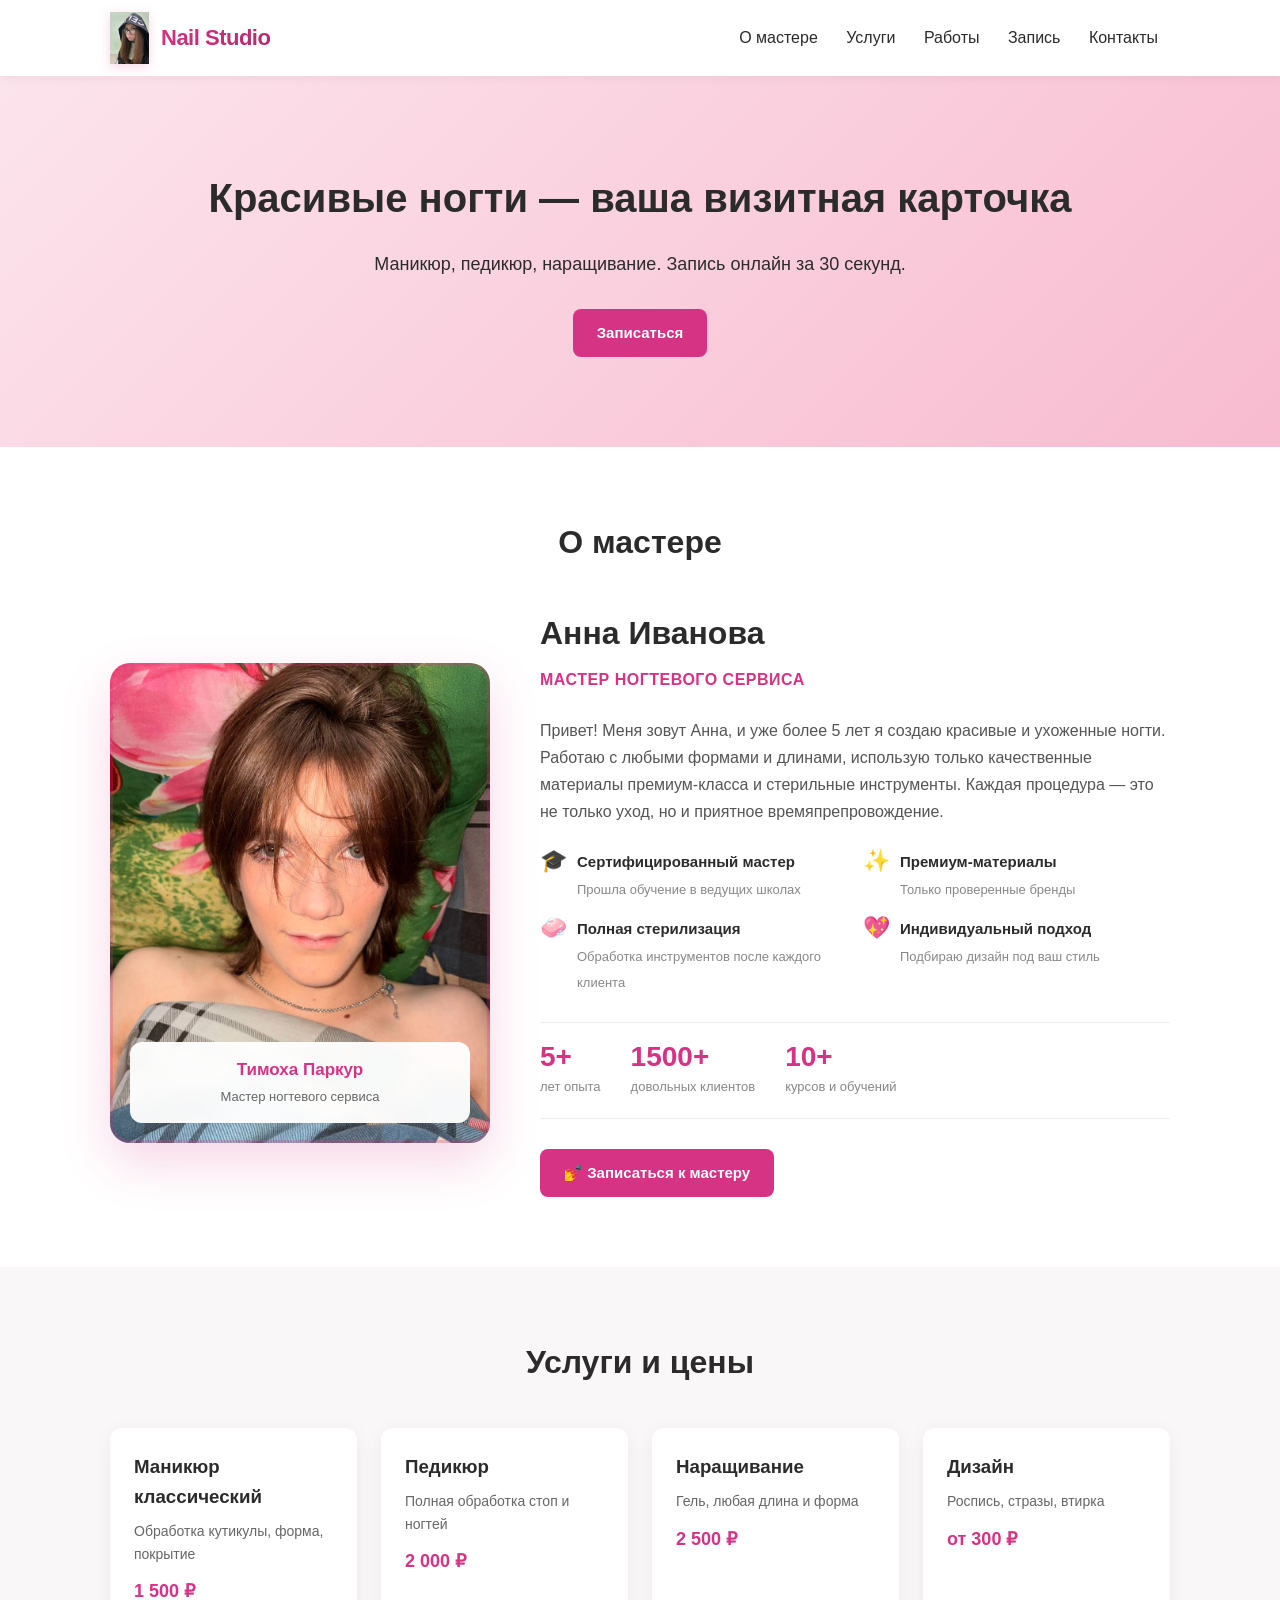
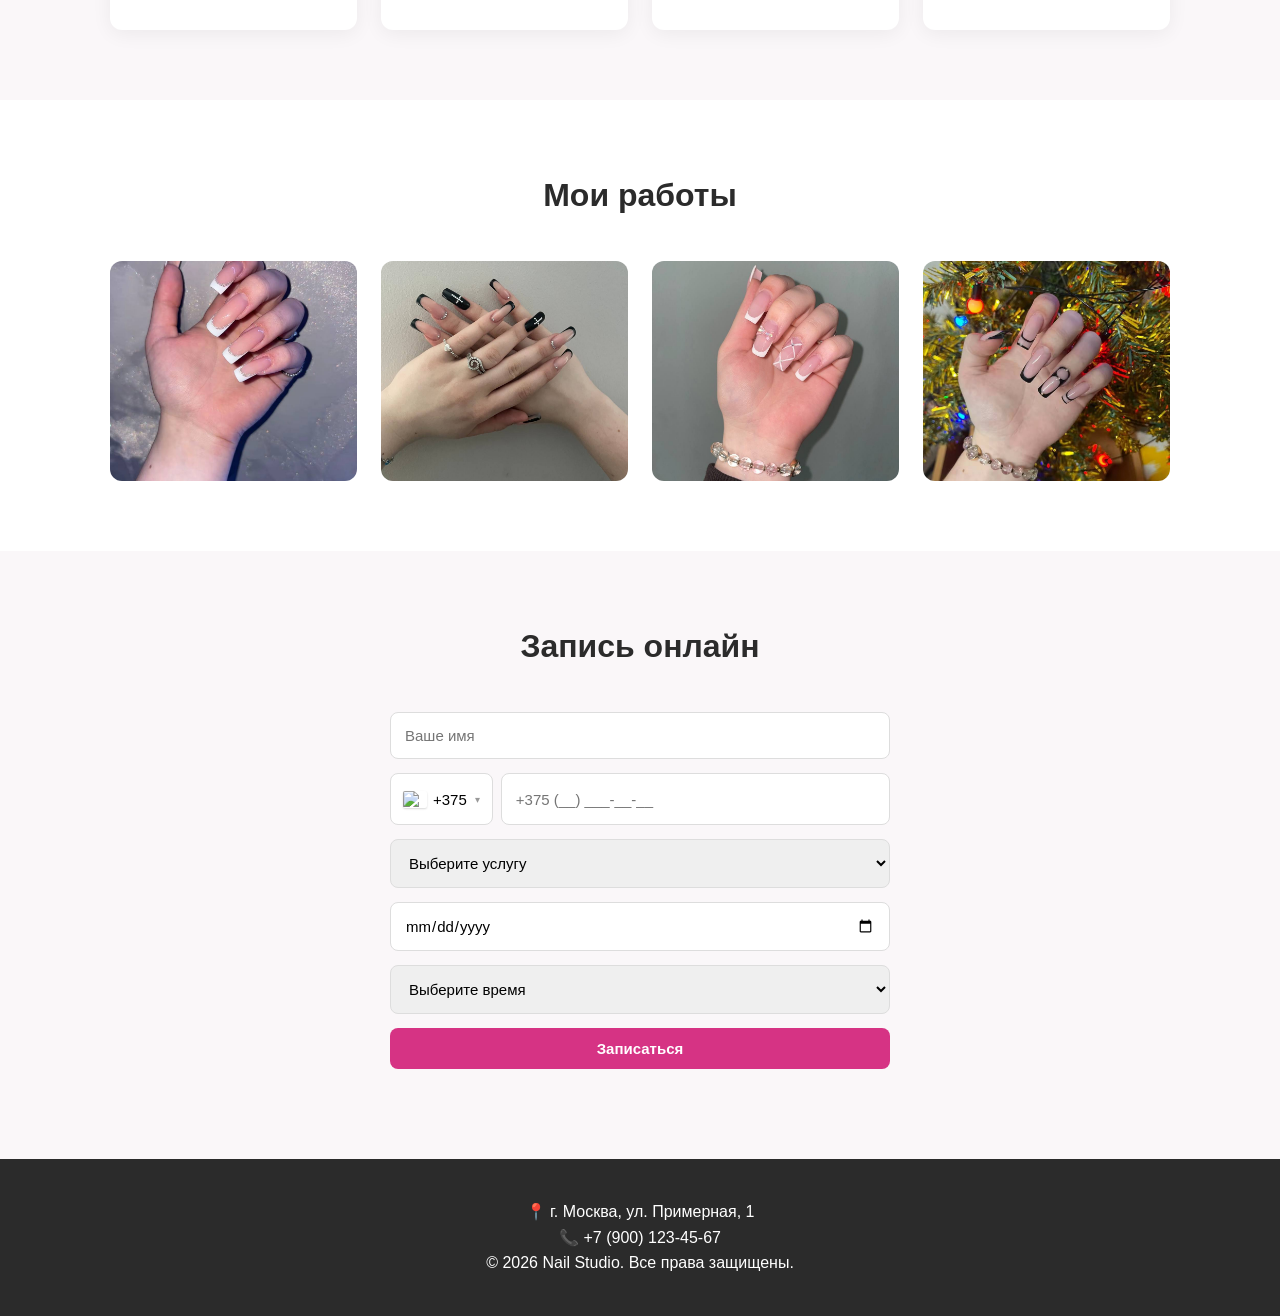
==== index.html @ ce127d6b "Add files via upload" ====
<!DOCTYPE html>
<html lang="ru">
<head>
<meta charset="UTF-8">
<meta name="viewport" content="width=device-width, initial-scale=1.0">
<title>Nail Studio — маникюр и педикюр</title>
<style>
* { box-sizing: border-box; margin: 0; padding: 0; }

body {
    font-family: 'Segoe UI', Roboto, sans-serif;
    color: #2b2b2b;
    line-height: 1.6;
    background: #fff;
}

.container { max-width: 1100px; margin: 0 auto; padding: 0 20px; }

/* === ШАПКА === */
.header {
    position: sticky; top: 0; background: #fff;
    box-shadow: 0 2px 10px rgba(0,0,0,0.05); z-index: 100;
}
.header__inner {
    display: flex; align-items: center; justify-content: space-between;
    padding: 12px 20px;
}

/* === ЛОГОТИП === */
.logo {
    display: flex;
    align-items: center;
    gap: 12px;
    text-decoration: none;
    color: #2b2b2b;
    transition: transform 0.2s;
}
.logo:hover { transform: scale(1.02); }
.logo__img {
    height: 52px;
    width: auto;
    max-width: 160px;
    object-fit: contain;
    display: block;
    filter: drop-shadow(0 3px 6px rgba(214, 51, 132, 0.2));
}
.logo__text {
    font-size: 22px;
    font-weight: 700;
    background: linear-gradient(135deg, #d63384, #b02a6b);
    -webkit-background-clip: text;
    -webkit-text-fill-color: transparent;
    background-clip: text;
    letter-spacing: -0.5px;
}

.nav a { margin: 0 12px; color: #2b2b2b; text-decoration: none; font-weight: 500; }
.nav a:hover { color: #d63384; }

.btn {
    display: inline-block; padding: 12px 24px; border-radius: 8px;
    text-decoration: none; font-weight: 600; border: none;
    cursor: pointer; transition: 0.2s; font-size: 15px;
}
.btn--primary { background: #d63384; color: #fff; }
.btn--primary:hover { background: #b02a6b; }

.hero {
    padding: 90px 0; text-align: center;
    background: linear-gradient(135deg, #fce4ec, #f8bbd0);
}
.hero h1 { font-size: 40px; margin-bottom: 20px; }
.hero p { font-size: 18px; margin-bottom: 30px; }

.section { padding: 70px 0; }
.section--dark { background: #faf7f9; }
.section h2 { text-align: center; font-size: 32px; margin-bottom: 40px; }

.grid { display: grid; gap: 24px; }
.services { grid-template-columns: repeat(auto-fit, minmax(220px, 1fr)); }
.gallery { grid-template-columns: repeat(auto-fit, minmax(200px, 1fr)); }
.gallery img {
    width: 100%; height: 220px; object-fit: cover;
    border-radius: 12px; transition: 0.3s;
}
.gallery img:hover { transform: scale(1.03); }

.card {
    background: #fff; padding: 24px; border-radius: 12px;
    box-shadow: 0 4px 20px rgba(0,0,0,0.06);
}
.card h3 { margin-bottom: 8px; }
.card p { color: #666; font-size: 14px; margin-bottom: 12px; }
.price { color: #d63384; font-weight: 700; font-size: 18px; }

/* === О МАСТЕРЕ === */
.master {
    display: grid;
    grid-template-columns: 380px 1fr;
    gap: 50px;
    align-items: center;
}

.master__photo {
    position: relative;
    border-radius: 20px;
    overflow: hidden;
    box-shadow: 0 20px 50px rgba(214, 51, 132, 0.2);
}

.master__photo img {
    width: 100%;
    height: 480px;
    object-fit: cover;
    display: block;
    transition: transform 0.4s;
}

.master__photo:hover img {
    transform: scale(1.03);
}

.master__photo::before {
    content: '';
    position: absolute;
    inset: 0;
    border-radius: 20px;
    border: 3px solid rgba(214, 51, 132, 0.25);
    pointer-events: none;
    z-index: 1;
}

.master__badge {
    position: absolute;
    bottom: 20px;
    left: 20px;
    right: 20px;
    background: rgba(255, 255, 255, 0.95);
    backdrop-filter: blur(10px);
    padding: 14px 20px;
    border-radius: 12px;
    text-align: center;
    z-index: 2;
}

.master__badge strong {
    display: block;
    font-size: 17px;
    color: #d63384;
}

.master__badge span {
    font-size: 13px;
    color: #666;
}

.master__info h3 {
    font-size: 32px;
    margin-bottom: 8px;
    color: #2b2b2b;
}

.master__role {
    font-size: 16px;
    color: #d63384;
    font-weight: 600;
    margin-bottom: 24px;
    letter-spacing: 0.5px;
    text-transform: uppercase;
}

.master__text {
    color: #555;
    font-size: 16px;
    margin-bottom: 24px;
    line-height: 1.7;
}

.master__features {
    display: grid;
    grid-template-columns: 1fr 1fr;
    gap: 16px;
    margin-bottom: 28px;
}

.master__feature {
    display: flex;
    align-items: flex-start;
    gap: 10px;
}

.master__feature-icon {
    font-size: 22px;
    flex-shrink: 0;
    line-height: 1;
}

.master__feature strong {
    display: block;
    font-size: 15px;
    color: #2b2b2b;
    margin-bottom: 2px;
}

.master__feature span {
    font-size: 13px;
    color: #888;
}

.master__stats {
    display: flex;
    gap: 30px;
    margin-bottom: 30px;
    padding: 20px 0;
    border-top: 1px solid #eee;
    border-bottom: 1px solid #eee;
}

.master__stat {
    text-align: left;
}

.master__stat-num {
    font-size: 28px;
    font-weight: 700;
    color: #d63384;
    line-height: 1;
}

.master__stat-label {
    font-size: 13px;
    color: #888;
    margin-top: 6px;
}

.master__btn {
    display: inline-flex;
    align-items: center;
    gap: 8px;
}

@media (max-width: 900px) {
    .master {
        grid-template-columns: 1fr;
        gap: 30px;
    }
    .master__photo img { height: 380px; }
    .master__info h3 { font-size: 26px; }
    .master__features { grid-template-columns: 1fr; }
    .master__stats { flex-wrap: wrap; gap: 20px; }
}

/* === ФОРМА === */
.form {
    max-width: 500px; margin: 0 auto;
    display: flex; flex-direction: column; gap: 14px;
}
.form input, .form select {
    padding: 14px; border: 1px solid #ddd;
    border-radius: 8px; font-size: 15px; font-family: inherit;
}
.form input:focus, .form select:focus {
    outline: none; border-color: #d63384;
}
.form-message { text-align: center; margin-top: 20px; font-weight: 600; }
.form-message.success { color: #2e7d32; }
.form-message.error { color: #c62828; }

/* === ВЫБОР СТРАНЫ === */
.phone-row {
    display: flex;
    gap: 8px;
}
.country-picker {
    position: relative;
    flex-shrink: 0;
}
.country-picker__btn {
    display: flex;
    align-items: center;
    gap: 6px;
    padding: 14px 12px;
    border: 1px solid #ddd;
    border-radius: 8px;
    background: #fff;
    font-size: 15px;
    font-family: inherit;
    cursor: pointer;
    height: 100%;
    min-height: 52px;
    transition: border-color 0.2s;
}
.country-picker__btn:hover,
.country-picker__btn:focus {
    outline: none;
    border-color: #d63384;
}
.country-picker__btn .flag {
    width: 24px;
    height: 17px;
    object-fit: cover;
    border-radius: 2px;
    box-shadow: 0 1px 2px rgba(0,0,0,0.15);
}
.country-picker__btn .arrow {
    font-size: 10px;
    color: #999;
    margin-left: 2px;
}
.country-picker__list {
    position: absolute;
    top: calc(100% + 6px);
    left: 0;
    min-width: 240px;
    background: #fff;
    border-radius: 10px;
    box-shadow: 0 10px 30px rgba(0,0,0,0.15);
    padding: 6px;
    display: none;
    z-index: 50;
    max-height: 320px;
    overflow-y: auto;
}
.country-picker--open .country-picker__list {
    display: block;
    animation: dropdownIn 0.15s ease;
}
@keyframes dropdownIn {
    from { opacity: 0; transform: translateY(-5px); }
    to   { opacity: 1; transform: translateY(0); }
}
.country-picker__item {
    display: flex;
    align-items: center;
    gap: 10px;
    padding: 10px 12px;
    border-radius: 6px;
    cursor: pointer;
    font-size: 15px;
    transition: background 0.15s;
}
.country-picker__item:hover {
    background: #fce4ec;
}
.country-picker__item .flag {
    width: 24px;
    height: 17px;
    object-fit: cover;
    border-radius: 2px;
    box-shadow: 0 1px 2px rgba(0,0,0,0.15);
}
.country-picker__item .code {
    margin-left: auto;
    color: #999;
    font-size: 14px;
}
.phone-row input[type="tel"] {
    flex: 1;
    min-width: 0;
    padding: 14px;
    border: 1px solid #ddd;
    border-radius: 8px;
    font-size: 15px;
    font-family: inherit;
}
.phone-row input[type="tel"]:focus {
    outline: none;
    border-color: #d63384;
}

.footer {
    padding: 40px 0; background: #2b2b2b;
    color: #fff; text-align: center;
}

/* === МОДАЛЬНОЕ ОКНО === */
.modal {
    position: fixed; inset: 0;
    display: none; align-items: center; justify-content: center;
    z-index: 1000;
}
.modal--visible { display: flex; }
.modal__overlay {
    position: absolute; inset: 0;
    background: rgba(0,0,0,0.5);
}
.modal__content {
    position: relative; background: #fff;
    padding: 40px 30px; border-radius: 16px;
    max-width: 420px; width: 90%;
    text-align: center;
    box-shadow: 0 20px 60px rgba(0,0,0,0.2);
    animation: modalIn 0.3s ease;
}
@keyframes modalIn {
    from { opacity: 0; transform: translateY(20px); }
    to   { opacity: 1; transform: translateY(0); }
}
.modal__icon {
    width: 60px; height: 60px; border-radius: 50%;
    background: #d63384; color: #fff;
    font-size: 32px; font-weight: bold;
    line-height: 60px; margin: 0 auto 20px;
}
.modal__content h3 { font-size: 24px; margin-bottom: 10px; color: #2b2b2b; }
.modal__content p { color: #666; margin-bottom: 24px; font-size: 15px; }

@media (max-width: 700px) {
    .nav { display: none; }
    .hero h1 { font-size: 28px; }
    .section h2 { font-size: 24px; }
    .logo__img { height: 40px; }
    .logo__text { font-size: 18px; }
}
@media (max-width: 500px) {
    .phone-row { flex-direction: column; }
    .country-picker,
    .country-picker__btn { width: 100%; }
    .country-picker__list { width: 100%; }
}
</style>
</head>
<body>

<header class="header">
    <div class="container header__inner">
        <a href="#" class="logo">
            <img src="images/logo.png" alt="Nail Studio" class="logo__img">
            <span class="logo__text">Nail Studio</span>
        </a>
        <nav class="nav">
            <a href="#master">О мастере</a>
            <a href="#services">Услуги</a>
            <a href="#gallery">Работы</a>
            <a href="#booking">Запись</a>
            <a href="#contacts">Контакты</a>
        </nav>
    </div>
</header>

<section class="hero">
    <div class="container">
        <h1>Красивые ногти — ваша визитная карточка</h1>
        <p>Маникюр, педикюр, наращивание. Запись онлайн за 30 секунд.</p>
        <a href="#booking" class="btn btn--primary">Записаться</a>
    </div>
</section>

<!-- === О МАСТЕРЕ === -->
<section id="master" class="section">
    <div class="container">
        <h2>О мастере</h2>

        <div class="master">
            <div class="master__photo">
                <img src="images/master.jpg" alt="Мастер маникюра">
                <div class="master__badge">
                    <strong>Тимоха Паркур</strong>
                    <span>Мастер ногтевого сервиса</span>
                </div>
            </div>

            <div class="master__info">
                <h3>Анна Иванова</h3>
                <div class="master__role">Мастер ногтевого сервиса</div>

                <p class="master__text">
                    Привет! Меня зовут Анна, и уже более 5 лет я создаю красивые и ухоженные ногти.
                    Работаю с любыми формами и длинами, использую только качественные материалы
                    премиум-класса и стерильные инструменты. Каждая процедура — это не только
                    уход, но и приятное времяпрепровождение.
                </p>

                <div class="master__features">
                    <div class="master__feature">
                        <div class="master__feature-icon">🎓</div>
                        <div>
                            <strong>Сертифицированный мастер</strong>
                            <span>Прошла обучение в ведущих школах</span>
                        </div>
                    </div>
                    <div class="master__feature">
                        <div class="master__feature-icon">✨</div>
                        <div>
                            <strong>Премиум-материалы</strong>
                            <span>Только проверенные бренды</span>
                        </div>
                    </div>
                    <div class="master__feature">
                        <div class="master__feature-icon">🧼</div>
                        <div>
                            <strong>Полная стерилизация</strong>
                            <span>Обработка инструментов после каждого клиента</span>
                        </div>
                    </div>
                    <div class="master__feature">
                        <div class="master__feature-icon">💖</div>
                        <div>
                            <strong>Индивидуальный подход</strong>
                            <span>Подбираю дизайн под ваш стиль</span>
                        </div>
                    </div>
                </div>

                <div class="master__stats">
                    <div class="master__stat">
                        <div class="master__stat-num">5+</div>
                        <div class="master__stat-label">лет опыта</div>
                    </div>
                    <div class="master__stat">
                        <div class="master__stat-num">1500+</div>
                        <div class="master__stat-label">довольных клиентов</div>
                    </div>
                    <div class="master__stat">
                        <div class="master__stat-num">10+</div>
                        <div class="master__stat-label">курсов и обучений</div>
                    </div>
                </div>

                <a href="#booking" class="btn btn--primary master__btn">
                    💅 Записаться к мастеру
                </a>
            </div>
        </div>
    </div>
</section>

<section id="services" class="section section--dark">
    <div class="container">
        <h2>Услуги и цены</h2>
        <div class="grid services">
            <div class="card">
                <h3>Маникюр классический</h3>
                <p>Обработка кутикулы, форма, покрытие</p>
                <span class="price">1 500 ₽</span>
            </div>
            <div class="card">
                <h3>Педикюр</h3>
                <p>Полная обработка стоп и ногтей</p>
                <span class="price">2 000 ₽</span>
            </div>
            <div class="card">
                <h3>Наращивание</h3>
                <p>Гель, любая длина и форма</p>
                <span class="price">2 500 ₽</span>
            </div>
            <div class="card">
                <h3>Дизайн</h3>
                <p>Роспись, стразы, втирка</p>
                <span class="price">от 300 ₽</span>
            </div>
        </div>
    </div>
</section>

<section id="gallery" class="section">
    <div class="container">
        <h2>Мои работы</h2>
        <div class="grid gallery">
            <img src="images/work1.jpg" alt="Работа 1">
            <img src="images/work2.jpg" alt="Работа 2">
            <img src="images/work3.jpg" alt="Работа 3">
            <img src="images/work4.jpg" alt="Работа 4">
        </div>
    </div>
</section>

<section id="booking" class="section section--dark">
    <div class="container">
        <h2>Запись онлайн</h2>

        <form id="bookingForm" class="form">
            <input type="text" name="name" placeholder="Ваше имя" required>

            <div class="phone-row">
                <div class="country-picker" id="countryPicker">
                    <button type="button" class="country-picker__btn" id="countryBtn">
                        <img src="https://flagcdn.com/w40/by.png" class="flag" alt="BY" id="currentFlag">
                        <span id="currentCode">+375</span>
                        <span class="arrow">▾</span>
                    </button>
                    <div class="country-picker__list" id="countryList">
                        <div class="country-picker__item" data-value="+375" data-mask="+375 (__) ___-__-__" data-pattern="^\+375\d{9}$" data-flag="by">
                            <img src="https://flagcdn.com/w40/by.png" class="flag" alt="BY"> Беларусь <span class="code">+375</span>
                        </div>
                        <div class="country-picker__item" data-value="+7" data-mask="+7 (___) ___-__-__" data-pattern="^\+7\d{10}$" data-flag="ru">
                            <img src="https://flagcdn.com/w40/ru.png" class="flag" alt="RU"> Россия <span class="code">+7</span>
                        </div>
                        <div class="country-picker__item" data-value="+380" data-mask="+380 (__) ___-__-__" data-pattern="^\+380\d{9}$" data-flag="ua">
                            <img src="https://flagcdn.com/w40/ua.png" class="flag" alt="UA"> Украина <span class="code">+380</span>
                        </div>
                        <div class="country-picker__item" data-value="+7" data-mask="+7 (___) ___-__-__" data-pattern="^\+7\d{10}$" data-flag="kz">
                            <img src="https://flagcdn.com/w40/kz.png" class="flag" alt="KZ"> Казахстан <span class="code">+7</span>
                        </div>
                        <div class="country-picker__item" data-value="+995" data-mask="+995 (___) ___-___" data-pattern="^\+995\d{9}$" data-flag="ge">
                            <img src="https://flagcdn.com/w40/ge.png" class="flag" alt="GE"> Грузия <span class="code">+995</span>
                        </div>
                        <div class="country-picker__item" data-value="+373" data-mask="+373 (__) ___-___" data-pattern="^\+373\d{8}$" data-flag="md">
                            <img src="https://flagcdn.com/w40/md.png" class="flag" alt="MD"> Молдова <span class="code">+373</span>
                        </div>
                        <div class="country-picker__item" data-value="+371" data-mask="+371 (___) ___-__" data-pattern="^\+371\d{8}$" data-flag="lv">
                            <img src="https://flagcdn.com/w40/lv.png" class="flag" alt="LV"> Латвия <span class="code">+371</span>
                        </div>
                        <div class="country-picker__item" data-value="+370" data-mask="+370 (___) ___-__" data-pattern="^\+370\d{8}$" data-flag="lt">
                            <img src="https://flagcdn.com/w40/lt.png" class="flag" alt="LT"> Литва <span class="code">+370</span>
                        </div>
                        <div class="country-picker__item" data-value="+372" data-mask="+372 (___) ___-__" data-pattern="^\+372\d{7,8}$" data-flag="ee">
                            <img src="https://flagcdn.com/w40/ee.png" class="flag" alt="EE"> Эстония <span class="code">+372</span>
                        </div>
                    </div>
                </div>
                <input type="tel" id="phoneInput" name="phone" placeholder="+375 (__) ___-__-__" required>
            </div>

            <select name="service" required>
                <option value="">Выберите услугу</option>
                <option>Маникюр</option>
                <option>Педикюр</option>
                <option>Наращивание</option>
                <option>Дизайн</option>
            </select>
            <input type="date" name="date" required>
            <select name="time" required>
                <option value="">Выберите время</option>
                <option>10:00</option>
                <option>12:00</option>
                <option>14:00</option>
                <option>16:00</option>
                <option>18:00</option>
            </select>
            <button type="submit" class="btn btn--primary">Записаться</button>
        </form>
        <div id="formMessage" class="form-message"></div>
    </div>
</section>

<footer id="contacts" class="footer">
    <div class="container">
        <p>📍 г. Москва, ул. Примерная, 1</p>
        <p>📞 +7 (900) 123-45-67</p>
        <p>© 2026 Nail Studio. Все права защищены.</p>
    </div>
</footer>

<div class="modal" id="successModal">
    <div class="modal__overlay" data-close-modal></div>
    <div class="modal__content">
        <div class="modal__icon">✓</div>
        <h3>Вы записаны!</h3>
        <p>Мы свяжемся с вами в ближайшее время для подтверждения.</p>
        <button class="btn btn--primary" data-close-modal>Отлично</button>
    </div>
</div>

<script>
document.addEventListener('DOMContentLoaded', () => {
    const FORMSPREE_URL = 'https://formspree.io/f/xwlpakbj';

    const dateInput = document.querySelector('input[name="date"]');
    const today = new Date().toISOString().split('T')[0];
    dateInput.setAttribute('min', today);

    const form = document.getElementById('bookingForm');
    const msg = document.getElementById('formMessage');
    const modal = document.getElementById('successModal');

    const picker = document.getElementById('countryPicker');
    const countryBtn = document.getElementById('countryBtn');
    const currentFlag = document.getElementById('currentFlag');
    const currentCode = document.getElementById('currentCode');
    const phoneInput = document.getElementById('phoneInput');

    let currentCountry = {
        value: '+375',
        mask: '+375 (__) ___-__-__',
        pattern: '^\\+375\\d{9}$',
        flag: 'by'
    };

    countryBtn.addEventListener('click', (e) => {
        e.stopPropagation();
        picker.classList.toggle('country-picker--open');
    });

    document.addEventListener('click', (e) => {
        if (!picker.contains(e.target)) {
            picker.classList.remove('country-picker--open');
        }
    });

    document.querySelectorAll('.country-picker__item').forEach(item => {
        item.addEventListener('click', () => {
            currentCountry = {
                value: item.dataset.value,
                mask: item.dataset.mask,
                pattern: item.dataset.pattern,
                flag: item.dataset.flag
            };
            currentFlag.src = 'https://flagcdn.com/w40/' + currentCountry.flag + '.png';
            currentFlag.alt = currentCountry.flag.toUpperCase();
            currentCode.textContent = currentCountry.value;
            phoneInput.placeholder = currentCountry.mask;
            phoneInput.value = '';
            phoneInput.focus();
            picker.classList.remove('country-picker--open');
        });
    });

    phoneInput.addEventListener('input', () => {
        const code = currentCountry.value;
        let digits = phoneInput.value.replace(/\D/g, '');
        const codeDigits = code.replace('+', '');
        if (digits.startsWith(codeDigits)) {
            digits = digits.slice(codeDigits.length);
        }
        phoneInput.value = digits ? code + ' ' + digits : '';
    });

    fetch('https://ipapi.co/json/')
        .then(r => r.json())
        .then(data => {
            const map = {
                'BY': '+375', 'RU': '+7', 'UA': '+380', 'KZ': '+7',
                'GE': '+995', 'MD': '+373', 'LV': '+371', 'LT': '+370', 'EE': '+372'
            };
            const code = map[data.country_code];
            if (!code) return;
            const target = [...document.querySelectorAll('.country-picker__item')]
                .find(el => el.dataset.value === code);
            if (target) target.click();
        })
        .catch(() => {});

    form.addEventListener('submit', async (e) => {
        e.preventDefault();

        const pattern = new RegExp(currentCountry.pattern);
        const phone = phoneInput.value.replace(/\s/g, '');

        if (!pattern.test(phone)) {
            msg.textContent = 'Проверьте номер телефона для выбранной страны';
            msg.className = 'form-message error';
            return;
        }
        msg.textContent = '';

        const formData = new FormData(form);

        try {
            const response = await fetch(FORMSPREE_URL, {
                method: 'POST',
                body: formData,
                headers: { 'Accept': 'application/json' }
            });

            if (response.ok) {
                modal.classList.add('modal--visible');
                form.reset();
                phoneInput.placeholder = currentCountry.mask;
            } else {
                msg.textContent = 'Ошибка отправки. Позвоните нам.';
                msg.className = 'form-message error';
            }
        } catch (err) {
            msg.textContent = 'Ошибка соединения. Попробуйте ещё раз.';
            msg.className = 'form-message error';
            console.error(err);
        }
    });

    document.querySelectorAll('[data-close-modal]').forEach(el => {
        el.addEventListener('click', () => {
            modal.classList.remove('modal--visible');
        });
    });
});
</script>
</body>
</html>
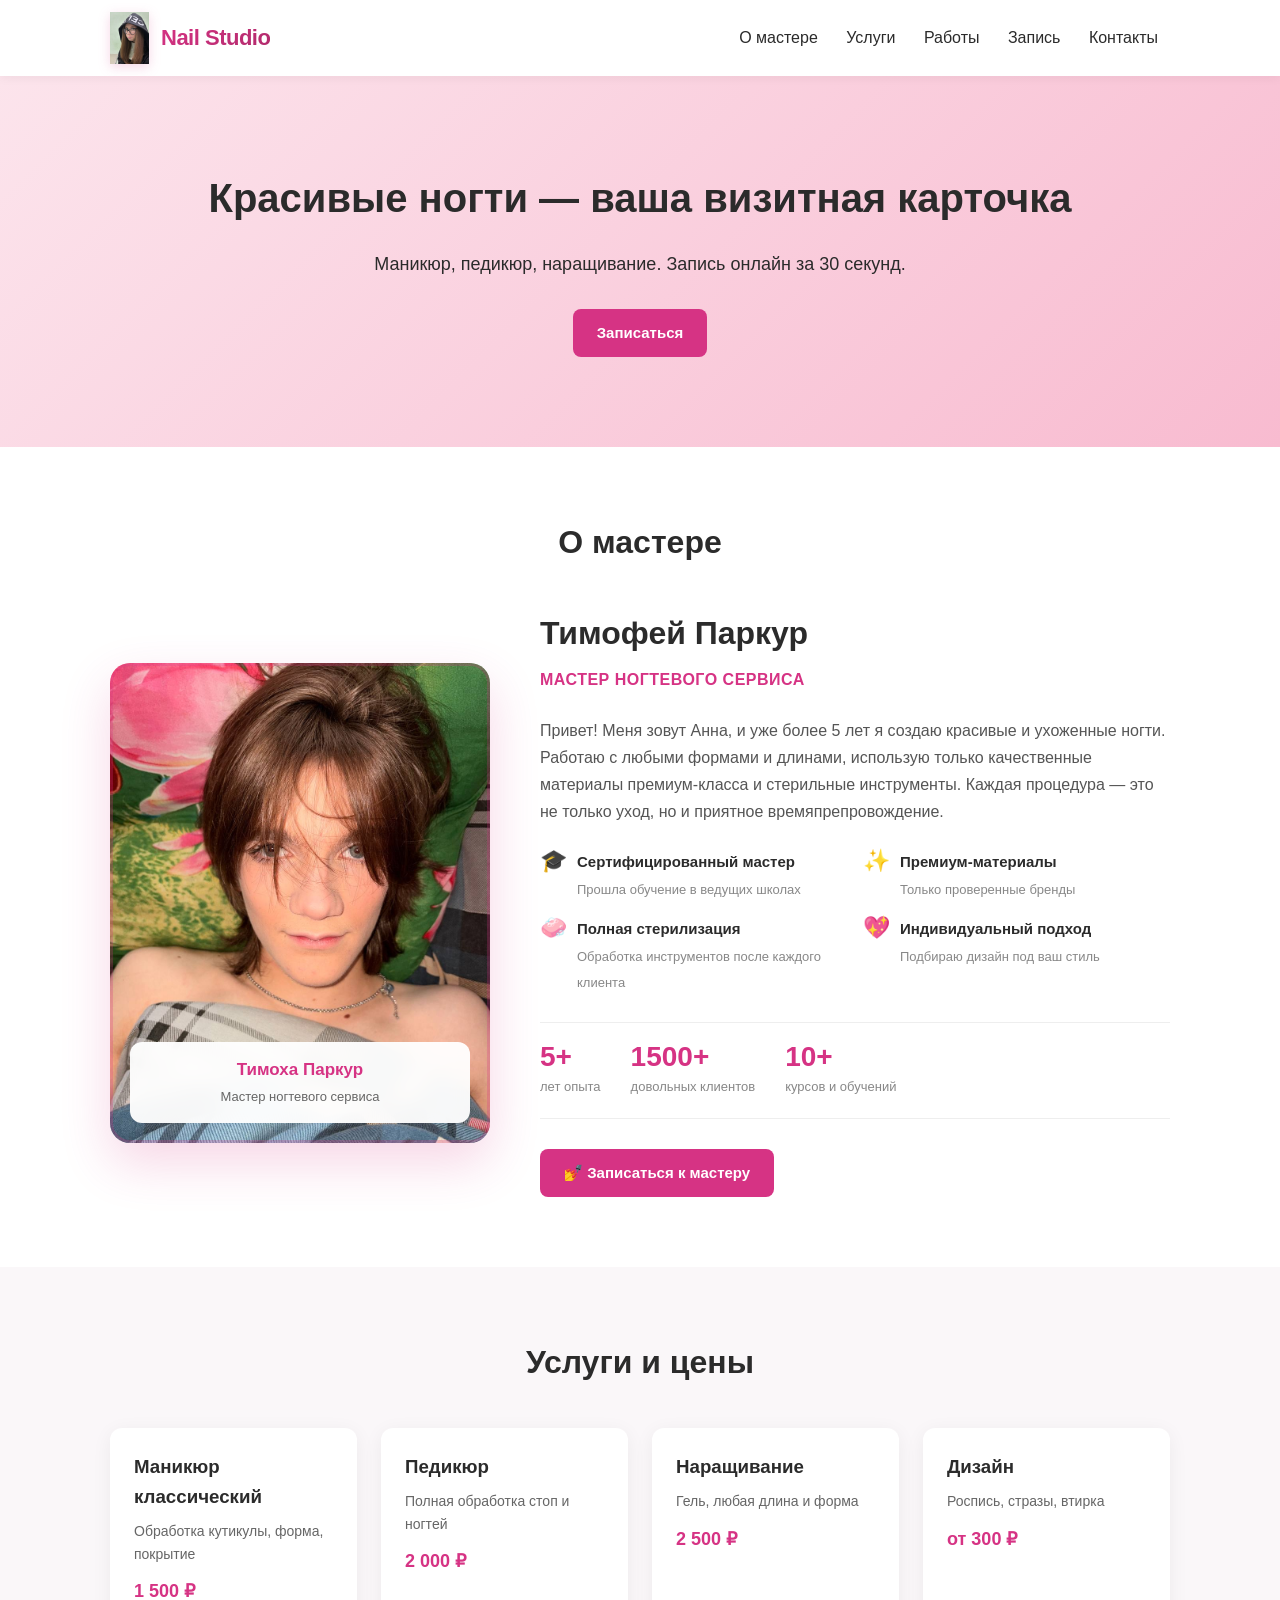
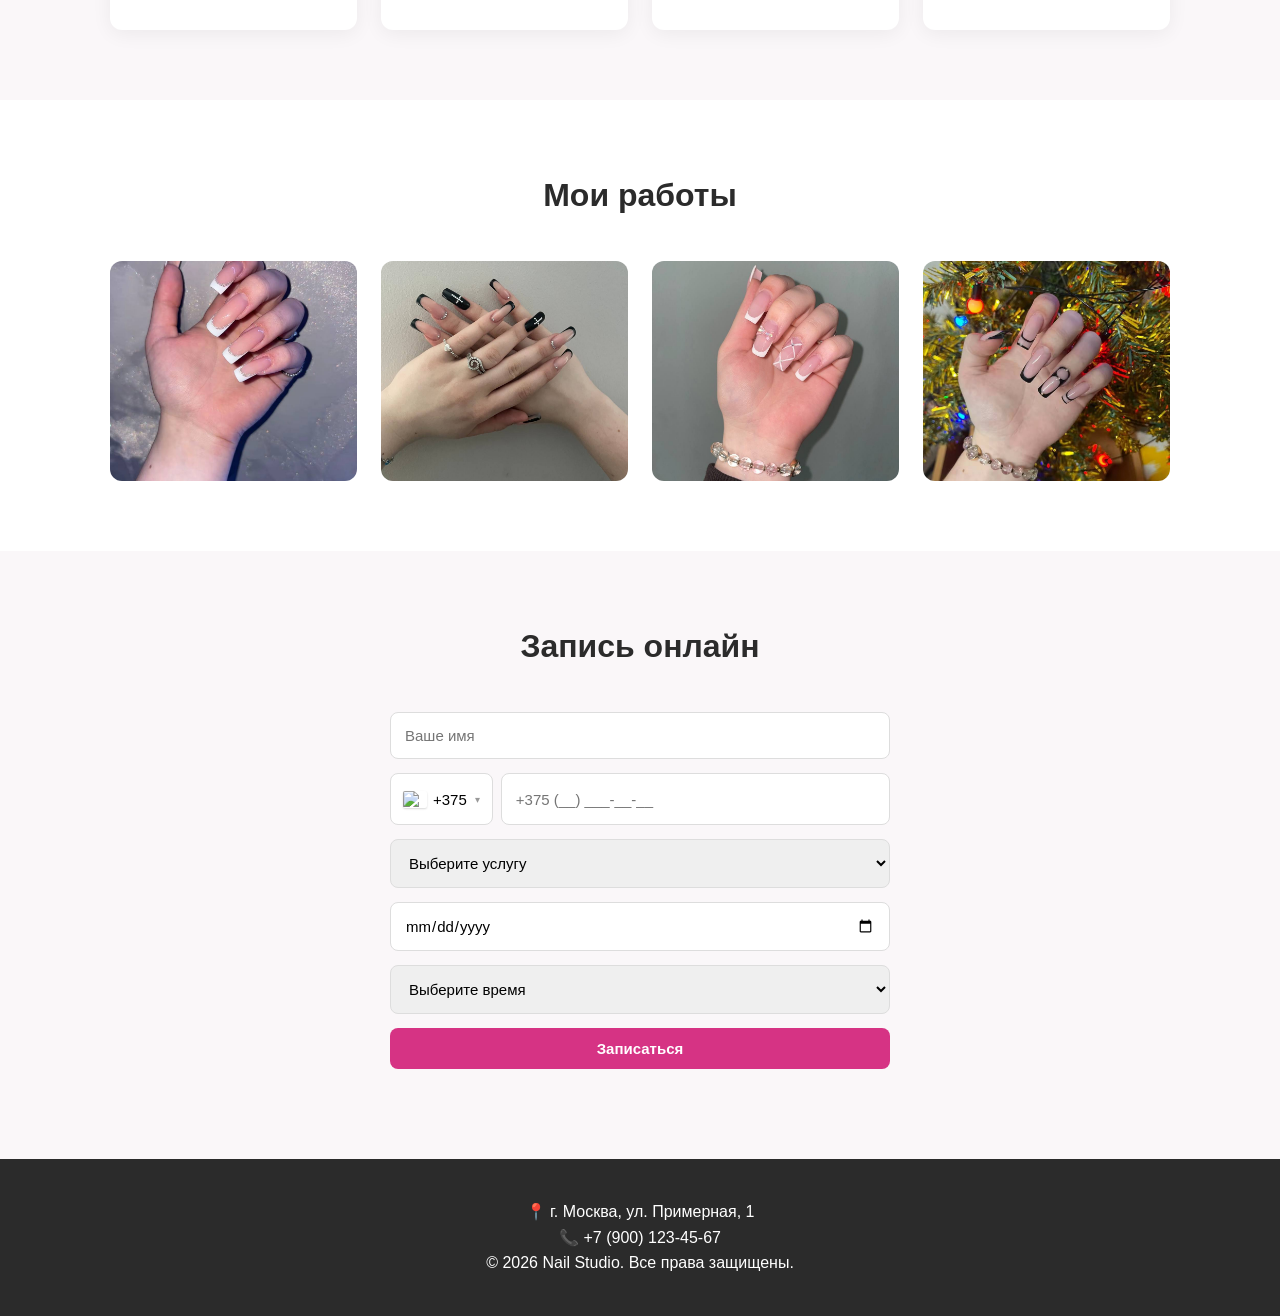
==== commit d385fbb4: "Add files via upload" ====
--- a/index.html
+++ b/index.html
@@ -461,7 +461,7 @@
             </div>
 
             <div class="master__info">
-                <h3>Анна Иванова</h3>
+                <h3>Тимофей Паркур</h3>
                 <div class="master__role">Мастер ногтевого сервиса</div>
 
                 <p class="master__text">
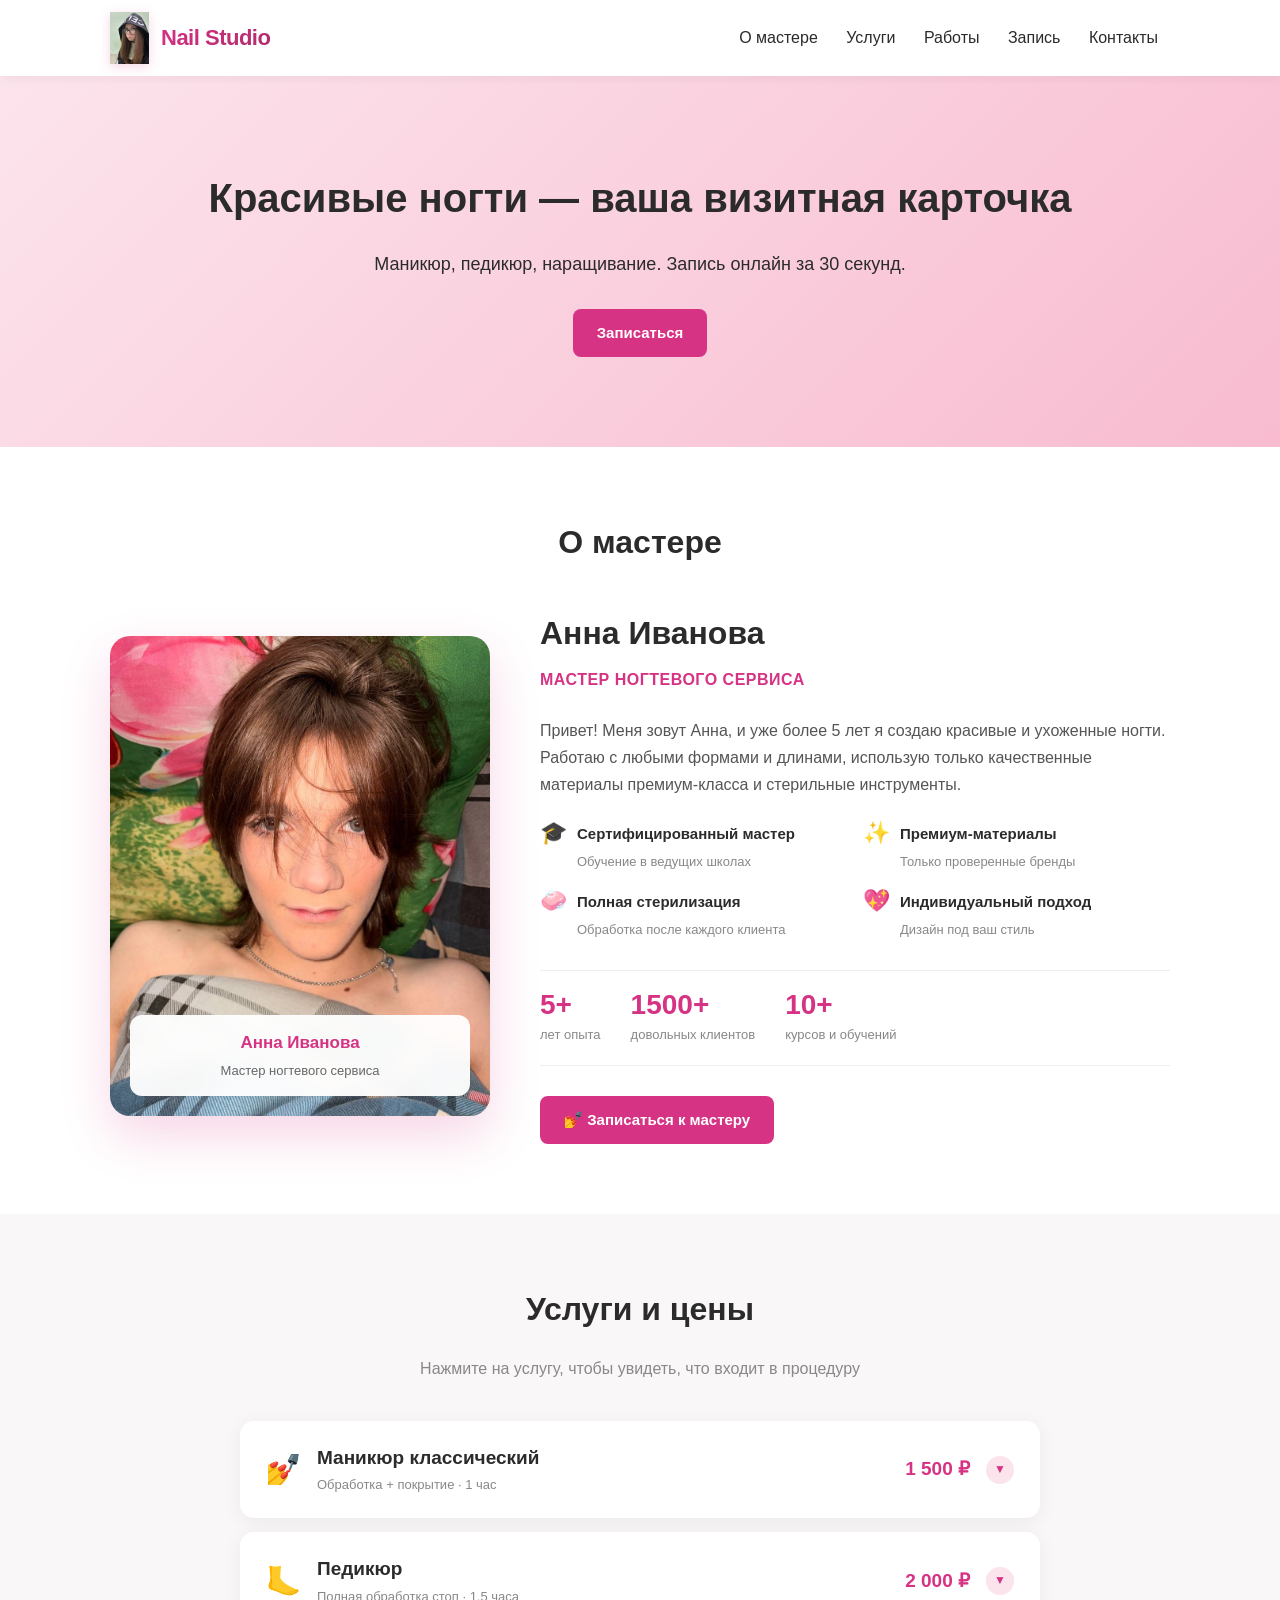
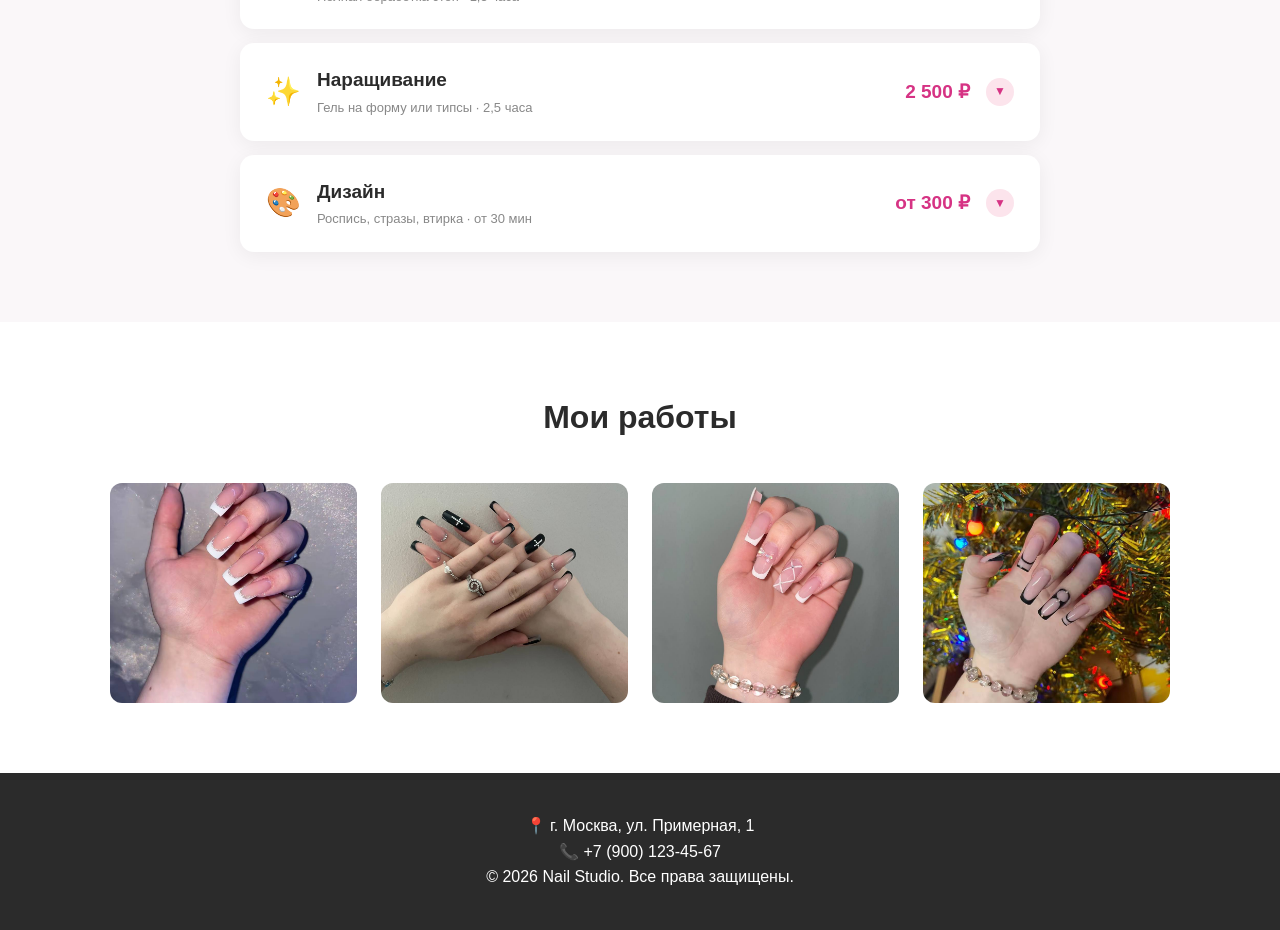
==== commit f9f2bd5d: "Add files via upload" ====
--- a/index.html
+++ b/index.html
@@ -6,69 +6,23 @@
 <title>Nail Studio — маникюр и педикюр</title>
 <style>
 * { box-sizing: border-box; margin: 0; padding: 0; }
-
-body {
-    font-family: 'Segoe UI', Roboto, sans-serif;
-    color: #2b2b2b;
-    line-height: 1.6;
-    background: #fff;
-}
-
+body { font-family: 'Segoe UI', Roboto, sans-serif; color: #2b2b2b; line-height: 1.6; background: #fff; }
 .container { max-width: 1100px; margin: 0 auto; padding: 0 20px; }
 
-/* === ШАПКА === */
-.header {
-    position: sticky; top: 0; background: #fff;
-    box-shadow: 0 2px 10px rgba(0,0,0,0.05); z-index: 100;
-}
-.header__inner {
-    display: flex; align-items: center; justify-content: space-between;
-    padding: 12px 20px;
-}
-
-/* === ЛОГОТИП === */
-.logo {
-    display: flex;
-    align-items: center;
-    gap: 12px;
-    text-decoration: none;
-    color: #2b2b2b;
-    transition: transform 0.2s;
-}
+.header { position: sticky; top: 0; background: #fff; box-shadow: 0 2px 10px rgba(0,0,0,0.05); z-index: 100; }
+.header__inner { display: flex; align-items: center; justify-content: space-between; padding: 12px 20px; }
+.logo { display: flex; align-items: center; gap: 12px; text-decoration: none; color: #2b2b2b; transition: transform 0.2s; }
 .logo:hover { transform: scale(1.02); }
-.logo__img {
-    height: 52px;
-    width: auto;
-    max-width: 160px;
-    object-fit: contain;
-    display: block;
-    filter: drop-shadow(0 3px 6px rgba(214, 51, 132, 0.2));
-}
-.logo__text {
-    font-size: 22px;
-    font-weight: 700;
-    background: linear-gradient(135deg, #d63384, #b02a6b);
-    -webkit-background-clip: text;
-    -webkit-text-fill-color: transparent;
-    background-clip: text;
-    letter-spacing: -0.5px;
-}
-
+.logo__img { height: 52px; width: auto; max-width: 160px; object-fit: contain; display: block; filter: drop-shadow(0 3px 6px rgba(214, 51, 132, 0.2)); }
+.logo__text { font-size: 22px; font-weight: 700; background: linear-gradient(135deg, #d63384, #b02a6b); -webkit-background-clip: text; -webkit-text-fill-color: transparent; background-clip: text; letter-spacing: -0.5px; }
 .nav a { margin: 0 12px; color: #2b2b2b; text-decoration: none; font-weight: 500; }
 .nav a:hover { color: #d63384; }
 
-.btn {
-    display: inline-block; padding: 12px 24px; border-radius: 8px;
-    text-decoration: none; font-weight: 600; border: none;
-    cursor: pointer; transition: 0.2s; font-size: 15px;
-}
+.btn { display: inline-block; padding: 12px 24px; border-radius: 8px; text-decoration: none; font-weight: 600; border: none; cursor: pointer; transition: 0.2s; font-size: 15px; }
 .btn--primary { background: #d63384; color: #fff; }
 .btn--primary:hover { background: #b02a6b; }
 
-.hero {
-    padding: 90px 0; text-align: center;
-    background: linear-gradient(135deg, #fce4ec, #f8bbd0);
-}
+.hero { padding: 90px 0; text-align: center; background: linear-gradient(135deg, #fce4ec, #f8bbd0); }
 .hero h1 { font-size: 40px; margin-bottom: 20px; }
 .hero p { font-size: 18px; margin-bottom: 30px; }
 
@@ -77,346 +31,73 @@
 .section h2 { text-align: center; font-size: 32px; margin-bottom: 40px; }
 
 .grid { display: grid; gap: 24px; }
-.services { grid-template-columns: repeat(auto-fit, minmax(220px, 1fr)); }
 .gallery { grid-template-columns: repeat(auto-fit, minmax(200px, 1fr)); }
-.gallery img {
-    width: 100%; height: 220px; object-fit: cover;
-    border-radius: 12px; transition: 0.3s;
-}
+.gallery img { width: 100%; height: 220px; object-fit: cover; border-radius: 12px; transition: 0.3s; }
 .gallery img:hover { transform: scale(1.03); }
 
-.card {
-    background: #fff; padding: 24px; border-radius: 12px;
-    box-shadow: 0 4px 20px rgba(0,0,0,0.06);
-}
-.card h3 { margin-bottom: 8px; }
-.card p { color: #666; font-size: 14px; margin-bottom: 12px; }
-.price { color: #d63384; font-weight: 700; font-size: 18px; }
-
-/* === О МАСТЕРЕ === */
-.master {
-    display: grid;
-    grid-template-columns: 380px 1fr;
-    gap: 50px;
-    align-items: center;
-}
-
-.master__photo {
-    position: relative;
-    border-radius: 20px;
-    overflow: hidden;
-    box-shadow: 0 20px 50px rgba(214, 51, 132, 0.2);
-}
-
-.master__photo img {
-    width: 100%;
-    height: 480px;
-    object-fit: cover;
-    display: block;
-    transition: transform 0.4s;
-}
-
-.master__photo:hover img {
-    transform: scale(1.03);
-}
-
-.master__photo::before {
-    content: '';
-    position: absolute;
-    inset: 0;
-    border-radius: 20px;
-    border: 3px solid rgba(214, 51, 132, 0.25);
-    pointer-events: none;
-    z-index: 1;
-}
-
-.master__badge {
-    position: absolute;
-    bottom: 20px;
-    left: 20px;
-    right: 20px;
-    background: rgba(255, 255, 255, 0.95);
-    backdrop-filter: blur(10px);
-    padding: 14px 20px;
-    border-radius: 12px;
-    text-align: center;
-    z-index: 2;
-}
-
-.master__badge strong {
-    display: block;
-    font-size: 17px;
-    color: #d63384;
-}
-
-.master__badge span {
-    font-size: 13px;
-    color: #666;
-}
-
-.master__info h3 {
-    font-size: 32px;
-    margin-bottom: 8px;
-    color: #2b2b2b;
-}
-
-.master__role {
-    font-size: 16px;
-    color: #d63384;
-    font-weight: 600;
-    margin-bottom: 24px;
-    letter-spacing: 0.5px;
-    text-transform: uppercase;
-}
-
-.master__text {
-    color: #555;
-    font-size: 16px;
-    margin-bottom: 24px;
-    line-height: 1.7;
-}
-
-.master__features {
-    display: grid;
-    grid-template-columns: 1fr 1fr;
-    gap: 16px;
-    margin-bottom: 28px;
-}
-
-.master__feature {
-    display: flex;
-    align-items: flex-start;
-    gap: 10px;
-}
-
-.master__feature-icon {
-    font-size: 22px;
-    flex-shrink: 0;
-    line-height: 1;
-}
-
-.master__feature strong {
-    display: block;
-    font-size: 15px;
-    color: #2b2b2b;
-    margin-bottom: 2px;
-}
-
-.master__feature span {
-    font-size: 13px;
-    color: #888;
-}
-
-.master__stats {
-    display: flex;
-    gap: 30px;
-    margin-bottom: 30px;
-    padding: 20px 0;
-    border-top: 1px solid #eee;
-    border-bottom: 1px solid #eee;
-}
-
-.master__stat {
-    text-align: left;
-}
-
-.master__stat-num {
-    font-size: 28px;
-    font-weight: 700;
-    color: #d63384;
-    line-height: 1;
-}
-
-.master__stat-label {
-    font-size: 13px;
-    color: #888;
-    margin-top: 6px;
-}
-
-.master__btn {
-    display: inline-flex;
-    align-items: center;
-    gap: 8px;
-}
+.services-list { max-width: 800px; margin: 0 auto; display: flex; flex-direction: column; gap: 14px; }
+.service-item { background: #fff; border-radius: 14px; box-shadow: 0 4px 20px rgba(0,0,0,0.06); overflow: hidden; transition: box-shadow 0.2s; }
+.service-item:hover { box-shadow: 0 8px 30px rgba(214, 51, 132, 0.12); }
+.service-item--open { box-shadow: 0 8px 30px rgba(214, 51, 132, 0.18); }
+.service-header { display: flex; align-items: center; justify-content: space-between; padding: 22px 26px; cursor: pointer; user-select: none; gap: 16px; }
+.service-header__left { display: flex; align-items: center; gap: 16px; flex: 1; min-width: 0; }
+.service-emoji { font-size: 28px; flex-shrink: 0; line-height: 1; }
+.service-title { font-size: 19px; font-weight: 600; color: #2b2b2b; }
+.service-subtitle { font-size: 13px; color: #888; margin-top: 2px; }
+.service-header__right { display: flex; align-items: center; gap: 16px; flex-shrink: 0; }
+.service-price { color: #d63384; font-weight: 700; font-size: 19px; white-space: nowrap; }
+.service-arrow { width: 28px; height: 28px; border-radius: 50%; background: #fce4ec; color: #d63384; display: flex; align-items: center; justify-content: center; font-size: 12px; transition: transform 0.3s ease, background 0.2s; flex-shrink: 0; }
+.service-item--open .service-arrow { transform: rotate(180deg); background: #d63384; color: #fff; }
+.service-body { max-height: 0; overflow: hidden; transition: max-height 0.35s ease; }
+.service-item--open .service-body { max-height: 600px; }
+.service-body__inner { padding: 0 26px 26px; border-top: 1px solid #f0f0f0; padding-top: 20px; }
+.service-body h4 { font-size: 14px; color: #d63384; text-transform: uppercase; letter-spacing: 0.5px; margin-bottom: 12px; font-weight: 700; }
+.service-body ul { list-style: none; padding: 0; }
+.service-body li { padding: 7px 0 7px 28px; position: relative; color: #555; font-size: 15px; line-height: 1.5; }
+.service-body li::before { content: '✓'; position: absolute; left: 0; top: 7px; color: #d63384; font-weight: bold; font-size: 16px; }
+.service-body__meta { margin-top: 18px; padding-top: 16px; border-top: 1px dashed #eee; display: flex; flex-wrap: wrap; gap: 20px; font-size: 14px; }
+.service-body__meta span { color: #666; }
+.service-body__meta strong { color: #2b2b2b; }
+.service-body__btn { margin-top: 20px; display: inline-block; }
+
+.master { display: grid; grid-template-columns: 380px 1fr; gap: 50px; align-items: center; }
+.master__photo { position: relative; border-radius: 20px; overflow: hidden; box-shadow: 0 20px 50px rgba(214, 51, 132, 0.2); }
+.master__photo img { width: 100%; height: 480px; object-fit: cover; display: block; transition: transform 0.4s; }
+.master__photo:hover img { transform: scale(1.03); }
+.master__badge { position: absolute; bottom: 20px; left: 20px; right: 20px; background: rgba(255, 255, 255, 0.95); backdrop-filter: blur(10px); padding: 14px 20px; border-radius: 12px; text-align: center; }
+.master__badge strong { display: block; font-size: 17px; color: #d63384; }
+.master__badge span { font-size: 13px; color: #666; }
+.master__info h3 { font-size: 32px; margin-bottom: 8px; color: #2b2b2b; }
+.master__role { font-size: 16px; color: #d63384; font-weight: 600; margin-bottom: 24px; letter-spacing: 0.5px; text-transform: uppercase; }
+.master__text { color: #555; font-size: 16px; margin-bottom: 24px; line-height: 1.7; }
+.master__features { display: grid; grid-template-columns: 1fr 1fr; gap: 16px; margin-bottom: 28px; }
+.master__feature { display: flex; align-items: flex-start; gap: 10px; }
+.master__feature-icon { font-size: 22px; flex-shrink: 0; line-height: 1; }
+.master__feature strong { display: block; font-size: 15px; color: #2b2b2b; margin-bottom: 2px; }
+.master__feature span { font-size: 13px; color: #888; }
+.master__stats { display: flex; gap: 30px; margin-bottom: 30px; padding: 20px 0; border-top: 1px solid #eee; border-bottom: 1px solid #eee; }
+.master__stat-num { font-size: 28px; font-weight: 700; color: #d63384; line-height: 1; }
+.master__stat-label { font-size: 13px; color: #888; margin-top: 6px; }
+
+.footer { padding: 40px 0; background: #2b2b2b; color: #fff; text-align: center; }
 
 @media (max-width: 900px) {
-    .master {
-        grid-template-columns: 1fr;
-        gap: 30px;
-    }
+    .master { grid-template-columns: 1fr; gap: 30px; }
     .master__photo img { height: 380px; }
     .master__info h3 { font-size: 26px; }
     .master__features { grid-template-columns: 1fr; }
     .master__stats { flex-wrap: wrap; gap: 20px; }
 }
-
-/* === ФОРМА === */
-.form {
-    max-width: 500px; margin: 0 auto;
-    display: flex; flex-direction: column; gap: 14px;
-}
-.form input, .form select {
-    padding: 14px; border: 1px solid #ddd;
-    border-radius: 8px; font-size: 15px; font-family: inherit;
-}
-.form input:focus, .form select:focus {
-    outline: none; border-color: #d63384;
-}
-.form-message { text-align: center; margin-top: 20px; font-weight: 600; }
-.form-message.success { color: #2e7d32; }
-.form-message.error { color: #c62828; }
-
-/* === ВЫБОР СТРАНЫ === */
-.phone-row {
-    display: flex;
-    gap: 8px;
-}
-.country-picker {
-    position: relative;
-    flex-shrink: 0;
-}
-.country-picker__btn {
-    display: flex;
-    align-items: center;
-    gap: 6px;
-    padding: 14px 12px;
-    border: 1px solid #ddd;
-    border-radius: 8px;
-    background: #fff;
-    font-size: 15px;
-    font-family: inherit;
-    cursor: pointer;
-    height: 100%;
-    min-height: 52px;
-    transition: border-color 0.2s;
-}
-.country-picker__btn:hover,
-.country-picker__btn:focus {
-    outline: none;
-    border-color: #d63384;
-}
-.country-picker__btn .flag {
-    width: 24px;
-    height: 17px;
-    object-fit: cover;
-    border-radius: 2px;
-    box-shadow: 0 1px 2px rgba(0,0,0,0.15);
-}
-.country-picker__btn .arrow {
-    font-size: 10px;
-    color: #999;
-    margin-left: 2px;
-}
-.country-picker__list {
-    position: absolute;
-    top: calc(100% + 6px);
-    left: 0;
-    min-width: 240px;
-    background: #fff;
-    border-radius: 10px;
-    box-shadow: 0 10px 30px rgba(0,0,0,0.15);
-    padding: 6px;
-    display: none;
-    z-index: 50;
-    max-height: 320px;
-    overflow-y: auto;
-}
-.country-picker--open .country-picker__list {
-    display: block;
-    animation: dropdownIn 0.15s ease;
-}
-@keyframes dropdownIn {
-    from { opacity: 0; transform: translateY(-5px); }
-    to   { opacity: 1; transform: translateY(0); }
-}
-.country-picker__item {
-    display: flex;
-    align-items: center;
-    gap: 10px;
-    padding: 10px 12px;
-    border-radius: 6px;
-    cursor: pointer;
-    font-size: 15px;
-    transition: background 0.15s;
-}
-.country-picker__item:hover {
-    background: #fce4ec;
-}
-.country-picker__item .flag {
-    width: 24px;
-    height: 17px;
-    object-fit: cover;
-    border-radius: 2px;
-    box-shadow: 0 1px 2px rgba(0,0,0,0.15);
-}
-.country-picker__item .code {
-    margin-left: auto;
-    color: #999;
-    font-size: 14px;
-}
-.phone-row input[type="tel"] {
-    flex: 1;
-    min-width: 0;
-    padding: 14px;
-    border: 1px solid #ddd;
-    border-radius: 8px;
-    font-size: 15px;
-    font-family: inherit;
-}
-.phone-row input[type="tel"]:focus {
-    outline: none;
-    border-color: #d63384;
-}
-
-.footer {
-    padding: 40px 0; background: #2b2b2b;
-    color: #fff; text-align: center;
-}
-
-/* === МОДАЛЬНОЕ ОКНО === */
-.modal {
-    position: fixed; inset: 0;
-    display: none; align-items: center; justify-content: center;
-    z-index: 1000;
-}
-.modal--visible { display: flex; }
-.modal__overlay {
-    position: absolute; inset: 0;
-    background: rgba(0,0,0,0.5);
-}
-.modal__content {
-    position: relative; background: #fff;
-    padding: 40px 30px; border-radius: 16px;
-    max-width: 420px; width: 90%;
-    text-align: center;
-    box-shadow: 0 20px 60px rgba(0,0,0,0.2);
-    animation: modalIn 0.3s ease;
-}
-@keyframes modalIn {
-    from { opacity: 0; transform: translateY(20px); }
-    to   { opacity: 1; transform: translateY(0); }
-}
-.modal__icon {
-    width: 60px; height: 60px; border-radius: 50%;
-    background: #d63384; color: #fff;
-    font-size: 32px; font-weight: bold;
-    line-height: 60px; margin: 0 auto 20px;
-}
-.modal__content h3 { font-size: 24px; margin-bottom: 10px; color: #2b2b2b; }
-.modal__content p { color: #666; margin-bottom: 24px; font-size: 15px; }
-
 @media (max-width: 700px) {
     .nav { display: none; }
     .hero h1 { font-size: 28px; }
     .section h2 { font-size: 24px; }
     .logo__img { height: 40px; }
     .logo__text { font-size: 18px; }
-}
-@media (max-width: 500px) {
-    .phone-row { flex-direction: column; }
-    .country-picker,
-    .country-picker__btn { width: 100%; }
-    .country-picker__list { width: 100%; }
+    .service-header { padding: 18px 20px; }
+    .service-title { font-size: 16px; }
+    .service-price { font-size: 16px; }
+    .service-emoji { font-size: 24px; }
 }
 </style>
 </head>
@@ -424,7 +105,7 @@
 
 <header class="header">
     <div class="container header__inner">
-        <a href="#" class="logo">
+        <a href="index.html" class="logo">
             <img src="images/logo.png" alt="Nail Studio" class="logo__img">
             <span class="logo__text">Nail Studio</span>
         </a>
@@ -432,7 +113,7 @@
             <a href="#master">О мастере</a>
             <a href="#services">Услуги</a>
             <a href="#gallery">Работы</a>
-            <a href="#booking">Запись</a>
+            <a href="booking.html">Запись</a>
             <a href="#contacts">Контакты</a>
         </nav>
     </div>
@@ -442,84 +123,41 @@
     <div class="container">
         <h1>Красивые ногти — ваша визитная карточка</h1>
         <p>Маникюр, педикюр, наращивание. Запись онлайн за 30 секунд.</p>
-        <a href="#booking" class="btn btn--primary">Записаться</a>
+        <a href="booking.html" class="btn btn--primary">Записаться</a>
     </div>
 </section>
 
-<!-- === О МАСТЕРЕ === -->
 <section id="master" class="section">
     <div class="container">
         <h2>О мастере</h2>
-
         <div class="master">
             <div class="master__photo">
                 <img src="images/master.jpg" alt="Мастер маникюра">
                 <div class="master__badge">
-                    <strong>Тимоха Паркур</strong>
+                    <strong>Анна Иванова</strong>
                     <span>Мастер ногтевого сервиса</span>
                 </div>
             </div>
-
             <div class="master__info">
-                <h3>Тимофей Паркур</h3>
+                <h3>Анна Иванова</h3>
                 <div class="master__role">Мастер ногтевого сервиса</div>
-
                 <p class="master__text">
                     Привет! Меня зовут Анна, и уже более 5 лет я создаю красивые и ухоженные ногти.
                     Работаю с любыми формами и длинами, использую только качественные материалы
-                    премиум-класса и стерильные инструменты. Каждая процедура — это не только
-                    уход, но и приятное времяпрепровождение.
+                    премиум-класса и стерильные инструменты.
                 </p>
-
                 <div class="master__features">
-                    <div class="master__feature">
-                        <div class="master__feature-icon">🎓</div>
-                        <div>
-                            <strong>Сертифицированный мастер</strong>
-                            <span>Прошла обучение в ведущих школах</span>
-                        </div>
-                    </div>
-                    <div class="master__feature">
-                        <div class="master__feature-icon">✨</div>
-                        <div>
-                            <strong>Премиум-материалы</strong>
-                            <span>Только проверенные бренды</span>
-                        </div>
-                    </div>
-                    <div class="master__feature">
-                        <div class="master__feature-icon">🧼</div>
-                        <div>
-                            <strong>Полная стерилизация</strong>
-                            <span>Обработка инструментов после каждого клиента</span>
-                        </div>
-                    </div>
-                    <div class="master__feature">
-                        <div class="master__feature-icon">💖</div>
-                        <div>
-                            <strong>Индивидуальный подход</strong>
-                            <span>Подбираю дизайн под ваш стиль</span>
-                        </div>
-                    </div>
-                </div>
-
+                    <div class="master__feature"><div class="master__feature-icon">🎓</div><div><strong>Сертифицированный мастер</strong><span>Обучение в ведущих школах</span></div></div>
+                    <div class="master__feature"><div class="master__feature-icon">✨</div><div><strong>Премиум-материалы</strong><span>Только проверенные бренды</span></div></div>
+                    <div class="master__feature"><div class="master__feature-icon">🧼</div><div><strong>Полная стерилизация</strong><span>Обработка после каждого клиента</span></div></div>
+                    <div class="master__feature"><div class="master__feature-icon">💖</div><div><strong>Индивидуальный подход</strong><span>Дизайн под ваш стиль</span></div></div>
+                </div>
                 <div class="master__stats">
-                    <div class="master__stat">
-                        <div class="master__stat-num">5+</div>
-                        <div class="master__stat-label">лет опыта</div>
-                    </div>
-                    <div class="master__stat">
-                        <div class="master__stat-num">1500+</div>
-                        <div class="master__stat-label">довольных клиентов</div>
-                    </div>
-                    <div class="master__stat">
-                        <div class="master__stat-num">10+</div>
-                        <div class="master__stat-label">курсов и обучений</div>
-                    </div>
-                </div>
-
-                <a href="#booking" class="btn btn--primary master__btn">
-                    💅 Записаться к мастеру
-                </a>
+                    <div class="master__stat"><div class="master__stat-num">5+</div><div class="master__stat-label">лет опыта</div></div>
+                    <div class="master__stat"><div class="master__stat-num">1500+</div><div class="master__stat-label">довольных клиентов</div></div>
+                    <div class="master__stat"><div class="master__stat-num">10+</div><div class="master__stat-label">курсов и обучений</div></div>
+                </div>
+                <a href="booking.html" class="btn btn--primary">💅 Записаться к мастеру</a>
             </div>
         </div>
     </div>
@@ -528,26 +166,111 @@
 <section id="services" class="section section--dark">
     <div class="container">
         <h2>Услуги и цены</h2>
-        <div class="grid services">
-            <div class="card">
-                <h3>Маникюр классический</h3>
-                <p>Обработка кутикулы, форма, покрытие</p>
-                <span class="price">1 500 ₽</span>
-            </div>
-            <div class="card">
-                <h3>Педикюр</h3>
-                <p>Полная обработка стоп и ногтей</p>
-                <span class="price">2 000 ₽</span>
-            </div>
-            <div class="card">
-                <h3>Наращивание</h3>
-                <p>Гель, любая длина и форма</p>
-                <span class="price">2 500 ₽</span>
-            </div>
-            <div class="card">
-                <h3>Дизайн</h3>
-                <p>Роспись, стразы, втирка</p>
-                <span class="price">от 300 ₽</span>
+        <p style="text-align:center; color:#888; margin-top:-20px; margin-bottom:40px;">Нажмите на услугу, чтобы увидеть, что входит в процедуру</p>
+
+        <div class="services-list">
+            <div class="service-item">
+                <div class="service-header">
+                    <div class="service-header__left">
+                        <div class="service-emoji">💅</div>
+                        <div><div class="service-title">Маникюр классический</div><div class="service-subtitle">Обработка + покрытие · 1 час</div></div>
+                    </div>
+                    <div class="service-header__right"><div class="service-price">1 500 ₽</div><div class="service-arrow">▼</div></div>
+                </div>
+                <div class="service-body">
+                    <div class="service-body__inner">
+                        <h4>Что входит в процедуру</h4>
+                        <ul>
+                            <li>Снятие старого покрытия (если есть)</li>
+                            <li>Обработка кутикулы аппаратом или щипчиками</li>
+                            <li>Придание формы ногтям (миндаль, овал, квадрат)</li>
+                            <li>Шлифовка и полировка ногтевой пластины</li>
+                            <li>Увлажнение кутикулы маслом</li>
+                            <li>Покрытие базой, цветом и топом</li>
+                            <li>Массаж рук с кремом</li>
+                        </ul>
+                        <div class="service-body__meta"><span>⏱ <strong>Длительность:</strong> ~1 час</span><span>💎 <strong>Стойкость:</strong> до 3 недель</span></div>
+                        <a href="booking.html" class="btn btn--primary service-body__btn">Записаться</a>
+                    </div>
+                </div>
+            </div>
+
+            <div class="service-item">
+                <div class="service-header">
+                    <div class="service-header__left">
+                        <div class="service-emoji">🦶</div>
+                        <div><div class="service-title">Педикюр</div><div class="service-subtitle">Полная обработка стоп · 1,5 часа</div></div>
+                    </div>
+                    <div class="service-header__right"><div class="service-price">2 000 ₽</div><div class="service-arrow">▼</div></div>
+                </div>
+                <div class="service-body">
+                    <div class="service-body__inner">
+                        <h4>Что входит в процедуру</h4>
+                        <ul>
+                            <li>Снятие старого покрытия</li>
+                            <li>Обработка стоп: удаление мозолей и натоптышей</li>
+                            <li>Коррекция вросших ногтей</li>
+                            <li>Обработка кутикулы и придание формы</li>
+                            <li>Шлифовка ногтевой пластины</li>
+                            <li>Покрытие базой, цветом и топом</li>
+                            <li>Питательный крем для стоп</li>
+                        </ul>
+                        <div class="service-body__meta"><span>⏱ <strong>Длительность:</strong> ~1,5 часа</span><span>💎 <strong>Стойкость:</strong> до 4 недель</span></div>
+                        <a href="booking.html" class="btn btn--primary service-body__btn">Записаться</a>
+                    </div>
+                </div>
+            </div>
+
+            <div class="service-item">
+                <div class="service-header">
+                    <div class="service-header__left">
+                        <div class="service-emoji">✨</div>
+                        <div><div class="service-title">Наращивание</div><div class="service-subtitle">Гель на форму или типсы · 2,5 часа</div></div>
+                    </div>
+                    <div class="service-header__right"><div class="service-price">2 500 ₽</div><div class="service-arrow">▼</div></div>
+                </div>
+                <div class="service-body">
+                    <div class="service-body__inner">
+                        <h4>Что входит в процедуру</h4>
+                        <ul>
+                            <li>Подготовка натуральных ногтей</li>
+                            <li>Подбор формы и длины</li>
+                            <li>Наращивание гелем верхних форм или типсов</li>
+                            <li>Моделирование архитектуры ногтя</li>
+                            <li>Опиливание и придание финальной формы</li>
+                            <li>Покрытие цветом и топом</li>
+                            <li>По желанию — простой дизайн</li>
+                        </ul>
+                        <div class="service-body__meta"><span>⏱ <strong>Длительность:</strong> ~2,5 часа</span><span>💎 <strong>Коррекция:</strong> через 3-4 недели</span></div>
+                        <a href="booking.html" class="btn btn--primary service-body__btn">Записаться</a>
+                    </div>
+                </div>
+            </div>
+
+            <div class="service-item">
+                <div class="service-header">
+                    <div class="service-header__left">
+                        <div class="service-emoji">🎨</div>
+                        <div><div class="service-title">Дизайн</div><div class="service-subtitle">Роспись, стразы, втирка · от 30 мин</div></div>
+                    </div>
+                    <div class="service-header__right"><div class="service-price">от 300 ₽</div><div class="service-arrow">▼</div></div>
+                </div>
+                <div class="service-body">
+                    <div class="service-body__inner">
+                        <h4>Виды дизайна</h4>
+                        <ul>
+                            <li>Художественная роспись</li>
+                            <li>Стразы Swarovski и декор</li>
+                            <li>Втирка: жемчужная, зеркальная, голографическая</li>
+                            <li>Слайдер-дизайн и наклейки</li>
+                            <li>Объёмный дизайн</li>
+                            <li>Кошачий глаз, градиент, омбре</li>
+                            <li>Френч, лунный маникюр</li>
+                        </ul>
+                        <div class="service-body__meta"><span>💰 <strong>Цена:</strong> зависит от сложности</span><span>⏱ <strong>Длительность:</strong> от 30 минут</span></div>
+                        <a href="booking.html" class="btn btn--primary service-body__btn">Записаться</a>
+                    </div>
+                </div>
             </div>
         </div>
     </div>
@@ -565,75 +288,6 @@
     </div>
 </section>
 
-<section id="booking" class="section section--dark">
-    <div class="container">
-        <h2>Запись онлайн</h2>
-
-        <form id="bookingForm" class="form">
-            <input type="text" name="name" placeholder="Ваше имя" required>
-
-            <div class="phone-row">
-                <div class="country-picker" id="countryPicker">
-                    <button type="button" class="country-picker__btn" id="countryBtn">
-                        <img src="https://flagcdn.com/w40/by.png" class="flag" alt="BY" id="currentFlag">
-                        <span id="currentCode">+375</span>
-                        <span class="arrow">▾</span>
-                    </button>
-                    <div class="country-picker__list" id="countryList">
-                        <div class="country-picker__item" data-value="+375" data-mask="+375 (__) ___-__-__" data-pattern="^\+375\d{9}$" data-flag="by">
-                            <img src="https://flagcdn.com/w40/by.png" class="flag" alt="BY"> Беларусь <span class="code">+375</span>
-                        </div>
-                        <div class="country-picker__item" data-value="+7" data-mask="+7 (___) ___-__-__" data-pattern="^\+7\d{10}$" data-flag="ru">
-                            <img src="https://flagcdn.com/w40/ru.png" class="flag" alt="RU"> Россия <span class="code">+7</span>
-                        </div>
-                        <div class="country-picker__item" data-value="+380" data-mask="+380 (__) ___-__-__" data-pattern="^\+380\d{9}$" data-flag="ua">
-                            <img src="https://flagcdn.com/w40/ua.png" class="flag" alt="UA"> Украина <span class="code">+380</span>
-                        </div>
-                        <div class="country-picker__item" data-value="+7" data-mask="+7 (___) ___-__-__" data-pattern="^\+7\d{10}$" data-flag="kz">
-                            <img src="https://flagcdn.com/w40/kz.png" class="flag" alt="KZ"> Казахстан <span class="code">+7</span>
-                        </div>
-                        <div class="country-picker__item" data-value="+995" data-mask="+995 (___) ___-___" data-pattern="^\+995\d{9}$" data-flag="ge">
-                            <img src="https://flagcdn.com/w40/ge.png" class="flag" alt="GE"> Грузия <span class="code">+995</span>
-                        </div>
-                        <div class="country-picker__item" data-value="+373" data-mask="+373 (__) ___-___" data-pattern="^\+373\d{8}$" data-flag="md">
-                            <img src="https://flagcdn.com/w40/md.png" class="flag" alt="MD"> Молдова <span class="code">+373</span>
-                        </div>
-                        <div class="country-picker__item" data-value="+371" data-mask="+371 (___) ___-__" data-pattern="^\+371\d{8}$" data-flag="lv">
-                            <img src="https://flagcdn.com/w40/lv.png" class="flag" alt="LV"> Латвия <span class="code">+371</span>
-                        </div>
-                        <div class="country-picker__item" data-value="+370" data-mask="+370 (___) ___-__" data-pattern="^\+370\d{8}$" data-flag="lt">
-                            <img src="https://flagcdn.com/w40/lt.png" class="flag" alt="LT"> Литва <span class="code">+370</span>
-                        </div>
-                        <div class="country-picker__item" data-value="+372" data-mask="+372 (___) ___-__" data-pattern="^\+372\d{7,8}$" data-flag="ee">
-                            <img src="https://flagcdn.com/w40/ee.png" class="flag" alt="EE"> Эстония <span class="code">+372</span>
-                        </div>
-                    </div>
-                </div>
-                <input type="tel" id="phoneInput" name="phone" placeholder="+375 (__) ___-__-__" required>
-            </div>
-
-            <select name="service" required>
-                <option value="">Выберите услугу</option>
-                <option>Маникюр</option>
-                <option>Педикюр</option>
-                <option>Наращивание</option>
-                <option>Дизайн</option>
-            </select>
-            <input type="date" name="date" required>
-            <select name="time" required>
-                <option value="">Выберите время</option>
-                <option>10:00</option>
-                <option>12:00</option>
-                <option>14:00</option>
-                <option>16:00</option>
-                <option>18:00</option>
-            </select>
-            <button type="submit" class="btn btn--primary">Записаться</button>
-        </form>
-        <div id="formMessage" class="form-message"></div>
-    </div>
-</section>
-
 <footer id="contacts" class="footer">
     <div class="container">
         <p>📍 г. Москва, ул. Примерная, 1</p>
@@ -642,135 +296,15 @@
     </div>
 </footer>
 
-<div class="modal" id="successModal">
-    <div class="modal__overlay" data-close-modal></div>
-    <div class="modal__content">
-        <div class="modal__icon">✓</div>
-        <h3>Вы записаны!</h3>
-        <p>Мы свяжемся с вами в ближайшее время для подтверждения.</p>
-        <button class="btn btn--primary" data-close-modal>Отлично</button>
-    </div>
-</div>
-
 <script>
 document.addEventListener('DOMContentLoaded', () => {
-    const FORMSPREE_URL = 'https://formspree.io/f/xwlpakbj';
-
-    const dateInput = document.querySelector('input[name="date"]');
-    const today = new Date().toISOString().split('T')[0];
-    dateInput.setAttribute('min', today);
-
-    const form = document.getElementById('bookingForm');
-    const msg = document.getElementById('formMessage');
-    const modal = document.getElementById('successModal');
-
-    const picker = document.getElementById('countryPicker');
-    const countryBtn = document.getElementById('countryBtn');
-    const currentFlag = document.getElementById('currentFlag');
-    const currentCode = document.getElementById('currentCode');
-    const phoneInput = document.getElementById('phoneInput');
-
-    let currentCountry = {
-        value: '+375',
-        mask: '+375 (__) ___-__-__',
-        pattern: '^\\+375\\d{9}$',
-        flag: 'by'
-    };
-
-    countryBtn.addEventListener('click', (e) => {
-        e.stopPropagation();
-        picker.classList.toggle('country-picker--open');
-    });
-
-    document.addEventListener('click', (e) => {
-        if (!picker.contains(e.target)) {
-            picker.classList.remove('country-picker--open');
-        }
-    });
-
-    document.querySelectorAll('.country-picker__item').forEach(item => {
-        item.addEventListener('click', () => {
-            currentCountry = {
-                value: item.dataset.value,
-                mask: item.dataset.mask,
-                pattern: item.dataset.pattern,
-                flag: item.dataset.flag
-            };
-            currentFlag.src = 'https://flagcdn.com/w40/' + currentCountry.flag + '.png';
-            currentFlag.alt = currentCountry.flag.toUpperCase();
-            currentCode.textContent = currentCountry.value;
-            phoneInput.placeholder = currentCountry.mask;
-            phoneInput.value = '';
-            phoneInput.focus();
-            picker.classList.remove('country-picker--open');
-        });
-    });
-
-    phoneInput.addEventListener('input', () => {
-        const code = currentCountry.value;
-        let digits = phoneInput.value.replace(/\D/g, '');
-        const codeDigits = code.replace('+', '');
-        if (digits.startsWith(codeDigits)) {
-            digits = digits.slice(codeDigits.length);
-        }
-        phoneInput.value = digits ? code + ' ' + digits : '';
-    });
-
-    fetch('https://ipapi.co/json/')
-        .then(r => r.json())
-        .then(data => {
-            const map = {
-                'BY': '+375', 'RU': '+7', 'UA': '+380', 'KZ': '+7',
-                'GE': '+995', 'MD': '+373', 'LV': '+371', 'LT': '+370', 'EE': '+372'
-            };
-            const code = map[data.country_code];
-            if (!code) return;
-            const target = [...document.querySelectorAll('.country-picker__item')]
-                .find(el => el.dataset.value === code);
-            if (target) target.click();
-        })
-        .catch(() => {});
-
-    form.addEventListener('submit', async (e) => {
-        e.preventDefault();
-
-        const pattern = new RegExp(currentCountry.pattern);
-        const phone = phoneInput.value.replace(/\s/g, '');
-
-        if (!pattern.test(phone)) {
-            msg.textContent = 'Проверьте номер телефона для выбранной страны';
-            msg.className = 'form-message error';
-            return;
-        }
-        msg.textContent = '';
-
-        const formData = new FormData(form);
-
-        try {
-            const response = await fetch(FORMSPREE_URL, {
-                method: 'POST',
-                body: formData,
-                headers: { 'Accept': 'application/json' }
+    document.querySelectorAll('.service-item').forEach(item => {
+        const header = item.querySelector('.service-header');
+        header.addEventListener('click', () => {
+            document.querySelectorAll('.service-item').forEach(other => {
+                if (other !== item) other.classList.remove('service-item--open');
             });
-
-            if (response.ok) {
-                modal.classList.add('modal--visible');
-                form.reset();
-                phoneInput.placeholder = currentCountry.mask;
-            } else {
-                msg.textContent = 'Ошибка отправки. Позвоните нам.';
-                msg.className = 'form-message error';
-            }
-        } catch (err) {
-            msg.textContent = 'Ошибка соединения. Попробуйте ещё раз.';
-            msg.className = 'form-message error';
-            console.error(err);
-        }
-    });
-
-    document.querySelectorAll('[data-close-modal]').forEach(el => {
-        el.addEventListener('click', () => {
-            modal.classList.remove('modal--visible');
+            item.classList.toggle('service-item--open');
         });
     });
 });
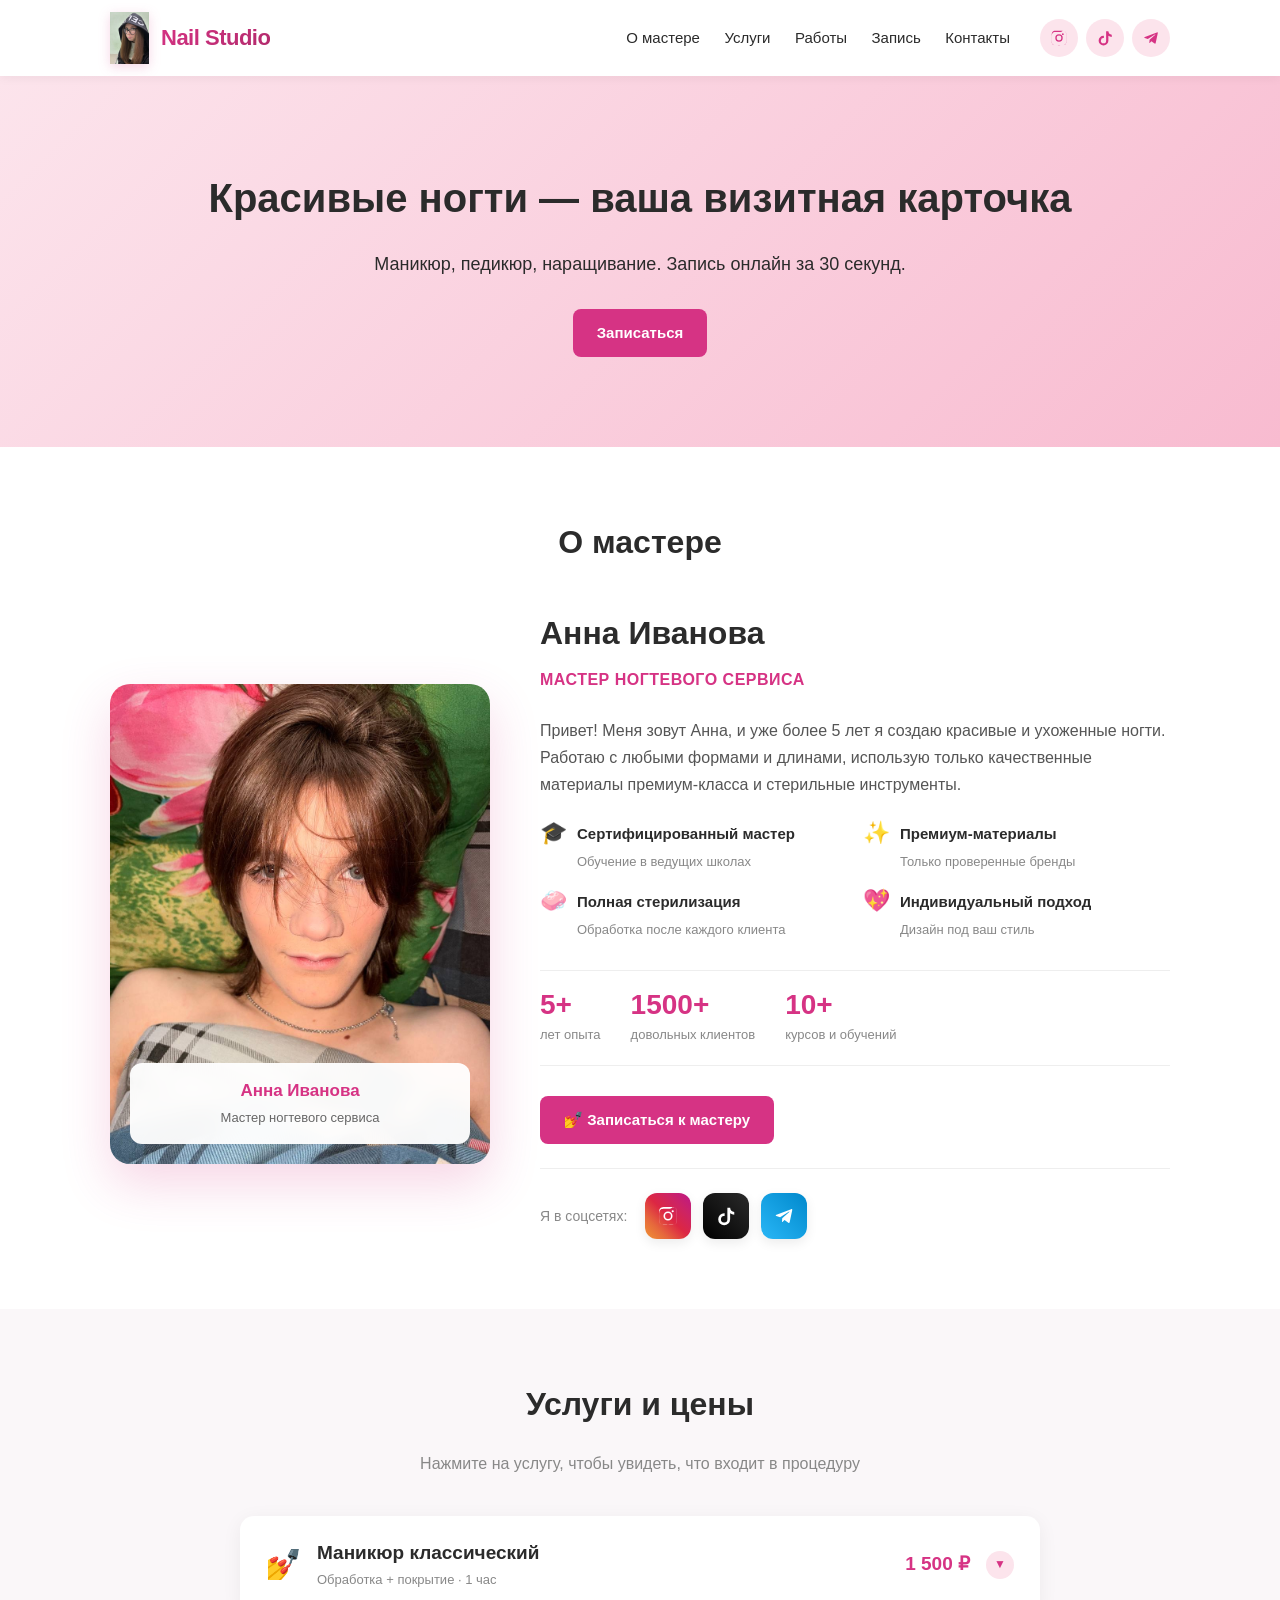
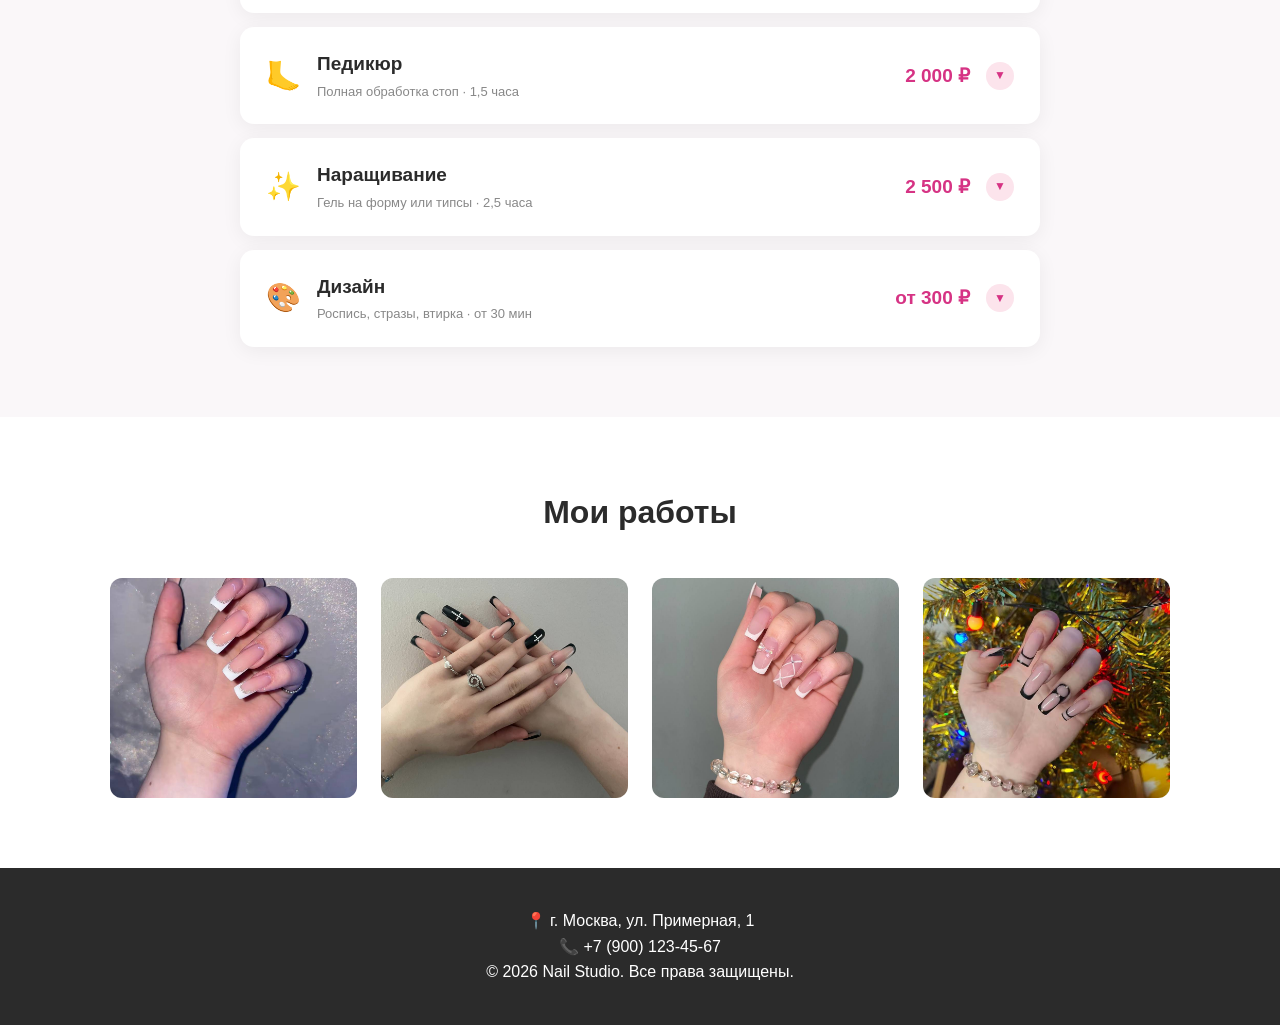
==== commit bc2cb700: "Add files via upload" ====
--- a/index.html
+++ b/index.html
@@ -9,14 +9,96 @@
 body { font-family: 'Segoe UI', Roboto, sans-serif; color: #2b2b2b; line-height: 1.6; background: #fff; }
 .container { max-width: 1100px; margin: 0 auto; padding: 0 20px; }
 
+/* === ШАПКА === */
 .header { position: sticky; top: 0; background: #fff; box-shadow: 0 2px 10px rgba(0,0,0,0.05); z-index: 100; }
-.header__inner { display: flex; align-items: center; justify-content: space-between; padding: 12px 20px; }
+.header__inner { display: flex; align-items: center; justify-content: space-between; padding: 12px 20px; gap: 16px; }
+.header__right { display: flex; align-items: center; gap: 20px; }
+
 .logo { display: flex; align-items: center; gap: 12px; text-decoration: none; color: #2b2b2b; transition: transform 0.2s; }
 .logo:hover { transform: scale(1.02); }
 .logo__img { height: 52px; width: auto; max-width: 160px; object-fit: contain; display: block; filter: drop-shadow(0 3px 6px rgba(214, 51, 132, 0.2)); }
 .logo__text { font-size: 22px; font-weight: 700; background: linear-gradient(135deg, #d63384, #b02a6b); -webkit-background-clip: text; -webkit-text-fill-color: transparent; background-clip: text; letter-spacing: -0.5px; }
-.nav a { margin: 0 12px; color: #2b2b2b; text-decoration: none; font-weight: 500; }
+
+.nav a { margin: 0 10px; color: #2b2b2b; text-decoration: none; font-weight: 500; font-size: 15px; }
 .nav a:hover { color: #d63384; }
+
+/* === СОЦСЕТИ В ШАПКЕ === */
+.socials-header {
+    display: flex;
+    align-items: center;
+    gap: 8px;
+}
+.socials-header a {
+    width: 38px;
+    height: 38px;
+    border-radius: 50%;
+    display: flex;
+    align-items: center;
+    justify-content: center;
+    background: #fce4ec;
+    color: #d63384;
+    transition: all 0.25s ease;
+    text-decoration: none;
+}
+.socials-header a:hover {
+    background: #d63384;
+    color: #fff;
+    transform: translateY(-2px);
+    box-shadow: 0 6px 15px rgba(214, 51, 132, 0.3);
+}
+.socials-header svg {
+    width: 18px;
+    height: 18px;
+    fill: currentColor;
+    display: block;
+}
+
+/* === СОЦСЕТИ В РАЗДЕЛЕ О МАСТЕРЕ === */
+.socials-master {
+    display: flex;
+    align-items: center;
+    gap: 12px;
+    margin-top: 24px;
+    padding-top: 24px;
+    border-top: 1px solid #eee;
+}
+.socials-master__label {
+    font-size: 14px;
+    color: #888;
+    font-weight: 500;
+    margin-right: 6px;
+}
+.socials-master a {
+    width: 46px;
+    height: 46px;
+    border-radius: 12px;
+    display: flex;
+    align-items: center;
+    justify-content: center;
+    color: #fff;
+    transition: all 0.25s ease;
+    text-decoration: none;
+    box-shadow: 0 4px 12px rgba(0,0,0,0.08);
+}
+.socials-master a:hover {
+    transform: translateY(-3px);
+    box-shadow: 0 8px 20px rgba(0,0,0,0.15);
+}
+.socials-master a svg {
+    width: 22px;
+    height: 22px;
+    fill: currentColor;
+    display: block;
+}
+.socials-master .social--instagram {
+    background: linear-gradient(45deg, #f09433, #e6683c, #dc2743, #cc2366, #bc1888);
+}
+.socials-master .social--tiktok {
+    background: linear-gradient(45deg, #000000, #2a2a2a);
+}
+.socials-master .social--telegram {
+    background: linear-gradient(45deg, #29b6f6, #0088cc);
+}
 
 .btn { display: inline-block; padding: 12px 24px; border-radius: 8px; text-decoration: none; font-weight: 600; border: none; cursor: pointer; transition: 0.2s; font-size: 15px; }
 .btn--primary { background: #d63384; color: #fff; }
@@ -98,6 +180,9 @@
     .service-title { font-size: 16px; }
     .service-price { font-size: 16px; }
     .service-emoji { font-size: 24px; }
+    .socials-header { gap: 6px; }
+    .socials-header a { width: 34px; height: 34px; }
+    .socials-header svg { width: 16px; height: 16px; }
 }
 </style>
 </head>
@@ -109,13 +194,28 @@
             <img src="images/logo.png" alt="Nail Studio" class="logo__img">
             <span class="logo__text">Nail Studio</span>
         </a>
-        <nav class="nav">
-            <a href="#master">О мастере</a>
-            <a href="#services">Услуги</a>
-            <a href="#gallery">Работы</a>
-            <a href="booking.html">Запись</a>
-            <a href="#contacts">Контакты</a>
-        </nav>
+        <div class="header__right">
+            <nav class="nav">
+                <a href="#master">О мастере</a>
+                <a href="#services">Услуги</a>
+                <a href="#gallery">Работы</a>
+                <a href="booking.html">Запись</a>
+                <a href="#contacts">Контакты</a>
+            </nav>
+
+            <!-- ⚠️ ЗАМЕНИ ССЫЛКИ # НА СВОИ -->
+            <div class="socials-header">
+                <a href="https://instagram.com/ТВОЙ_НИК" target="_blank" rel="noopener" aria-label="Instagram" title="Instagram">
+                    <svg viewBox="0 0 24 24"><path d="M12 2.2c3.2 0 3.6 0 4.85.07 1.17.05 1.8.25 2.23.41.56.22.96.48 1.38.9.42.42.68.82.9 1.38.16.42.36 1.06.41 2.23.06 1.25.07 1.63.07 4.85s0 3.6-.07 4.85c-.05 1.17-.25 1.8-.41 2.23-.22.56-.48.96-.9 1.38-.42.42-.82.68-1.38.9-.42.16-1.06.36-2.23.41-1.25.06-1.63.07-4.85.07s-3.6 0-4.85-.07c-1.17-.05-1.8-.25-2.23-.41-.56-.22-.96-.48-1.38-.9-.42-.42-.68-.82-.9-1.38-.16-.42-.36-1.06-.41-2.23C2.2 15.6 2.2 15.22 2.2 12s0-3.6.07-4.85c.05-1.17.25-1.8.41-2.23.22-.56.48-.96.9-1.38.42-.42.82-.68 1.38-.9.42-.16 1.06-.36 2.23-.41C8.4 2.2 8.78 2.2 12 2.2zm0 1.8c-3.16 0-3.54.01-4.79.07-1.15.05-1.78.24-2.2.4-.55.21-.95.47-1.36.88-.41.41-.67.81-.88 1.36-.16.42-.35 1.05-.4 2.2C2.3 8.46 2.3 8.84 2.3 12s.01 3.54.07 4.79c.05 1.15.24 1.78.4 2.2.21.55.47.95.88 1.36.41.41.81.67 1.36.88.42.16 1.05.35 2.2.4 1.25.06 1.63.07 4.79.07s3.54-.01 4.79-.07c1.15-.05 1.78-.24 2.2-.4.55-.21.95-.47 1.36-.88.41-.41.67-.81.88-1.36.16-.42.35-1.05.4-2.2.06-1.25.07-1.63.07-4.79s-.01-3.54-.07-4.79c-.05-1.15-.24-1.78-.4-2.2-.21-.55-.47-.95-.88-1.36-.41-.41-.81-.67-1.36-.88-.42-.16-1.05-.35-2.2-.4C15.54 4.01 15.16 4 12 4zm0 3.06a4.94 4.94 0 110 9.88 4.94 4.94 0 010-9.88zm0 8.14a3.2 3.2 0 100-6.4 3.2 3.2 0 000 6.4zm6.3-8.35a1.16 1.16 0 11-2.32 0 1.16 1.16 0 012.32 0z"/></svg>
+                </a>
+                <a href="https://tiktok.com/@ТВОЙ_НИК" target="_blank" rel="noopener" aria-label="TikTok" title="TikTok">
+                    <svg viewBox="0 0 24 24"><path d="M16.5 3a5 5 0 004.5 4.5v3a8 8 0 01-4.5-1.4v6.4a6.5 6.5 0 11-6.5-6.5c.17 0 .33.01.5.03v3.03a3.5 3.5 0 103 3.47V3h3z"/></svg>
+                </a>
+                <a href="https://t.me/ТВОЙ_НИК" target="_blank" rel="noopener" aria-label="Telegram" title="Telegram">
+                    <svg viewBox="0 0 24 24"><path d="M9.78 18.65l.28-4.23 7.68-6.92c.34-.31-.07-.46-.52-.19L7.74 13.3 3.64 12c-.88-.25-.89-.86.2-1.3l15.97-6.16c.73-.33 1.43.18 1.15 1.3l-2.72 12.81c-.19.91-.74 1.13-1.5.71L12.6 16.3l-1.99 1.93c-.23.23-.42.42-.83.42z"/></svg>
+                </a>
+            </div>
+        </div>
     </div>
 </header>
 
@@ -158,6 +258,20 @@
                     <div class="master__stat"><div class="master__stat-num">10+</div><div class="master__stat-label">курсов и обучений</div></div>
                 </div>
                 <a href="booking.html" class="btn btn--primary">💅 Записаться к мастеру</a>
+
+                <!-- ⚠️ ЗАМЕНИ ССЫЛКИ # НА СВОИ -->
+                <div class="socials-master">
+                    <span class="socials-master__label">Я в соцсетях:</span>
+                    <a href="https://instagram.com/ТВОЙ_НИК" target="_blank" rel="noopener" class="social--instagram" aria-label="Instagram" title="Instagram">
+                        <svg viewBox="0 0 24 24"><path d="M12 2.2c3.2 0 3.6 0 4.85.07 1.17.05 1.8.25 2.23.41.56.22.96.48 1.38.9.42.42.68.82.9 1.38.16.42.36 1.06.41 2.23.06 1.25.07 1.63.07 4.85s0 3.6-.07 4.85c-.05 1.17-.25 1.8-.41 2.23-.22.56-.48.96-.9 1.38-.42.42-.82.68-1.38.9-.42.16-1.06.36-2.23.41-1.25.06-1.63.07-4.85.07s-3.6 0-4.85-.07c-1.17-.05-1.8-.25-2.23-.41-.56-.22-.96-.48-1.38-.9-.42-.42-.68-.82-.9-1.38-.16-.42-.36-1.06-.41-2.23C2.2 15.6 2.2 15.22 2.2 12s0-3.6.07-4.85c.05-1.17.25-1.8.41-2.23.22-.56.48-.96.9-1.38.42-.42.82-.68 1.38-.9.42-.16 1.06-.36 2.23-.41C8.4 2.2 8.78 2.2 12 2.2zm0 1.8c-3.16 0-3.54.01-4.79.07-1.15.05-1.78.24-2.2.4-.55.21-.95.47-1.36.88-.41.41-.67.81-.88 1.36-.16.42-.35 1.05-.4 2.2C2.3 8.46 2.3 8.84 2.3 12s.01 3.54.07 4.79c.05 1.15.24 1.78.4 2.2.21.55.47.95.88 1.36.41.41.81.67 1.36.88.42.16 1.05.35 2.2.4 1.25.06 1.63.07 4.79.07s3.54-.01 4.79-.07c1.15-.05 1.78-.24 2.2-.4.55-.21.95-.47 1.36-.88.41-.41.67-.81.88-1.36.16-.42.35-1.05.4-2.2.06-1.25.07-1.63.07-4.79s-.01-3.54-.07-4.79c-.05-1.15-.24-1.78-.4-2.2-.21-.55-.47-.95-.88-1.36-.41-.41-.81-.67-1.36-.88-.42-.16-1.05-.35-2.2-.4C15.54 4.01 15.16 4 12 4zm0 3.06a4.94 4.94 0 110 9.88 4.94 4.94 0 010-9.88zm0 8.14a3.2 3.2 0 100-6.4 3.2 3.2 0 000 6.4zm6.3-8.35a1.16 1.16 0 11-2.32 0 1.16 1.16 0 012.32 0z"/></svg>
+                    </a>
+                    <a href="https://tiktok.com/@ТВОЙ_НИК" target="_blank" rel="noopener" class="social--tiktok" aria-label="TikTok" title="TikTok">
+                        <svg viewBox="0 0 24 24"><path d="M16.5 3a5 5 0 004.5 4.5v3a8 8 0 01-4.5-1.4v6.4a6.5 6.5 0 11-6.5-6.5c.17 0 .33.01.5.03v3.03a3.5 3.5 0 103 3.47V3h3z"/></svg>
+                    </a>
+                    <a href="https://t.me/ТВОЙ_НИК" target="_blank" rel="noopener" class="social--telegram" aria-label="Telegram" title="Telegram">
+                        <svg viewBox="0 0 24 24"><path d="M9.78 18.65l.28-4.23 7.68-6.92c.34-.31-.07-.46-.52-.19L7.74 13.3 3.64 12c-.88-.25-.89-.86.2-1.3l15.97-6.16c.73-.33 1.43.18 1.15 1.3l-2.72 12.81c-.19.91-.74 1.13-1.5.71L12.6 16.3l-1.99 1.93c-.23.23-.42.42-.83.42z"/></svg>
+                    </a>
+                </div>
             </div>
         </div>
     </div>
@@ -171,106 +285,86 @@
         <div class="services-list">
             <div class="service-item">
                 <div class="service-header">
-                    <div class="service-header__left">
-                        <div class="service-emoji">💅</div>
-                        <div><div class="service-title">Маникюр классический</div><div class="service-subtitle">Обработка + покрытие · 1 час</div></div>
-                    </div>
+                    <div class="service-header__left"><div class="service-emoji">💅</div><div><div class="service-title">Маникюр классический</div><div class="service-subtitle">Обработка + покрытие · 1 час</div></div></div>
                     <div class="service-header__right"><div class="service-price">1 500 ₽</div><div class="service-arrow">▼</div></div>
                 </div>
-                <div class="service-body">
-                    <div class="service-body__inner">
-                        <h4>Что входит в процедуру</h4>
-                        <ul>
-                            <li>Снятие старого покрытия (если есть)</li>
-                            <li>Обработка кутикулы аппаратом или щипчиками</li>
-                            <li>Придание формы ногтям (миндаль, овал, квадрат)</li>
-                            <li>Шлифовка и полировка ногтевой пластины</li>
-                            <li>Увлажнение кутикулы маслом</li>
-                            <li>Покрытие базой, цветом и топом</li>
-                            <li>Массаж рук с кремом</li>
-                        </ul>
-                        <div class="service-body__meta"><span>⏱ <strong>Длительность:</strong> ~1 час</span><span>💎 <strong>Стойкость:</strong> до 3 недель</span></div>
-                        <a href="booking.html" class="btn btn--primary service-body__btn">Записаться</a>
-                    </div>
-                </div>
+                <div class="service-body"><div class="service-body__inner">
+                    <h4>Что входит в процедуру</h4>
+                    <ul>
+                        <li>Снятие старого покрытия (если есть)</li>
+                        <li>Обработка кутикулы аппаратом или щипчиками</li>
+                        <li>Придание формы ногтям (миндаль, овал, квадрат)</li>
+                        <li>Шлифовка и полировка ногтевой пластины</li>
+                        <li>Увлажнение кутикулы маслом</li>
+                        <li>Покрытие базой, цветом и топом</li>
+                        <li>Массаж рук с кремом</li>
+                    </ul>
+                    <div class="service-body__meta"><span>⏱ <strong>Длительность:</strong> ~1 час</span><span>💎 <strong>Стойкость:</strong> до 3 недель</span></div>
+                    <a href="booking.html" class="btn btn--primary service-body__btn">Записаться</a>
+                </div></div>
             </div>
 
             <div class="service-item">
                 <div class="service-header">
-                    <div class="service-header__left">
-                        <div class="service-emoji">🦶</div>
-                        <div><div class="service-title">Педикюр</div><div class="service-subtitle">Полная обработка стоп · 1,5 часа</div></div>
-                    </div>
+                    <div class="service-header__left"><div class="service-emoji">🦶</div><div><div class="service-title">Педикюр</div><div class="service-subtitle">Полная обработка стоп · 1,5 часа</div></div></div>
                     <div class="service-header__right"><div class="service-price">2 000 ₽</div><div class="service-arrow">▼</div></div>
                 </div>
-                <div class="service-body">
-                    <div class="service-body__inner">
-                        <h4>Что входит в процедуру</h4>
-                        <ul>
-                            <li>Снятие старого покрытия</li>
-                            <li>Обработка стоп: удаление мозолей и натоптышей</li>
-                            <li>Коррекция вросших ногтей</li>
-                            <li>Обработка кутикулы и придание формы</li>
-                            <li>Шлифовка ногтевой пластины</li>
-                            <li>Покрытие базой, цветом и топом</li>
-                            <li>Питательный крем для стоп</li>
-                        </ul>
-                        <div class="service-body__meta"><span>⏱ <strong>Длительность:</strong> ~1,5 часа</span><span>💎 <strong>Стойкость:</strong> до 4 недель</span></div>
-                        <a href="booking.html" class="btn btn--primary service-body__btn">Записаться</a>
-                    </div>
-                </div>
+                <div class="service-body"><div class="service-body__inner">
+                    <h4>Что входит в процедуру</h4>
+                    <ul>
+                        <li>Снятие старого покрытия</li>
+                        <li>Обработка стоп: удаление мозолей и натоптышей</li>
+                        <li>Коррекция вросших ногтей</li>
+                        <li>Обработка кутикулы и придание формы</li>
+                        <li>Шлифовка ногтевой пластины</li>
+                        <li>Покрытие базой, цветом и топом</li>
+                        <li>Питательный крем для стоп</li>
+                    </ul>
+                    <div class="service-body__meta"><span>⏱ <strong>Длительность:</strong> ~1,5 часа</span><span>💎 <strong>Стойкость:</strong> до 4 недель</span></div>
+                    <a href="booking.html" class="btn btn--primary service-body__btn">Записаться</a>
+                </div></div>
             </div>
 
             <div class="service-item">
                 <div class="service-header">
-                    <div class="service-header__left">
-                        <div class="service-emoji">✨</div>
-                        <div><div class="service-title">Наращивание</div><div class="service-subtitle">Гель на форму или типсы · 2,5 часа</div></div>
-                    </div>
+                    <div class="service-header__left"><div class="service-emoji">✨</div><div><div class="service-title">Наращивание</div><div class="service-subtitle">Гель на форму или типсы · 2,5 часа</div></div></div>
                     <div class="service-header__right"><div class="service-price">2 500 ₽</div><div class="service-arrow">▼</div></div>
                 </div>
-                <div class="service-body">
-                    <div class="service-body__inner">
-                        <h4>Что входит в процедуру</h4>
-                        <ul>
-                            <li>Подготовка натуральных ногтей</li>
-                            <li>Подбор формы и длины</li>
-                            <li>Наращивание гелем верхних форм или типсов</li>
-                            <li>Моделирование архитектуры ногтя</li>
-                            <li>Опиливание и придание финальной формы</li>
-                            <li>Покрытие цветом и топом</li>
-                            <li>По желанию — простой дизайн</li>
-                        </ul>
-                        <div class="service-body__meta"><span>⏱ <strong>Длительность:</strong> ~2,5 часа</span><span>💎 <strong>Коррекция:</strong> через 3-4 недели</span></div>
-                        <a href="booking.html" class="btn btn--primary service-body__btn">Записаться</a>
-                    </div>
-                </div>
+                <div class="service-body"><div class="service-body__inner">
+                    <h4>Что входит в процедуру</h4>
+                    <ul>
+                        <li>Подготовка натуральных ногтей</li>
+                        <li>Подбор формы и длины</li>
+                        <li>Наращивание гелем верхних форм или типсов</li>
+                        <li>Моделирование архитектуры ногтя</li>
+                        <li>Опиливание и придание финальной формы</li>
+                        <li>Покрытие цветом и топом</li>
+                        <li>По желанию — простой дизайн</li>
+                    </ul>
+                    <div class="service-body__meta"><span>⏱ <strong>Длительность:</strong> ~2,5 часа</span><span>💎 <strong>Коррекция:</strong> через 3-4 недели</span></div>
+                    <a href="booking.html" class="btn btn--primary service-body__btn">Записаться</a>
+                </div></div>
             </div>
 
             <div class="service-item">
                 <div class="service-header">
-                    <div class="service-header__left">
-                        <div class="service-emoji">🎨</div>
-                        <div><div class="service-title">Дизайн</div><div class="service-subtitle">Роспись, стразы, втирка · от 30 мин</div></div>
-                    </div>
+                    <div class="service-header__left"><div class="service-emoji">🎨</div><div><div class="service-title">Дизайн</div><div class="service-subtitle">Роспись, стразы, втирка · от 30 мин</div></div></div>
                     <div class="service-header__right"><div class="service-price">от 300 ₽</div><div class="service-arrow">▼</div></div>
                 </div>
-                <div class="service-body">
-                    <div class="service-body__inner">
-                        <h4>Виды дизайна</h4>
-                        <ul>
-                            <li>Художественная роспись</li>
-                            <li>Стразы Swarovski и декор</li>
-                            <li>Втирка: жемчужная, зеркальная, голографическая</li>
-                            <li>Слайдер-дизайн и наклейки</li>
-                            <li>Объёмный дизайн</li>
-                            <li>Кошачий глаз, градиент, омбре</li>
-                            <li>Френч, лунный маникюр</li>
-                        </ul>
-                        <div class="service-body__meta"><span>💰 <strong>Цена:</strong> зависит от сложности</span><span>⏱ <strong>Длительность:</strong> от 30 минут</span></div>
-                        <a href="booking.html" class="btn btn--primary service-body__btn">Записаться</a>
-                    </div>
-                </div>
+                <div class="service-body"><div class="service-body__inner">
+                    <h4>Виды дизайна</h4>
+                    <ul>
+                        <li>Художественная роспись</li>
+                        <li>Стразы Swarovski и декор</li>
+                        <li>Втирка: жемчужная, зеркальная, голографическая</li>
+                        <li>Слайдер-дизайн и наклейки</li>
+                        <li>Объёмный дизайн</li>
+                        <li>Кошачий глаз, градиент, омбре</li>
+                        <li>Френч, лунный маникюр</li>
+                    </ul>
+                    <div class="service-body__meta"><span>💰 <strong>Цена:</strong> зависит от сложности</span><span>⏱ <strong>Длительность:</strong> от 30 минут</span></div>
+                    <a href="booking.html" class="btn btn--primary service-body__btn">Записаться</a>
+                </div></div>
             </div>
         </div>
     </div>
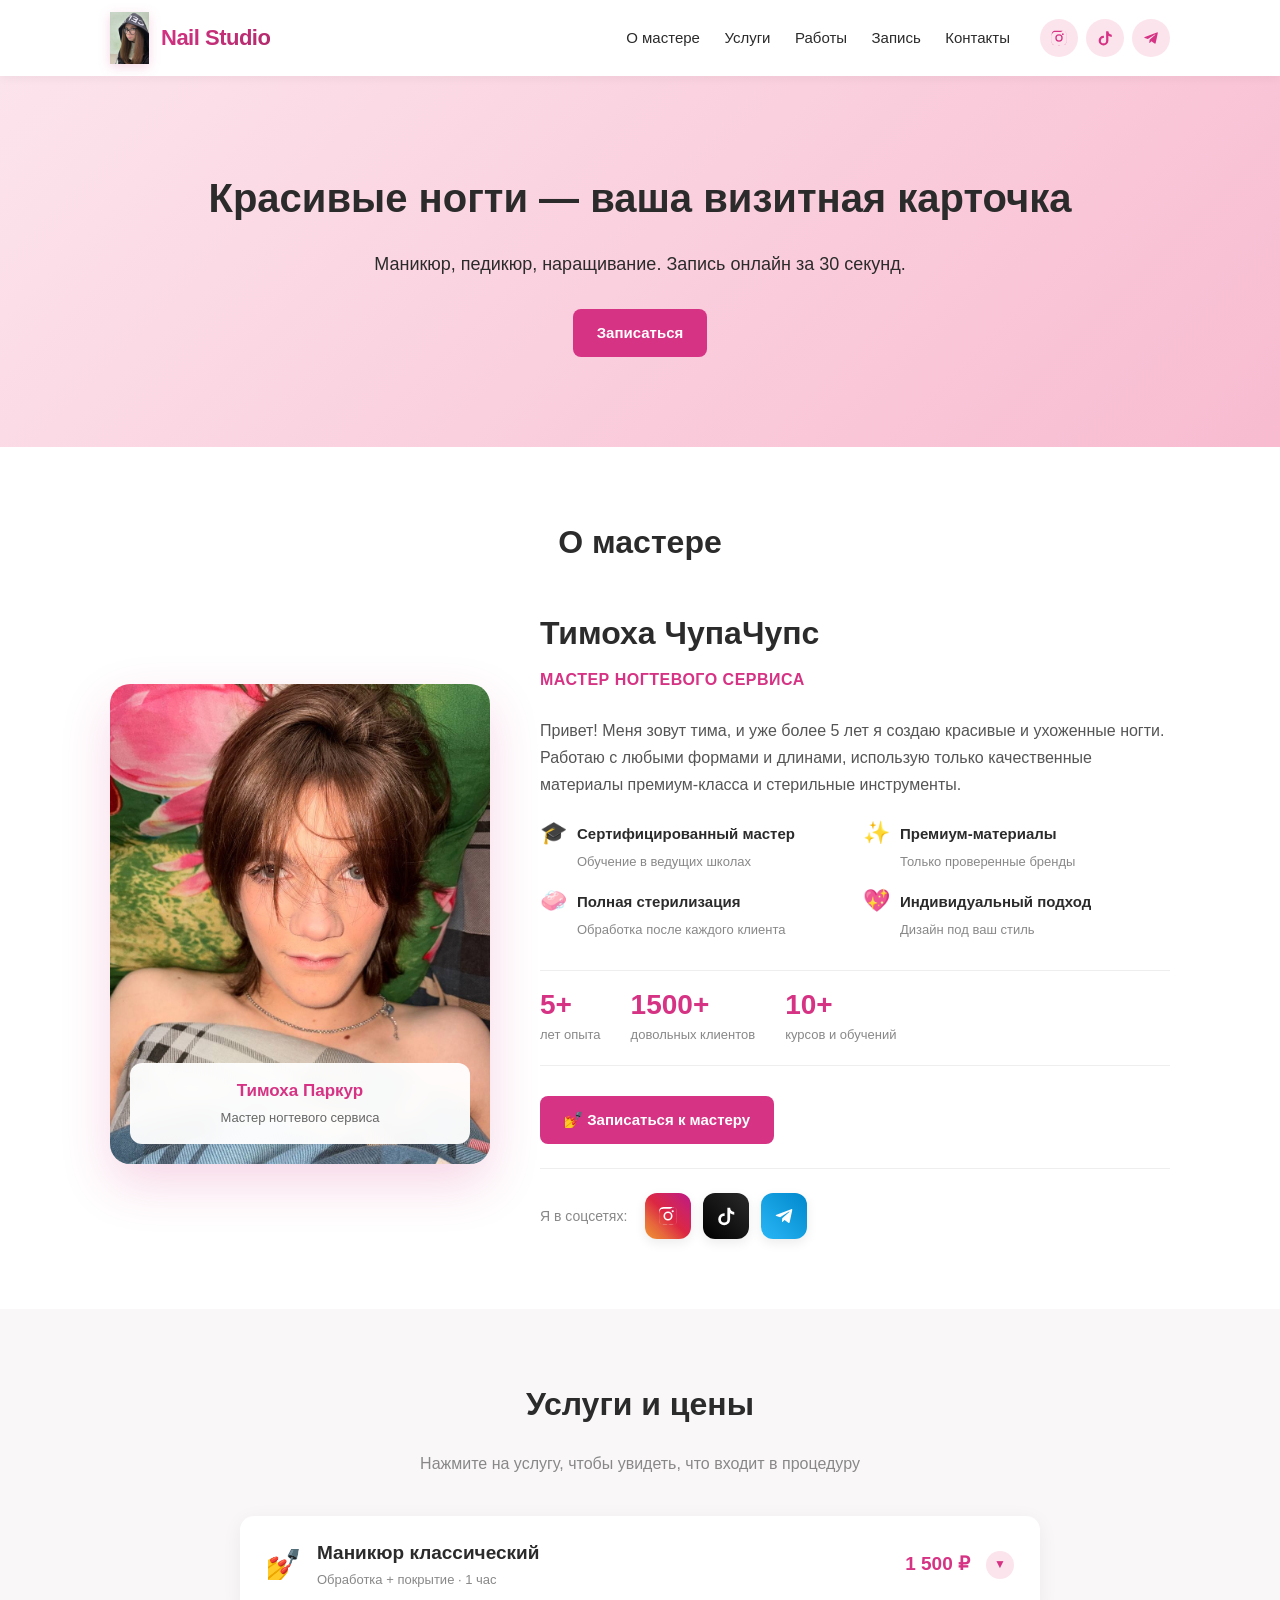
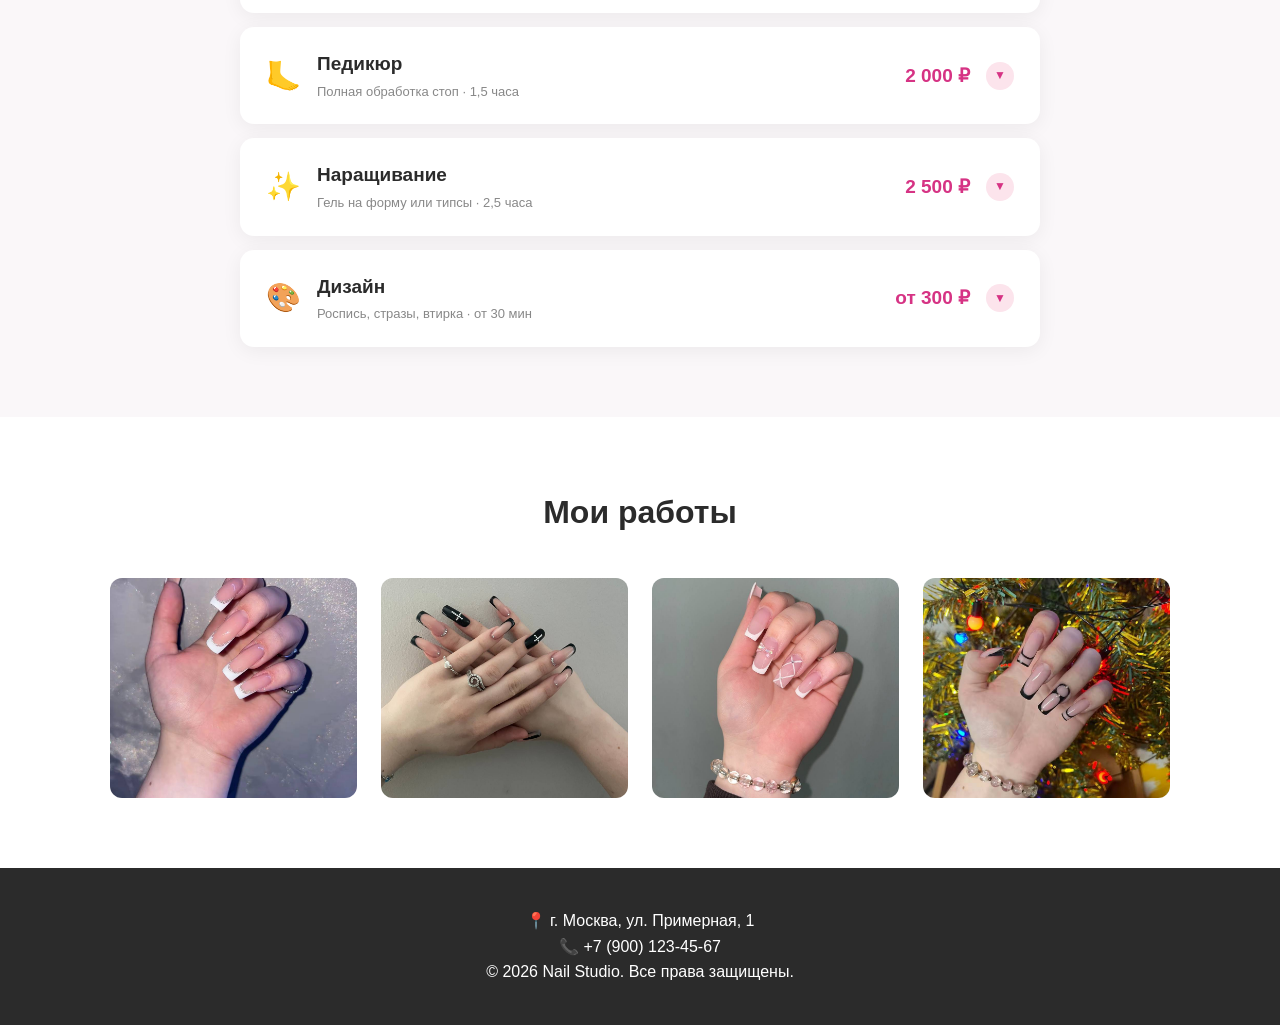
==== commit 0d747a1f: "Add files via upload" ====
--- a/index.html
+++ b/index.html
@@ -234,15 +234,15 @@
             <div class="master__photo">
                 <img src="images/master.jpg" alt="Мастер маникюра">
                 <div class="master__badge">
-                    <strong>Анна Иванова</strong>
+                    <strong>Тимоха Паркур</strong>
                     <span>Мастер ногтевого сервиса</span>
                 </div>
             </div>
             <div class="master__info">
-                <h3>Анна Иванова</h3>
+                <h3>Тимоха ЧупаЧупс</h3>
                 <div class="master__role">Мастер ногтевого сервиса</div>
                 <p class="master__text">
-                    Привет! Меня зовут Анна, и уже более 5 лет я создаю красивые и ухоженные ногти.
+                    Привет! Меня зовут тима, и уже более 5 лет я создаю красивые и ухоженные ногти.
                     Работаю с любыми формами и длинами, использую только качественные материалы
                     премиум-класса и стерильные инструменты.
                 </p>
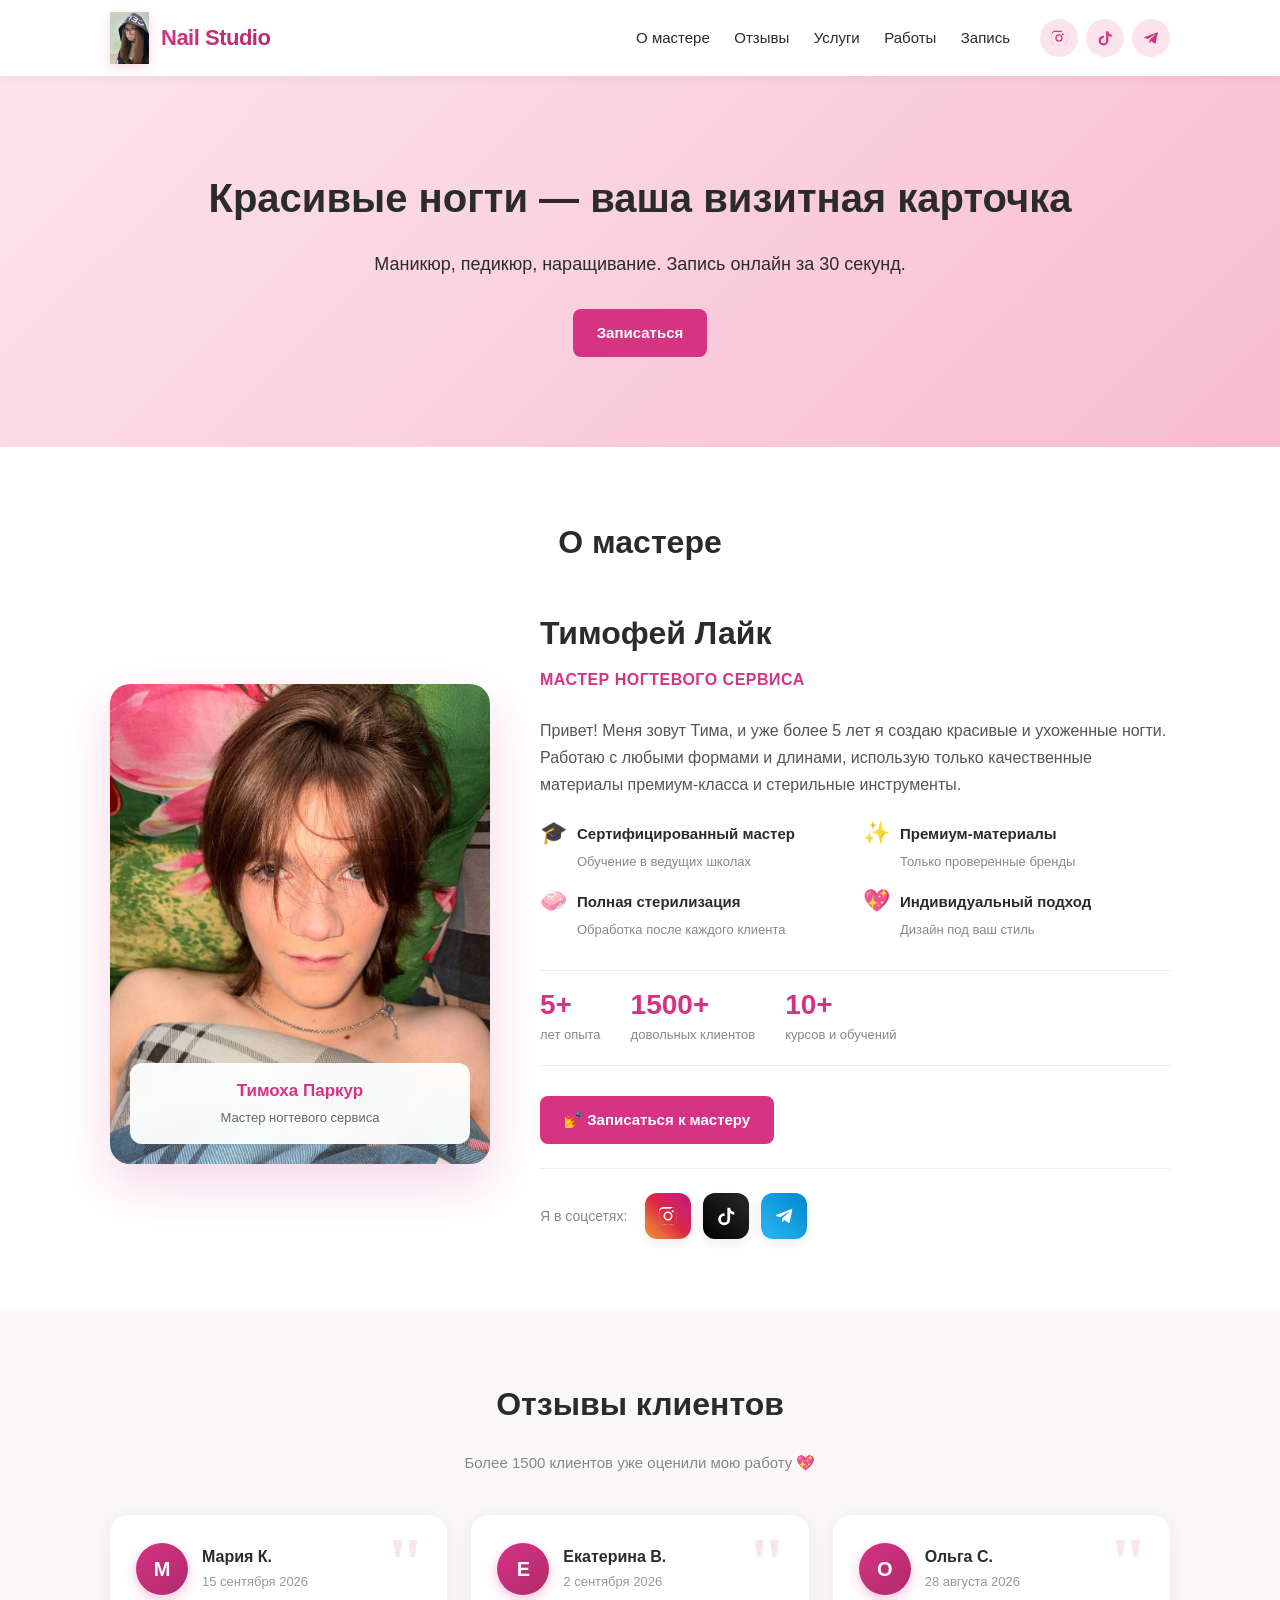
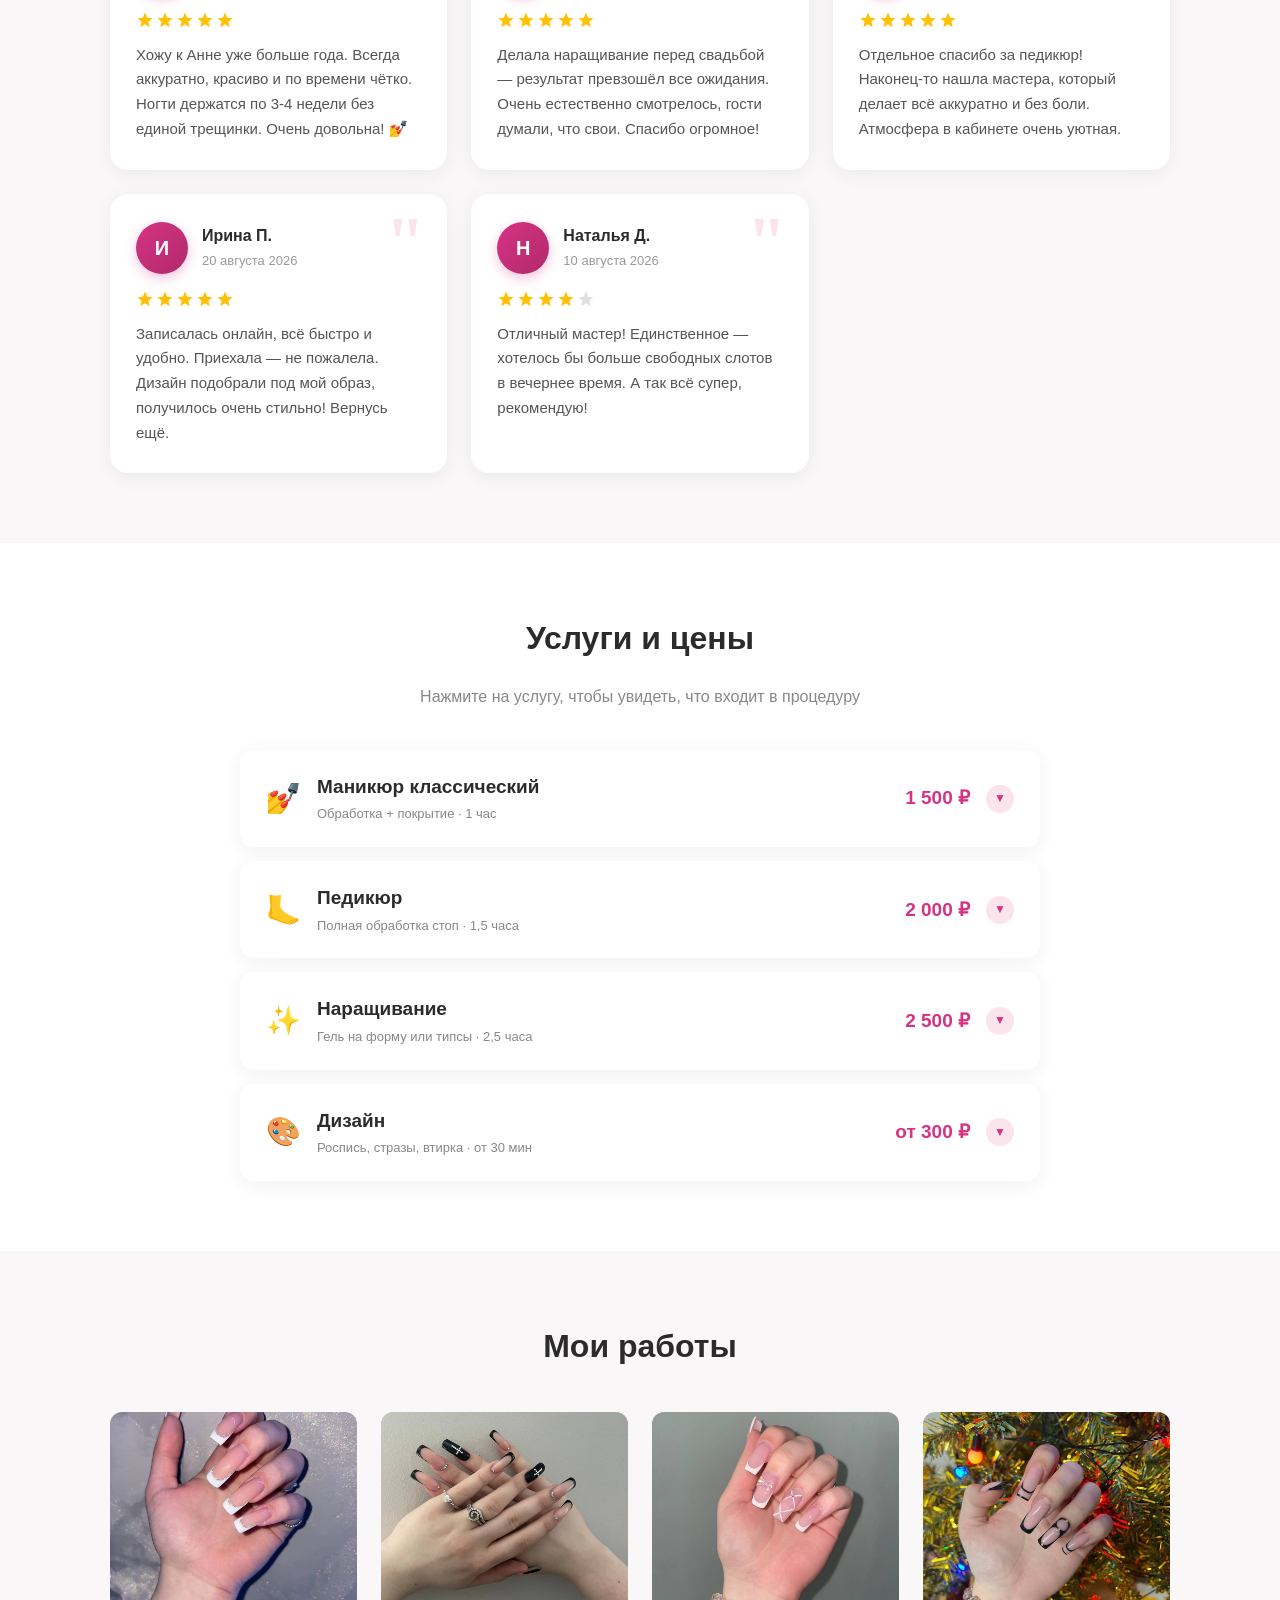
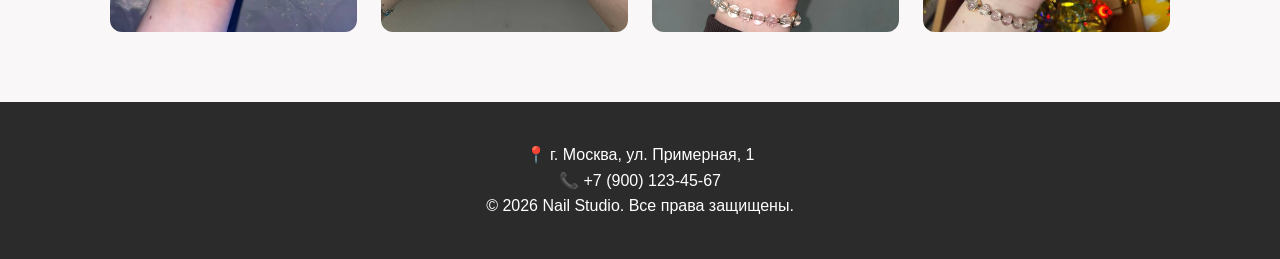
==== commit 4e59be22: "Add files via upload" ====
--- a/index.html
+++ b/index.html
@@ -22,83 +22,19 @@
 .nav a { margin: 0 10px; color: #2b2b2b; text-decoration: none; font-weight: 500; font-size: 15px; }
 .nav a:hover { color: #d63384; }
 
-/* === СОЦСЕТИ В ШАПКЕ === */
-.socials-header {
-    display: flex;
-    align-items: center;
-    gap: 8px;
-}
-.socials-header a {
-    width: 38px;
-    height: 38px;
-    border-radius: 50%;
-    display: flex;
-    align-items: center;
-    justify-content: center;
-    background: #fce4ec;
-    color: #d63384;
-    transition: all 0.25s ease;
-    text-decoration: none;
-}
-.socials-header a:hover {
-    background: #d63384;
-    color: #fff;
-    transform: translateY(-2px);
-    box-shadow: 0 6px 15px rgba(214, 51, 132, 0.3);
-}
-.socials-header svg {
-    width: 18px;
-    height: 18px;
-    fill: currentColor;
-    display: block;
-}
-
-/* === СОЦСЕТИ В РАЗДЕЛЕ О МАСТЕРЕ === */
-.socials-master {
-    display: flex;
-    align-items: center;
-    gap: 12px;
-    margin-top: 24px;
-    padding-top: 24px;
-    border-top: 1px solid #eee;
-}
-.socials-master__label {
-    font-size: 14px;
-    color: #888;
-    font-weight: 500;
-    margin-right: 6px;
-}
-.socials-master a {
-    width: 46px;
-    height: 46px;
-    border-radius: 12px;
-    display: flex;
-    align-items: center;
-    justify-content: center;
-    color: #fff;
-    transition: all 0.25s ease;
-    text-decoration: none;
-    box-shadow: 0 4px 12px rgba(0,0,0,0.08);
-}
-.socials-master a:hover {
-    transform: translateY(-3px);
-    box-shadow: 0 8px 20px rgba(0,0,0,0.15);
-}
-.socials-master a svg {
-    width: 22px;
-    height: 22px;
-    fill: currentColor;
-    display: block;
-}
-.socials-master .social--instagram {
-    background: linear-gradient(45deg, #f09433, #e6683c, #dc2743, #cc2366, #bc1888);
-}
-.socials-master .social--tiktok {
-    background: linear-gradient(45deg, #000000, #2a2a2a);
-}
-.socials-master .social--telegram {
-    background: linear-gradient(45deg, #29b6f6, #0088cc);
-}
+.socials-header { display: flex; align-items: center; gap: 8px; }
+.socials-header a { width: 38px; height: 38px; border-radius: 50%; display: flex; align-items: center; justify-content: center; background: #fce4ec; color: #d63384; transition: all 0.25s ease; text-decoration: none; }
+.socials-header a:hover { background: #d63384; color: #fff; transform: translateY(-2px); box-shadow: 0 6px 15px rgba(214, 51, 132, 0.3); }
+.socials-header svg { width: 18px; height: 18px; fill: currentColor; display: block; }
+
+.socials-master { display: flex; align-items: center; gap: 12px; margin-top: 24px; padding-top: 24px; border-top: 1px solid #eee; }
+.socials-master__label { font-size: 14px; color: #888; font-weight: 500; margin-right: 6px; }
+.socials-master a { width: 46px; height: 46px; border-radius: 12px; display: flex; align-items: center; justify-content: center; color: #fff; transition: all 0.25s ease; text-decoration: none; box-shadow: 0 4px 12px rgba(0,0,0,0.08); }
+.socials-master a:hover { transform: translateY(-3px); box-shadow: 0 8px 20px rgba(0,0,0,0.15); }
+.socials-master a svg { width: 22px; height: 22px; fill: currentColor; display: block; }
+.socials-master .social--instagram { background: linear-gradient(45deg, #f09433, #e6683c, #dc2743, #cc2366, #bc1888); }
+.socials-master .social--tiktok { background: linear-gradient(45deg, #000000, #2a2a2a); }
+.socials-master .social--telegram { background: linear-gradient(45deg, #29b6f6, #0088cc); }
 
 .btn { display: inline-block; padding: 12px 24px; border-radius: 8px; text-decoration: none; font-weight: 600; border: none; cursor: pointer; transition: 0.2s; font-size: 15px; }
 .btn--primary { background: #d63384; color: #fff; }
@@ -117,6 +53,105 @@
 .gallery img { width: 100%; height: 220px; object-fit: cover; border-radius: 12px; transition: 0.3s; }
 .gallery img:hover { transform: scale(1.03); }
 
+/* === ОТЗЫВЫ === */
+.reviews-intro {
+    text-align: center;
+    color: #888;
+    margin-top: -20px;
+    margin-bottom: 40px;
+    font-size: 15px;
+}
+.reviews-grid {
+    display: grid;
+    grid-template-columns: repeat(auto-fit, minmax(300px, 1fr));
+    gap: 24px;
+    max-width: 1100px;
+    margin: 0 auto;
+}
+.review-card {
+    background: #fff;
+    border-radius: 18px;
+    padding: 28px 26px;
+    box-shadow: 0 4px 20px rgba(0,0,0,0.06);
+    transition: transform 0.25s ease, box-shadow 0.25s ease;
+    position: relative;
+    display: flex;
+    flex-direction: column;
+}
+.review-card:hover {
+    transform: translateY(-4px);
+    box-shadow: 0 12px 35px rgba(214, 51, 132, 0.15);
+}
+.review-card::before {
+    content: '"';
+    position: absolute;
+    top: 12px;
+    right: 22px;
+    font-size: 72px;
+    color: #fce4ec;
+    font-family: Georgia, serif;
+    line-height: 1;
+    z-index: 0;
+    font-weight: bold;
+    pointer-events: none;
+}
+.review-header {
+    display: flex;
+    align-items: center;
+    gap: 14px;
+    margin-bottom: 16px;
+    position: relative;
+    z-index: 1;
+}
+.review-avatar {
+    width: 52px;
+    height: 52px;
+    border-radius: 50%;
+    background: linear-gradient(135deg, #d63384, #b02a6b);
+    color: #fff;
+    font-size: 20px;
+    font-weight: 700;
+    display: flex;
+    align-items: center;
+    justify-content: center;
+    flex-shrink: 0;
+    box-shadow: 0 4px 12px rgba(214, 51, 132, 0.3);
+}
+.review-author {
+    font-size: 16px;
+    font-weight: 700;
+    color: #2b2b2b;
+    margin-bottom: 2px;
+}
+.review-date {
+    font-size: 13px;
+    color: #999;
+}
+.review-stars {
+    display: flex;
+    gap: 2px;
+    margin-bottom: 14px;
+    position: relative;
+    z-index: 1;
+}
+.review-stars svg {
+    width: 18px;
+    height: 18px;
+    fill: #ffc107;
+}
+.review-stars svg.empty {
+    fill: #e0e0e0;
+}
+.review-text {
+    color: #555;
+    font-size: 15px;
+    line-height: 1.65;
+    position: relative;
+    z-index: 1;
+    flex: 1;
+}
+
+/* === УСЛУГИ === */
 .services-list { max-width: 800px; margin: 0 auto; display: flex; flex-direction: column; gap: 14px; }
 .service-item { background: #fff; border-radius: 14px; box-shadow: 0 4px 20px rgba(0,0,0,0.06); overflow: hidden; transition: box-shadow 0.2s; }
 .service-item:hover { box-shadow: 0 8px 30px rgba(214, 51, 132, 0.12); }
@@ -183,6 +218,8 @@
     .socials-header { gap: 6px; }
     .socials-header a { width: 34px; height: 34px; }
     .socials-header svg { width: 16px; height: 16px; }
+    .reviews-grid { grid-template-columns: 1fr; }
+    .review-card { padding: 24px 22px; }
 }
 </style>
 </head>
@@ -197,13 +234,11 @@
         <div class="header__right">
             <nav class="nav">
                 <a href="#master">О мастере</a>
+                <a href="#reviews">Отзывы</a>
                 <a href="#services">Услуги</a>
                 <a href="#gallery">Работы</a>
                 <a href="booking.html">Запись</a>
-                <a href="#contacts">Контакты</a>
             </nav>
-
-            <!-- ⚠️ ЗАМЕНИ ССЫЛКИ # НА СВОИ -->
             <div class="socials-header">
                 <a href="https://instagram.com/ТВОЙ_НИК" target="_blank" rel="noopener" aria-label="Instagram" title="Instagram">
                     <svg viewBox="0 0 24 24"><path d="M12 2.2c3.2 0 3.6 0 4.85.07 1.17.05 1.8.25 2.23.41.56.22.96.48 1.38.9.42.42.68.82.9 1.38.16.42.36 1.06.41 2.23.06 1.25.07 1.63.07 4.85s0 3.6-.07 4.85c-.05 1.17-.25 1.8-.41 2.23-.22.56-.48.96-.9 1.38-.42.42-.82.68-1.38.9-.42.16-1.06.36-2.23.41-1.25.06-1.63.07-4.85.07s-3.6 0-4.85-.07c-1.17-.05-1.8-.25-2.23-.41-.56-.22-.96-.48-1.38-.9-.42-.42-.68-.82-.9-1.38-.16-.42-.36-1.06-.41-2.23C2.2 15.6 2.2 15.22 2.2 12s0-3.6.07-4.85c.05-1.17.25-1.8.41-2.23.22-.56.48-.96.9-1.38.42-.42.82-.68 1.38-.9.42-.16 1.06-.36 2.23-.41C8.4 2.2 8.78 2.2 12 2.2zm0 1.8c-3.16 0-3.54.01-4.79.07-1.15.05-1.78.24-2.2.4-.55.21-.95.47-1.36.88-.41.41-.67.81-.88 1.36-.16.42-.35 1.05-.4 2.2C2.3 8.46 2.3 8.84 2.3 12s.01 3.54.07 4.79c.05 1.15.24 1.78.4 2.2.21.55.47.95.88 1.36.41.41.81.67 1.36.88.42.16 1.05.35 2.2.4 1.25.06 1.63.07 4.79.07s3.54-.01 4.79-.07c1.15-.05 1.78-.24 2.2-.4.55-.21.95-.47 1.36-.88.41-.41.67-.81.88-1.36.16-.42.35-1.05.4-2.2.06-1.25.07-1.63.07-4.79s-.01-3.54-.07-4.79c-.05-1.15-.24-1.78-.4-2.2-.21-.55-.47-.95-.88-1.36-.41-.41-.81-.67-1.36-.88-.42-.16-1.05-.35-2.2-.4C15.54 4.01 15.16 4 12 4zm0 3.06a4.94 4.94 0 110 9.88 4.94 4.94 0 010-9.88zm0 8.14a3.2 3.2 0 100-6.4 3.2 3.2 0 000 6.4zm6.3-8.35a1.16 1.16 0 11-2.32 0 1.16 1.16 0 012.32 0z"/></svg>
@@ -239,10 +274,10 @@
                 </div>
             </div>
             <div class="master__info">
-                <h3>Тимоха ЧупаЧупс</h3>
+                <h3>Тимофей Лайк</h3>
                 <div class="master__role">Мастер ногтевого сервиса</div>
                 <p class="master__text">
-                    Привет! Меня зовут тима, и уже более 5 лет я создаю красивые и ухоженные ногти.
+                    Привет! Меня зовут Тима, и уже более 5 лет я создаю красивые и ухоженные ногти.
                     Работаю с любыми формами и длинами, использую только качественные материалы
                     премиум-класса и стерильные инструменты.
                 </p>
@@ -259,7 +294,6 @@
                 </div>
                 <a href="booking.html" class="btn btn--primary">💅 Записаться к мастеру</a>
 
-                <!-- ⚠️ ЗАМЕНИ ССЫЛКИ # НА СВОИ -->
                 <div class="socials-master">
                     <span class="socials-master__label">Я в соцсетях:</span>
                     <a href="https://instagram.com/ТВОЙ_НИК" target="_blank" rel="noopener" class="social--instagram" aria-label="Instagram" title="Instagram">
@@ -277,7 +311,124 @@
     </div>
 </section>
 
-<section id="services" class="section section--dark">
+<!-- === ОТЗЫВЫ === -->
+<section id="reviews" class="section section--dark">
+    <div class="container">
+        <h2>Отзывы клиентов</h2>
+        <p class="reviews-intro">Более 1500 клиентов уже оценили мою работу 💖</p>
+
+        <div class="reviews-grid">
+
+            <div class="review-card">
+                <div class="review-header">
+                    <div class="review-avatar">М</div>
+                    <div>
+                        <div class="review-author">Мария К.</div>
+                        <div class="review-date">15 сентября 2026</div>
+                    </div>
+                </div>
+                <div class="review-stars">
+                    <svg viewBox="0 0 24 24"><path d="M12 2l2.9 6.9 7.1.6-5.4 4.9 1.6 7.1L12 17.7 5.8 21.5l1.6-7.1L2 9.5l7.1-.6L12 2z"/></svg>
+                    <svg viewBox="0 0 24 24"><path d="M12 2l2.9 6.9 7.1.6-5.4 4.9 1.6 7.1L12 17.7 5.8 21.5l1.6-7.1L2 9.5l7.1-.6L12 2z"/></svg>
+                    <svg viewBox="0 0 24 24"><path d="M12 2l2.9 6.9 7.1.6-5.4 4.9 1.6 7.1L12 17.7 5.8 21.5l1.6-7.1L2 9.5l7.1-.6L12 2z"/></svg>
+                    <svg viewBox="0 0 24 24"><path d="M12 2l2.9 6.9 7.1.6-5.4 4.9 1.6 7.1L12 17.7 5.8 21.5l1.6-7.1L2 9.5l7.1-.6L12 2z"/></svg>
+                    <svg viewBox="0 0 24 24"><path d="M12 2l2.9 6.9 7.1.6-5.4 4.9 1.6 7.1L12 17.7 5.8 21.5l1.6-7.1L2 9.5l7.1-.6L12 2z"/></svg>
+                </div>
+                <p class="review-text">
+                    Хожу к Анне уже больше года. Всегда аккуратно, красиво и по времени чётко.
+                    Ногти держатся по 3-4 недели без единой трещинки. Очень довольна! 💅
+                </p>
+            </div>
+
+            <div class="review-card">
+                <div class="review-header">
+                    <div class="review-avatar">Е</div>
+                    <div>
+                        <div class="review-author">Екатерина В.</div>
+                        <div class="review-date">2 сентября 2026</div>
+                    </div>
+                </div>
+                <div class="review-stars">
+                    <svg viewBox="0 0 24 24"><path d="M12 2l2.9 6.9 7.1.6-5.4 4.9 1.6 7.1L12 17.7 5.8 21.5l1.6-7.1L2 9.5l7.1-.6L12 2z"/></svg>
+                    <svg viewBox="0 0 24 24"><path d="M12 2l2.9 6.9 7.1.6-5.4 4.9 1.6 7.1L12 17.7 5.8 21.5l1.6-7.1L2 9.5l7.1-.6L12 2z"/></svg>
+                    <svg viewBox="0 0 24 24"><path d="M12 2l2.9 6.9 7.1.6-5.4 4.9 1.6 7.1L12 17.7 5.8 21.5l1.6-7.1L2 9.5l7.1-.6L12 2z"/></svg>
+                    <svg viewBox="0 0 24 24"><path d="M12 2l2.9 6.9 7.1.6-5.4 4.9 1.6 7.1L12 17.7 5.8 21.5l1.6-7.1L2 9.5l7.1-.6L12 2z"/></svg>
+                    <svg viewBox="0 0 24 24"><path d="M12 2l2.9 6.9 7.1.6-5.4 4.9 1.6 7.1L12 17.7 5.8 21.5l1.6-7.1L2 9.5l7.1-.6L12 2z"/></svg>
+                </div>
+                <p class="review-text">
+                    Делала наращивание перед свадьбой — результат превзошёл все ожидания.
+                    Очень естественно смотрелось, гости думали, что свои. Спасибо огромное!
+                </p>
+            </div>
+
+            <div class="review-card">
+                <div class="review-header">
+                    <div class="review-avatar">О</div>
+                    <div>
+                        <div class="review-author">Ольга С.</div>
+                        <div class="review-date">28 августа 2026</div>
+                    </div>
+                </div>
+                <div class="review-stars">
+                    <svg viewBox="0 0 24 24"><path d="M12 2l2.9 6.9 7.1.6-5.4 4.9 1.6 7.1L12 17.7 5.8 21.5l1.6-7.1L2 9.5l7.1-.6L12 2z"/></svg>
+                    <svg viewBox="0 0 24 24"><path d="M12 2l2.9 6.9 7.1.6-5.4 4.9 1.6 7.1L12 17.7 5.8 21.5l1.6-7.1L2 9.5l7.1-.6L12 2z"/></svg>
+                    <svg viewBox="0 0 24 24"><path d="M12 2l2.9 6.9 7.1.6-5.4 4.9 1.6 7.1L12 17.7 5.8 21.5l1.6-7.1L2 9.5l7.1-.6L12 2z"/></svg>
+                    <svg viewBox="0 0 24 24"><path d="M12 2l2.9 6.9 7.1.6-5.4 4.9 1.6 7.1L12 17.7 5.8 21.5l1.6-7.1L2 9.5l7.1-.6L12 2z"/></svg>
+                    <svg viewBox="0 0 24 24"><path d="M12 2l2.9 6.9 7.1.6-5.4 4.9 1.6 7.1L12 17.7 5.8 21.5l1.6-7.1L2 9.5l7.1-.6L12 2z"/></svg>
+                </div>
+                <p class="review-text">
+                    Отдельное спасибо за педикюр! Наконец-то нашла мастера, который
+                    делает всё аккуратно и без боли. Атмосфера в кабинете очень уютная.
+                </p>
+            </div>
+
+            <div class="review-card">
+                <div class="review-header">
+                    <div class="review-avatar">И</div>
+                    <div>
+                        <div class="review-author">Ирина П.</div>
+                        <div class="review-date">20 августа 2026</div>
+                    </div>
+                </div>
+                <div class="review-stars">
+                    <svg viewBox="0 0 24 24"><path d="M12 2l2.9 6.9 7.1.6-5.4 4.9 1.6 7.1L12 17.7 5.8 21.5l1.6-7.1L2 9.5l7.1-.6L12 2z"/></svg>
+                    <svg viewBox="0 0 24 24"><path d="M12 2l2.9 6.9 7.1.6-5.4 4.9 1.6 7.1L12 17.7 5.8 21.5l1.6-7.1L2 9.5l7.1-.6L12 2z"/></svg>
+                    <svg viewBox="0 0 24 24"><path d="M12 2l2.9 6.9 7.1.6-5.4 4.9 1.6 7.1L12 17.7 5.8 21.5l1.6-7.1L2 9.5l7.1-.6L12 2z"/></svg>
+                    <svg viewBox="0 0 24 24"><path d="M12 2l2.9 6.9 7.1.6-5.4 4.9 1.6 7.1L12 17.7 5.8 21.5l1.6-7.1L2 9.5l7.1-.6L12 2z"/></svg>
+                    <svg viewBox="0 0 24 24"><path d="M12 2l2.9 6.9 7.1.6-5.4 4.9 1.6 7.1L12 17.7 5.8 21.5l1.6-7.1L2 9.5l7.1-.6L12 2z"/></svg>
+                </div>
+                <p class="review-text">
+                    Записалась онлайн, всё быстро и удобно. Приехала — не пожалела.
+                    Дизайн подобрали под мой образ, получилось очень стильно! Вернусь ещё.
+                </p>
+            </div>
+
+            <div class="review-card">
+                <div class="review-header">
+                    <div class="review-avatar">Н</div>
+                    <div>
+                        <div class="review-author">Наталья Д.</div>
+                        <div class="review-date">10 августа 2026</div>
+                    </div>
+                </div>
+                <div class="review-stars">
+                    <svg viewBox="0 0 24 24"><path d="M12 2l2.9 6.9 7.1.6-5.4 4.9 1.6 7.1L12 17.7 5.8 21.5l1.6-7.1L2 9.5l7.1-.6L12 2z"/></svg>
+                    <svg viewBox="0 0 24 24"><path d="M12 2l2.9 6.9 7.1.6-5.4 4.9 1.6 7.1L12 17.7 5.8 21.5l1.6-7.1L2 9.5l7.1-.6L12 2z"/></svg>
+                    <svg viewBox="0 0 24 24"><path d="M12 2l2.9 6.9 7.1.6-5.4 4.9 1.6 7.1L12 17.7 5.8 21.5l1.6-7.1L2 9.5l7.1-.6L12 2z"/></svg>
+                    <svg viewBox="0 0 24 24"><path d="M12 2l2.9 6.9 7.1.6-5.4 4.9 1.6 7.1L12 17.7 5.8 21.5l1.6-7.1L2 9.5l7.1-.6L12 2z"/></svg>
+                    <svg class="empty" viewBox="0 0 24 24"><path d="M12 2l2.9 6.9 7.1.6-5.4 4.9 1.6 7.1L12 17.7 5.8 21.5l1.6-7.1L2 9.5l7.1-.6L12 2z"/></svg>
+                </div>
+                <p class="review-text">
+                    Отличный мастер! Единственное — хотелось бы больше свободных слотов
+                    в вечернее время. А так всё супер, рекомендую!
+                </p>
+            </div>
+
+        </div>
+    </div>
+</section>
+
+<section id="services" class="section">
     <div class="container">
         <h2>Услуги и цены</h2>
         <p style="text-align:center; color:#888; margin-top:-20px; margin-bottom:40px;">Нажмите на услугу, чтобы увидеть, что входит в процедуру</p>
@@ -370,7 +521,7 @@
     </div>
 </section>
 
-<section id="gallery" class="section">
+<section id="gallery" class="section section--dark">
     <div class="container">
         <h2>Мои работы</h2>
         <div class="grid gallery">
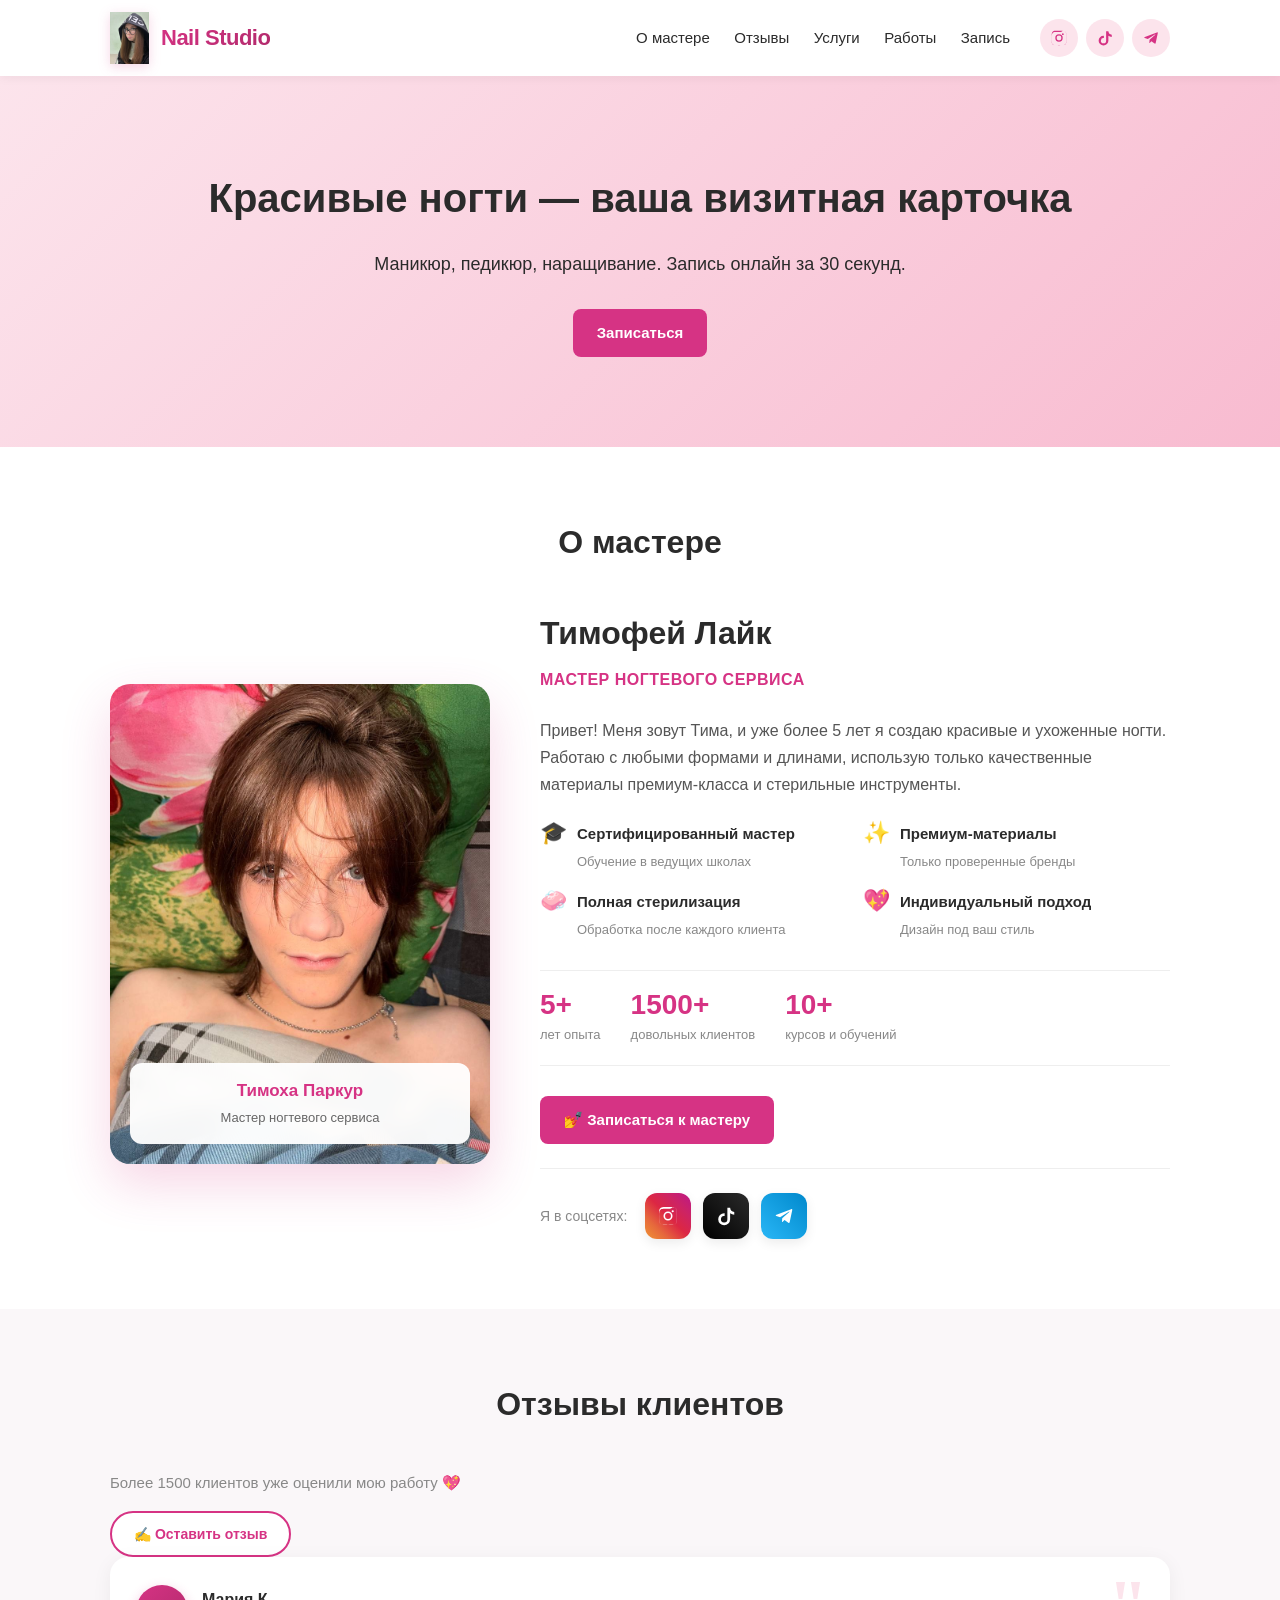
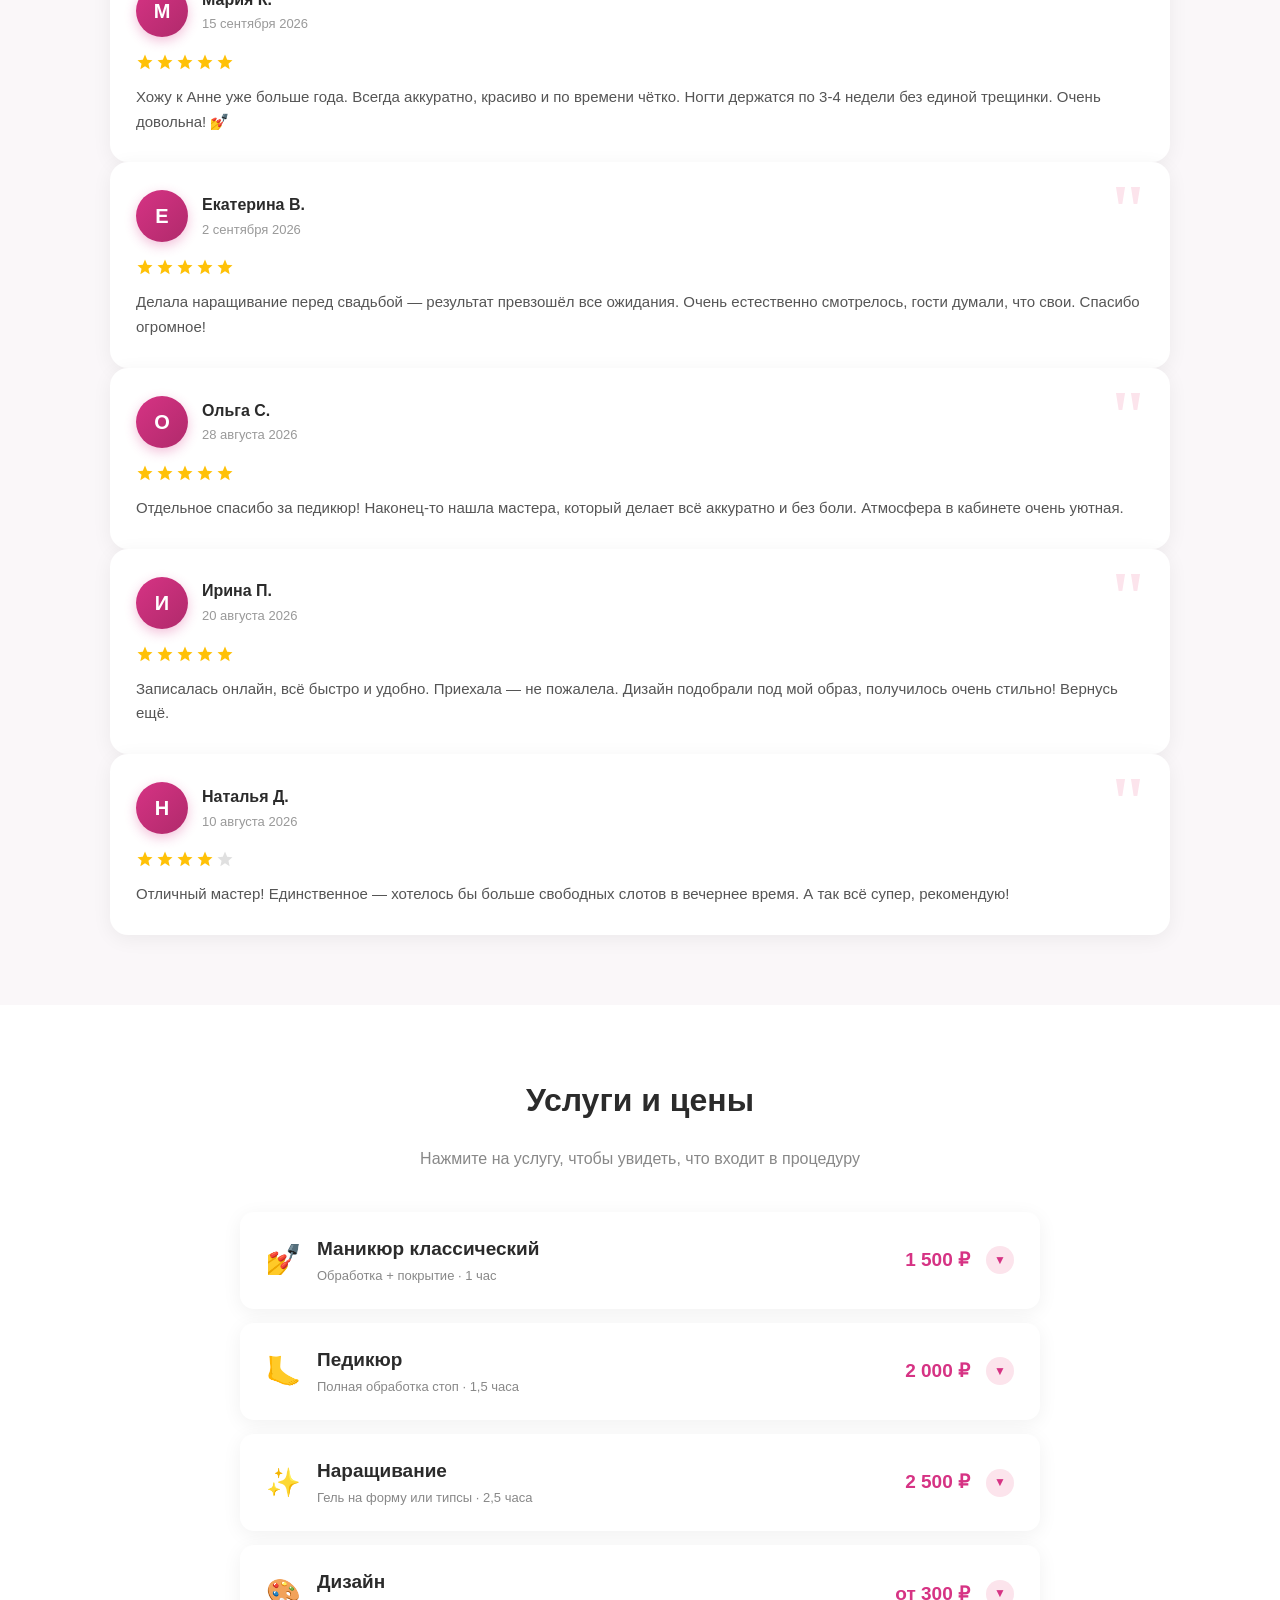
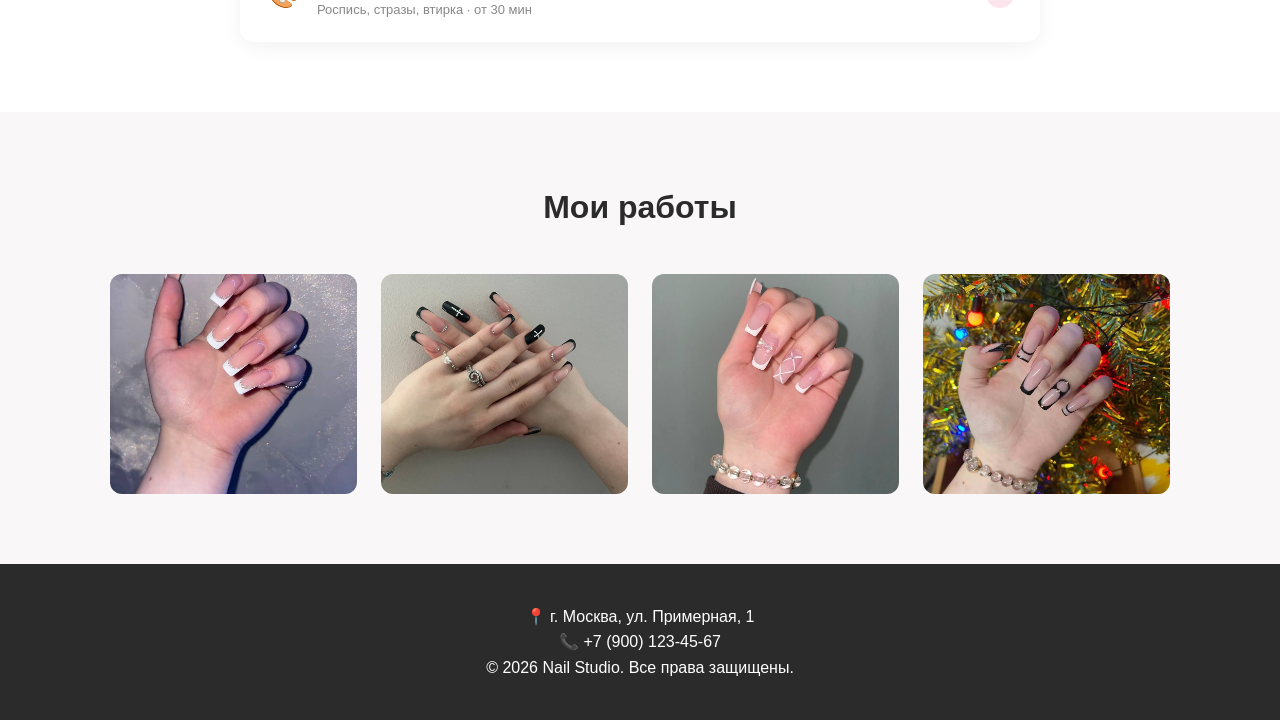
==== commit 214faa53: "Add files via upload" ====
--- a/index.html
+++ b/index.html
@@ -54,13 +54,34 @@
 .gallery img:hover { transform: scale(1.03); }
 
 /* === ОТЗЫВЫ === */
-.reviews-intro {
+.reviews-top {
     text-align: center;
-    color: #888;
     margin-top: -20px;
     margin-bottom: 40px;
+}
+.reviews-intro {
+    color: #888;
     font-size: 15px;
-}
+    margin-bottom: 16px;
+}
+.reviews-cta {
+    display: inline-block;
+    padding: 10px 22px;
+    background: #fff;
+    color: #d63384;
+    border: 2px solid #d63384;
+    border-radius: 30px;
+    text-decoration: none;
+    font-weight: 600;
+    font-size: 14px;
+    transition: all 0.2s;
+}
+.reviews-cta:hover {
+    background: #d63384;
+    color: #fff;
+    transform: translateY(-2px);
+    box-shadow: 0 8px 20px rgba(214, 51, 132, 0.3);
+}s
 .reviews-grid {
     display: grid;
     grid-template-columns: repeat(auto-fit, minmax(300px, 1fr));
@@ -316,6 +337,7 @@
     <div class="container">
         <h2>Отзывы клиентов</h2>
         <p class="reviews-intro">Более 1500 клиентов уже оценили мою работу 💖</p>
+ <a href="review.html" class="reviews-cta">✍️ Оставить отзыв</a>
 
         <div class="reviews-grid">
 
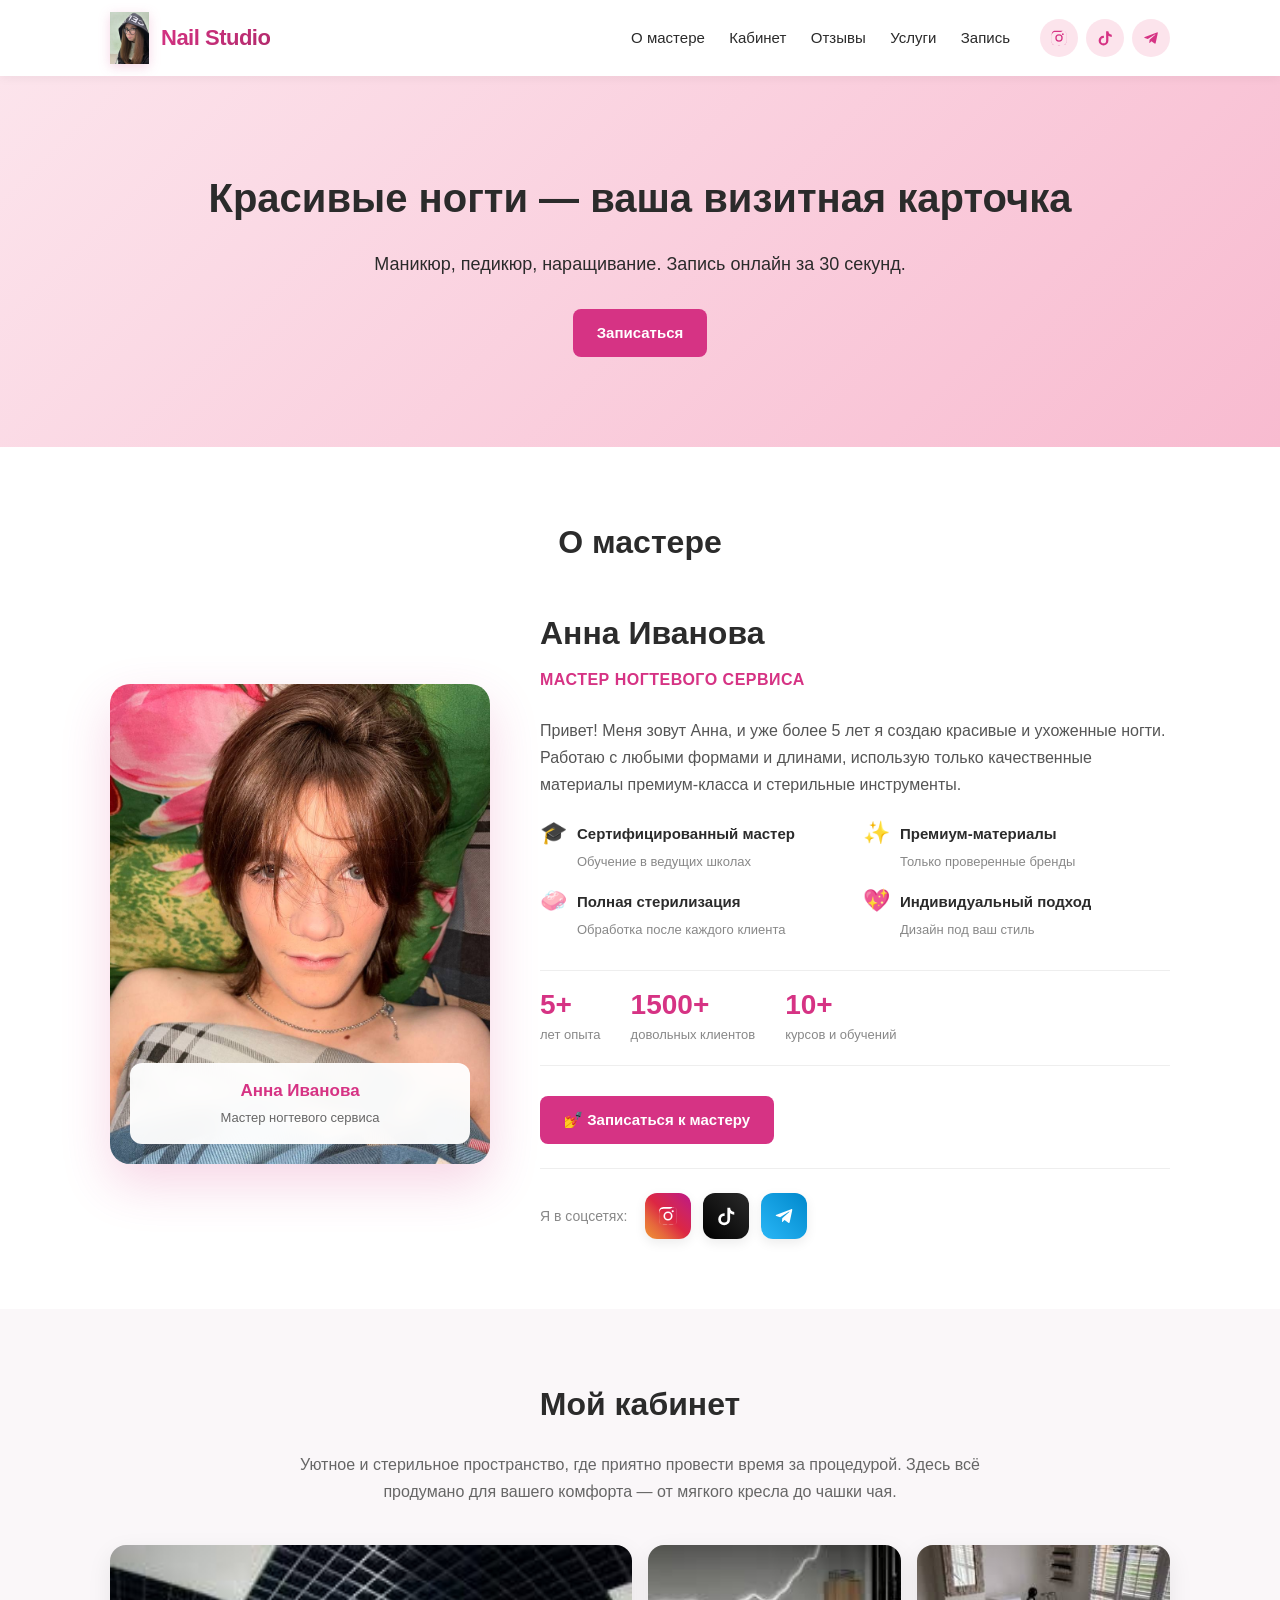
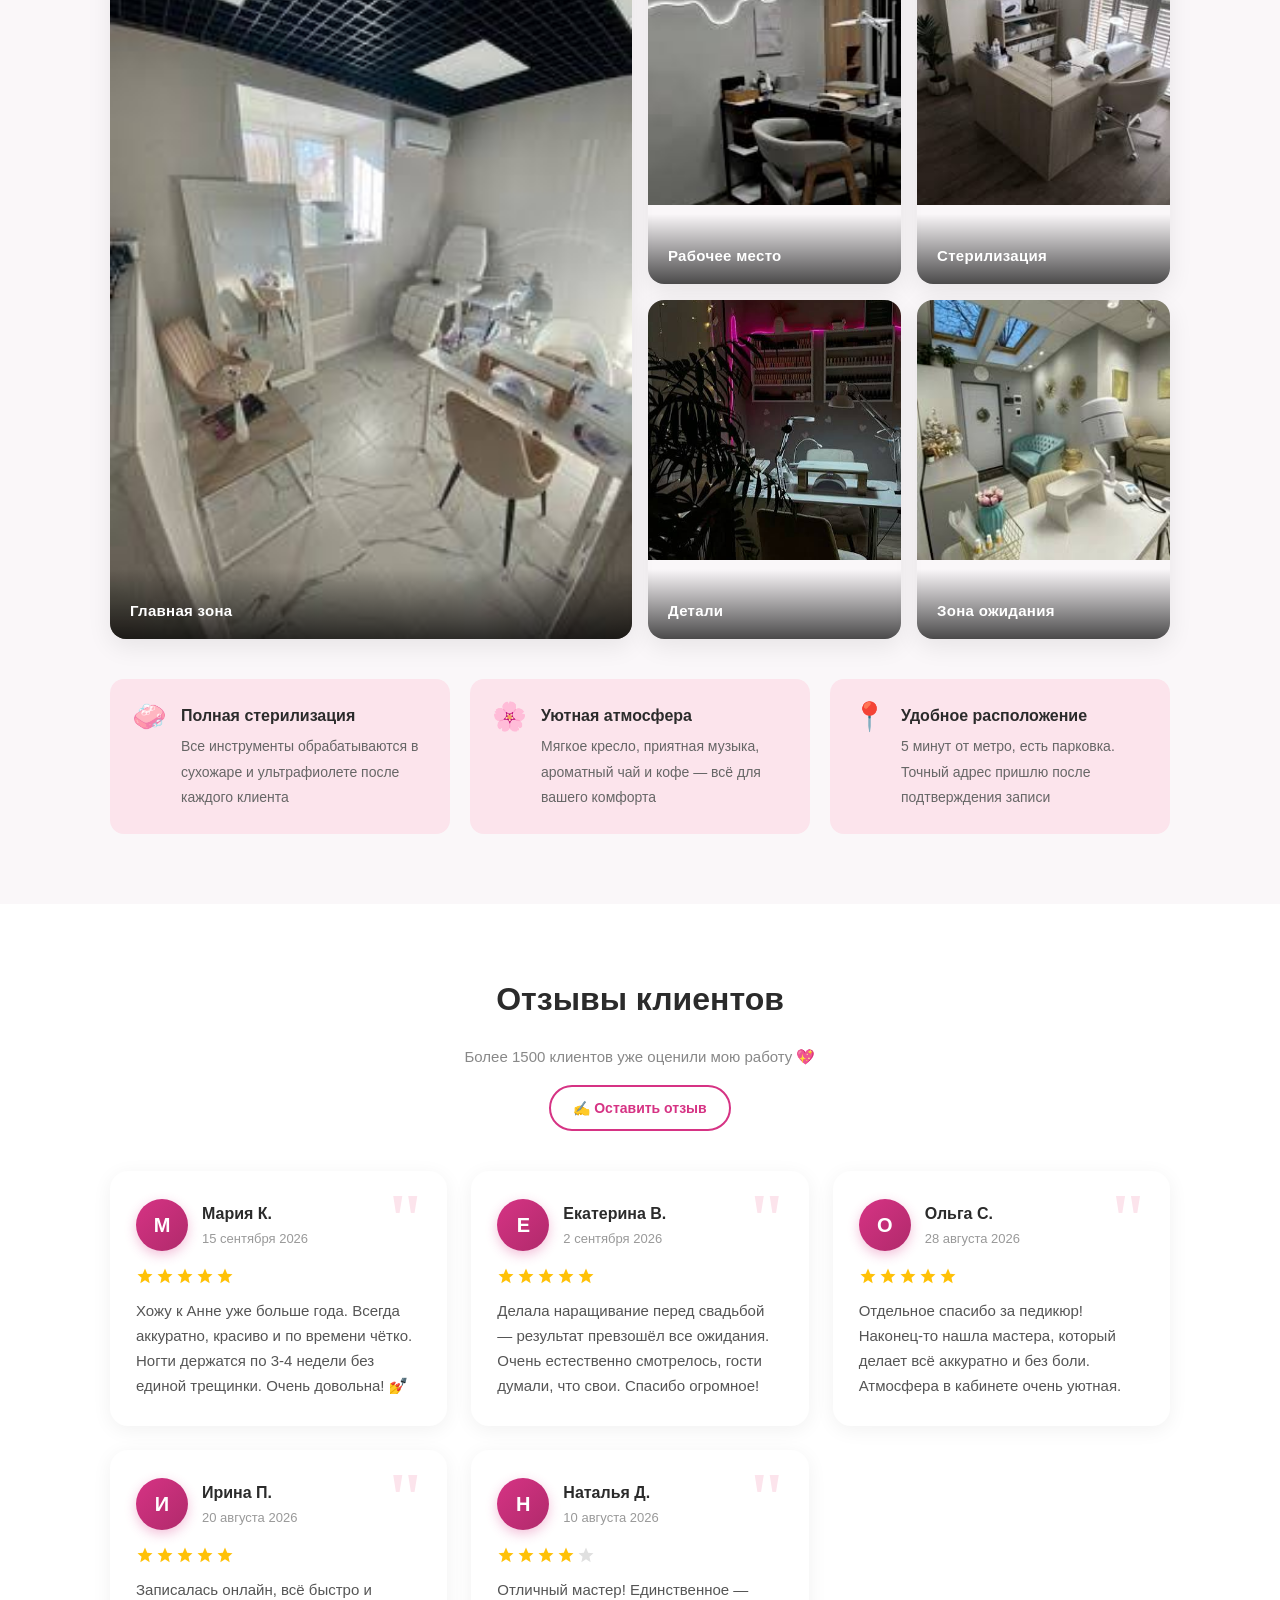
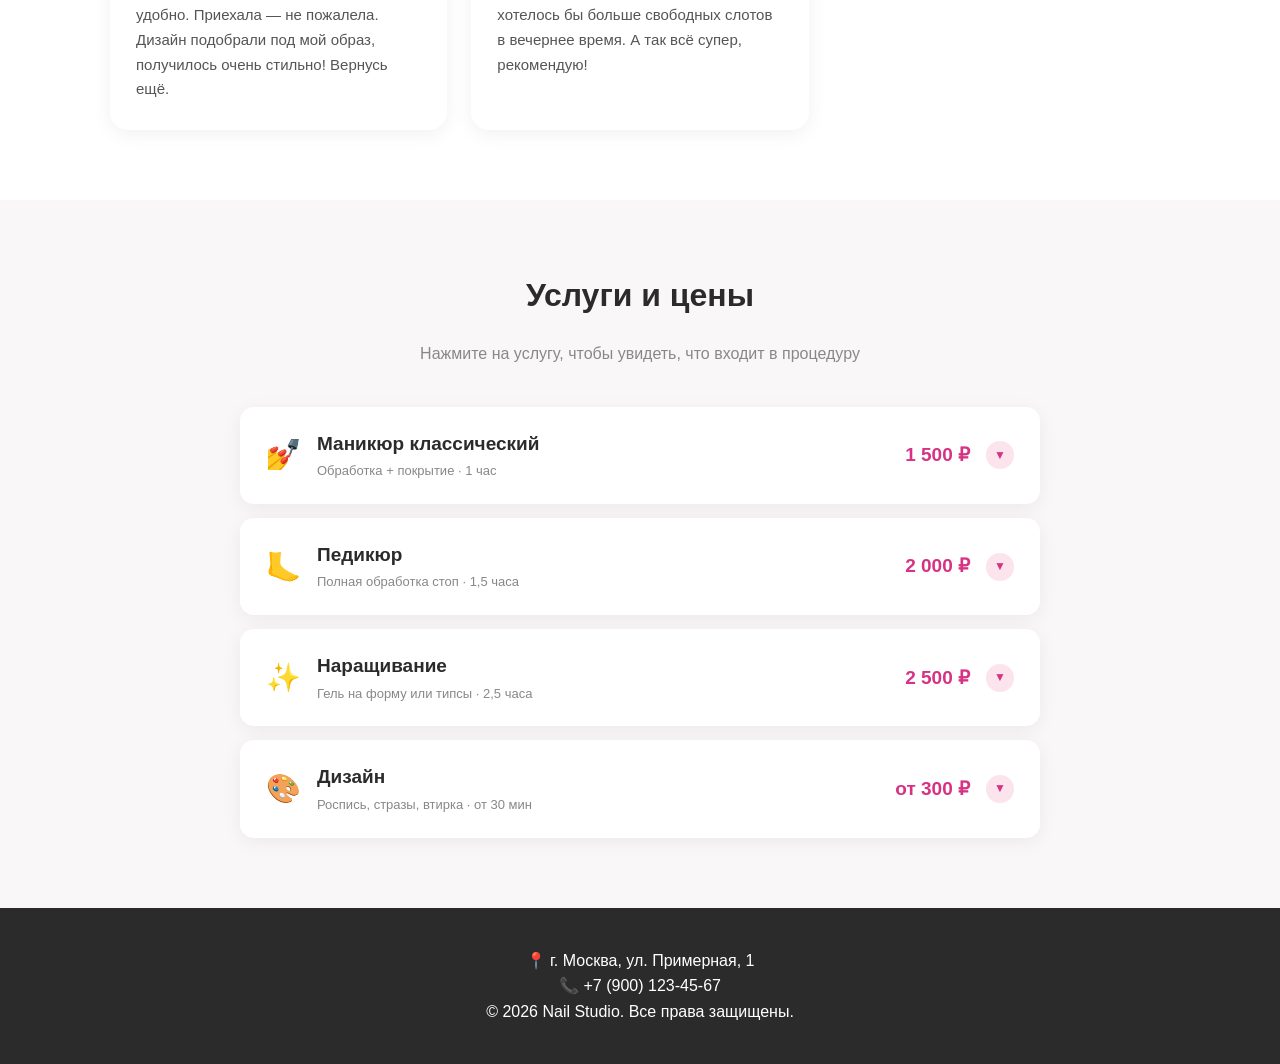
==== commit 3cf7c11c: "Add files via upload" ====
--- a/index.html
+++ b/index.html
@@ -53,124 +53,118 @@
 .gallery img { width: 100%; height: 220px; object-fit: cover; border-radius: 12px; transition: 0.3s; }
 .gallery img:hover { transform: scale(1.03); }
 
+/* === МОЙ КАБИНЕТ === */
+.studio-intro {
+    text-align: center;
+    color: #666;
+    max-width: 700px;
+    margin: -20px auto 40px;
+    font-size: 16px;
+    line-height: 1.7;
+}
+.studio-grid {
+    display: grid;
+    grid-template-columns: repeat(4, 1fr);
+    gap: 16px;
+    margin-bottom: 40px;
+}
+.studio-photo {
+    position: relative;
+    border-radius: 16px;
+    overflow: hidden;
+    box-shadow: 0 8px 25px rgba(0,0,0,0.08);
+    transition: transform 0.3s ease, box-shadow 0.3s ease;
+    cursor: pointer;
+}
+.studio-photo:hover {
+    transform: translateY(-5px);
+    box-shadow: 0 15px 40px rgba(214, 51, 132, 0.2);
+}
+.studio-photo img {
+    width: 100%;
+    height: 260px;
+    object-fit: cover;
+    display: block;
+    transition: transform 0.4s ease;
+}
+.studio-photo:hover img {
+    transform: scale(1.05);
+}
+.studio-photo--big {
+    grid-column: span 2;
+    grid-row: span 2;
+}
+.studio-photo--big img {
+    height: 100%;
+    min-height: 536px;
+}
+.studio-photo__caption {
+    position: absolute;
+    left: 0;
+    right: 0;
+    bottom: 0;
+    padding: 30px 20px 16px;
+    background: linear-gradient(to top, rgba(0,0,0,0.7), transparent);
+    color: #fff;
+    font-size: 15px;
+    font-weight: 600;
+    letter-spacing: 0.3px;
+}
+
+/* === ПРЕИМУЩЕСТВА КАБИНЕТА === */
+.studio-features {
+    display: grid;
+    grid-template-columns: repeat(3, 1fr);
+    gap: 20px;
+}
+.studio-feature {
+    background: #fce4ec;
+    border-radius: 14px;
+    padding: 24px 22px;
+    display: flex;
+    align-items: flex-start;
+    gap: 14px;
+    transition: transform 0.2s ease, box-shadow 0.2s ease;
+}
+.studio-feature:hover {
+    transform: translateY(-3px);
+    box-shadow: 0 8px 20px rgba(214, 51, 132, 0.15);
+}
+.studio-feature__icon {
+    font-size: 28px;
+    line-height: 1;
+    flex-shrink: 0;
+}
+.studio-feature__text strong {
+    display: block;
+    font-size: 16px;
+    color: #2b2b2b;
+    margin-bottom: 4px;
+}
+.studio-feature__text span {
+    font-size: 14px;
+    color: #666;
+    line-height: 1.5;
+}
+
 /* === ОТЗЫВЫ === */
-.reviews-top {
-    text-align: center;
-    margin-top: -20px;
-    margin-bottom: 40px;
-}
-.reviews-intro {
-    color: #888;
-    font-size: 15px;
-    margin-bottom: 16px;
-}
-.reviews-cta {
-    display: inline-block;
-    padding: 10px 22px;
-    background: #fff;
-    color: #d63384;
-    border: 2px solid #d63384;
-    border-radius: 30px;
-    text-decoration: none;
-    font-weight: 600;
-    font-size: 14px;
-    transition: all 0.2s;
-}
-.reviews-cta:hover {
-    background: #d63384;
-    color: #fff;
-    transform: translateY(-2px);
-    box-shadow: 0 8px 20px rgba(214, 51, 132, 0.3);
-}s
-.reviews-grid {
-    display: grid;
-    grid-template-columns: repeat(auto-fit, minmax(300px, 1fr));
-    gap: 24px;
-    max-width: 1100px;
-    margin: 0 auto;
-}
-.review-card {
-    background: #fff;
-    border-radius: 18px;
-    padding: 28px 26px;
-    box-shadow: 0 4px 20px rgba(0,0,0,0.06);
-    transition: transform 0.25s ease, box-shadow 0.25s ease;
-    position: relative;
-    display: flex;
-    flex-direction: column;
-}
-.review-card:hover {
-    transform: translateY(-4px);
-    box-shadow: 0 12px 35px rgba(214, 51, 132, 0.15);
-}
-.review-card::before {
-    content: '"';
-    position: absolute;
-    top: 12px;
-    right: 22px;
-    font-size: 72px;
-    color: #fce4ec;
-    font-family: Georgia, serif;
-    line-height: 1;
-    z-index: 0;
-    font-weight: bold;
-    pointer-events: none;
-}
-.review-header {
-    display: flex;
-    align-items: center;
-    gap: 14px;
-    margin-bottom: 16px;
-    position: relative;
-    z-index: 1;
-}
-.review-avatar {
-    width: 52px;
-    height: 52px;
-    border-radius: 50%;
-    background: linear-gradient(135deg, #d63384, #b02a6b);
-    color: #fff;
-    font-size: 20px;
-    font-weight: 700;
-    display: flex;
-    align-items: center;
-    justify-content: center;
-    flex-shrink: 0;
-    box-shadow: 0 4px 12px rgba(214, 51, 132, 0.3);
-}
-.review-author {
-    font-size: 16px;
-    font-weight: 700;
-    color: #2b2b2b;
-    margin-bottom: 2px;
-}
-.review-date {
-    font-size: 13px;
-    color: #999;
-}
-.review-stars {
-    display: flex;
-    gap: 2px;
-    margin-bottom: 14px;
-    position: relative;
-    z-index: 1;
-}
-.review-stars svg {
-    width: 18px;
-    height: 18px;
-    fill: #ffc107;
-}
-.review-stars svg.empty {
-    fill: #e0e0e0;
-}
-.review-text {
-    color: #555;
-    font-size: 15px;
-    line-height: 1.65;
-    position: relative;
-    z-index: 1;
-    flex: 1;
-}
+.reviews-top { text-align: center; margin-top: -20px; margin-bottom: 40px; }
+.reviews-intro { color: #888; font-size: 15px; margin-bottom: 16px; }
+.reviews-cta { display: inline-block; padding: 10px 22px; background: #fff; color: #d63384; border: 2px solid #d63384; border-radius: 30px; text-decoration: none; font-weight: 600; font-size: 14px; transition: all 0.2s; }
+.reviews-cta:hover { background: #d63384; color: #fff; transform: translateY(-2px); box-shadow: 0 8px 20px rgba(214, 51, 132, 0.3); }
+
+.reviews-grid { display: grid; grid-template-columns: repeat(auto-fit, minmax(300px, 1fr)); gap: 24px; max-width: 1100px; margin: 0 auto; }
+.review-card { background: #fff; border-radius: 18px; padding: 28px 26px; box-shadow: 0 4px 20px rgba(0,0,0,0.06); transition: transform 0.25s ease, box-shadow 0.25s ease; position: relative; display: flex; flex-direction: column; }
+.review-card:hover { transform: translateY(-4px); box-shadow: 0 12px 35px rgba(214, 51, 132, 0.15); }
+.review-card::before { content: '"'; position: absolute; top: 12px; right: 22px; font-size: 72px; color: #fce4ec; font-family: Georgia, serif; line-height: 1; z-index: 0; font-weight: bold; pointer-events: none; }
+.review-header { display: flex; align-items: center; gap: 14px; margin-bottom: 16px; position: relative; z-index: 1; }
+.review-avatar { width: 52px; height: 52px; border-radius: 50%; background: linear-gradient(135deg, #d63384, #b02a6b); color: #fff; font-size: 20px; font-weight: 700; display: flex; align-items: center; justify-content: center; flex-shrink: 0; box-shadow: 0 4px 12px rgba(214, 51, 132, 0.3); }
+.review-author { font-size: 16px; font-weight: 700; color: #2b2b2b; margin-bottom: 2px; }
+.review-date { font-size: 13px; color: #999; }
+.review-stars { display: flex; gap: 2px; margin-bottom: 14px; position: relative; z-index: 1; }
+.review-stars svg { width: 18px; height: 18px; fill: #ffc107; }
+.review-stars svg.empty { fill: #e0e0e0; }
+.review-text { color: #555; font-size: 15px; line-height: 1.65; position: relative; z-index: 1; flex: 1; }
 
 /* === УСЛУГИ === */
 .services-list { max-width: 800px; margin: 0 auto; display: flex; flex-direction: column; gap: 14px; }
@@ -198,6 +192,7 @@
 .service-body__meta strong { color: #2b2b2b; }
 .service-body__btn { margin-top: 20px; display: inline-block; }
 
+/* === О МАСТЕРЕ === */
 .master { display: grid; grid-template-columns: 380px 1fr; gap: 50px; align-items: center; }
 .master__photo { position: relative; border-radius: 20px; overflow: hidden; box-shadow: 0 20px 50px rgba(214, 51, 132, 0.2); }
 .master__photo img { width: 100%; height: 480px; object-fit: cover; display: block; transition: transform 0.4s; }
@@ -225,6 +220,12 @@
     .master__info h3 { font-size: 26px; }
     .master__features { grid-template-columns: 1fr; }
     .master__stats { flex-wrap: wrap; gap: 20px; }
+
+    .studio-grid { grid-template-columns: 1fr 1fr; }
+    .studio-photo--big { grid-column: span 2; grid-row: span 1; }
+    .studio-photo--big img { min-height: 320px; height: 320px; }
+    .studio-photo img { height: 220px; }
+    .studio-features { grid-template-columns: 1fr; }
 }
 @media (max-width: 700px) {
     .nav { display: none; }
@@ -241,6 +242,10 @@
     .socials-header svg { width: 16px; height: 16px; }
     .reviews-grid { grid-template-columns: 1fr; }
     .review-card { padding: 24px 22px; }
+    .studio-grid { grid-template-columns: 1fr; }
+    .studio-photo--big { grid-column: span 1; }
+    .studio-photo--big img { min-height: 240px; height: 240px; }
+    .studio-photo img { height: 220px; }
 }
 </style>
 </head>
@@ -255,9 +260,9 @@
         <div class="header__right">
             <nav class="nav">
                 <a href="#master">О мастере</a>
+                <a href="#studio">Кабинет</a>
                 <a href="#reviews">Отзывы</a>
                 <a href="#services">Услуги</a>
-                <a href="#gallery">Работы</a>
                 <a href="booking.html">Запись</a>
             </nav>
             <div class="socials-header">
@@ -290,15 +295,15 @@
             <div class="master__photo">
                 <img src="images/master.jpg" alt="Мастер маникюра">
                 <div class="master__badge">
-                    <strong>Тимоха Паркур</strong>
+                    <strong>Анна Иванова</strong>
                     <span>Мастер ногтевого сервиса</span>
                 </div>
             </div>
             <div class="master__info">
-                <h3>Тимофей Лайк</h3>
+                <h3>Анна Иванова</h3>
                 <div class="master__role">Мастер ногтевого сервиса</div>
                 <p class="master__text">
-                    Привет! Меня зовут Тима, и уже более 5 лет я создаю красивые и ухоженные ногти.
+                    Привет! Меня зовут Анна, и уже более 5 лет я создаю красивые и ухоженные ногти.
                     Работаю с любыми формами и длинами, использую только качественные материалы
                     премиум-класса и стерильные инструменты.
                 </p>
@@ -314,7 +319,6 @@
                     <div class="master__stat"><div class="master__stat-num">10+</div><div class="master__stat-label">курсов и обучений</div></div>
                 </div>
                 <a href="booking.html" class="btn btn--primary">💅 Записаться к мастеру</a>
-
                 <div class="socials-master">
                     <span class="socials-master__label">Я в соцсетях:</span>
                     <a href="https://instagram.com/ТВОЙ_НИК" target="_blank" rel="noopener" class="social--instagram" aria-label="Instagram" title="Instagram">
@@ -332,23 +336,75 @@
     </div>
 </section>
 
-<!-- === ОТЗЫВЫ === -->
-<section id="reviews" class="section section--dark">
+<!-- === МОЙ КАБИНЕТ === -->
+<section id="studio" class="section section--dark">
+    <div class="container">
+        <h2>Мой кабинет</h2>
+        <p class="studio-intro">
+            Уютное и стерильное пространство, где приятно провести время за процедурой.
+            Здесь всё продумано для вашего комфорта — от мягкого кресла до чашки чая.
+        </p>
+
+        <div class="studio-grid">
+            <div class="studio-photo studio-photo--big">
+                <img src="images/studio1.jpg" alt="Кабинет — общий вид">
+                <div class="studio-photo__caption">Главная зона</div>
+            </div>
+            <div class="studio-photo">
+                <img src="images/studio2.jpg" alt="Рабочее место">
+                <div class="studio-photo__caption">Рабочее место</div>
+            </div>
+            <div class="studio-photo">
+                <img src="images/studio3.jpg" alt="Зона стерилизации">
+                <div class="studio-photo__caption">Стерилизация</div>
+            </div>
+            <div class="studio-photo">
+                <img src="images/studio4.jpg" alt="Детали интерьера">
+                <div class="studio-photo__caption">Детали</div>
+            </div>
+            <div class="studio-photo">
+                <img src="images/studio5.jpg" alt="Зона ожидания">
+                <div class="studio-photo__caption">Зона ожидания</div>
+            </div>
+        </div>
+
+        <div class="studio-features">
+            <div class="studio-feature">
+                <div class="studio-feature__icon">🧼</div>
+                <div class="studio-feature__text">
+                    <strong>Полная стерилизация</strong>
+                    <span>Все инструменты обрабатываются в сухожаре и ультрафиолете после каждого клиента</span>
+                </div>
+            </div>
+            <div class="studio-feature">
+                <div class="studio-feature__icon">🌸</div>
+                <div class="studio-feature__text">
+                    <strong>Уютная атмосфера</strong>
+                    <span>Мягкое кресло, приятная музыка, ароматный чай и кофе — всё для вашего комфорта</span>
+                </div>
+            </div>
+            <div class="studio-feature">
+                <div class="studio-feature__icon">📍</div>
+                <div class="studio-feature__text">
+                    <strong>Удобное расположение</strong>
+                    <span>5 минут от метро, есть парковка. Точный адрес пришлю после подтверждения записи</span>
+                </div>
+            </div>
+        </div>
+    </div>
+</section>
+
+<section id="reviews" class="section">
     <div class="container">
         <h2>Отзывы клиентов</h2>
-        <p class="reviews-intro">Более 1500 клиентов уже оценили мою работу 💖</p>
- <a href="review.html" class="reviews-cta">✍️ Оставить отзыв</a>
+        <div class="reviews-top">
+            <p class="reviews-intro">Более 1500 клиентов уже оценили мою работу 💖</p>
+            <a href="review.html" class="reviews-cta">✍️ Оставить отзыв</a>
+        </div>
 
         <div class="reviews-grid">
-
             <div class="review-card">
-                <div class="review-header">
-                    <div class="review-avatar">М</div>
-                    <div>
-                        <div class="review-author">Мария К.</div>
-                        <div class="review-date">15 сентября 2026</div>
-                    </div>
-                </div>
+                <div class="review-header"><div class="review-avatar">М</div><div><div class="review-author">Мария К.</div><div class="review-date">15 сентября 2026</div></div></div>
                 <div class="review-stars">
                     <svg viewBox="0 0 24 24"><path d="M12 2l2.9 6.9 7.1.6-5.4 4.9 1.6 7.1L12 17.7 5.8 21.5l1.6-7.1L2 9.5l7.1-.6L12 2z"/></svg>
                     <svg viewBox="0 0 24 24"><path d="M12 2l2.9 6.9 7.1.6-5.4 4.9 1.6 7.1L12 17.7 5.8 21.5l1.6-7.1L2 9.5l7.1-.6L12 2z"/></svg>
@@ -356,20 +412,11 @@
                     <svg viewBox="0 0 24 24"><path d="M12 2l2.9 6.9 7.1.6-5.4 4.9 1.6 7.1L12 17.7 5.8 21.5l1.6-7.1L2 9.5l7.1-.6L12 2z"/></svg>
                     <svg viewBox="0 0 24 24"><path d="M12 2l2.9 6.9 7.1.6-5.4 4.9 1.6 7.1L12 17.7 5.8 21.5l1.6-7.1L2 9.5l7.1-.6L12 2z"/></svg>
                 </div>
-                <p class="review-text">
-                    Хожу к Анне уже больше года. Всегда аккуратно, красиво и по времени чётко.
-                    Ногти держатся по 3-4 недели без единой трещинки. Очень довольна! 💅
-                </p>
+                <p class="review-text">Хожу к Анне уже больше года. Всегда аккуратно, красиво и по времени чётко. Ногти держатся по 3-4 недели без единой трещинки. Очень довольна! 💅</p>
             </div>
 
             <div class="review-card">
-                <div class="review-header">
-                    <div class="review-avatar">Е</div>
-                    <div>
-                        <div class="review-author">Екатерина В.</div>
-                        <div class="review-date">2 сентября 2026</div>
-                    </div>
-                </div>
+                <div class="review-header"><div class="review-avatar">Е</div><div><div class="review-author">Екатерина В.</div><div class="review-date">2 сентября 2026</div></div></div>
                 <div class="review-stars">
                     <svg viewBox="0 0 24 24"><path d="M12 2l2.9 6.9 7.1.6-5.4 4.9 1.6 7.1L12 17.7 5.8 21.5l1.6-7.1L2 9.5l7.1-.6L12 2z"/></svg>
                     <svg viewBox="0 0 24 24"><path d="M12 2l2.9 6.9 7.1.6-5.4 4.9 1.6 7.1L12 17.7 5.8 21.5l1.6-7.1L2 9.5l7.1-.6L12 2z"/></svg>
@@ -377,20 +424,11 @@
                     <svg viewBox="0 0 24 24"><path d="M12 2l2.9 6.9 7.1.6-5.4 4.9 1.6 7.1L12 17.7 5.8 21.5l1.6-7.1L2 9.5l7.1-.6L12 2z"/></svg>
                     <svg viewBox="0 0 24 24"><path d="M12 2l2.9 6.9 7.1.6-5.4 4.9 1.6 7.1L12 17.7 5.8 21.5l1.6-7.1L2 9.5l7.1-.6L12 2z"/></svg>
                 </div>
-                <p class="review-text">
-                    Делала наращивание перед свадьбой — результат превзошёл все ожидания.
-                    Очень естественно смотрелось, гости думали, что свои. Спасибо огромное!
-                </p>
+                <p class="review-text">Делала наращивание перед свадьбой — результат превзошёл все ожидания. Очень естественно смотрелось, гости думали, что свои. Спасибо огромное!</p>
             </div>
 
             <div class="review-card">
-                <div class="review-header">
-                    <div class="review-avatar">О</div>
-                    <div>
-                        <div class="review-author">Ольга С.</div>
-                        <div class="review-date">28 августа 2026</div>
-                    </div>
-                </div>
+                <div class="review-header"><div class="review-avatar">О</div><div><div class="review-author">Ольга С.</div><div class="review-date">28 августа 2026</div></div></div>
                 <div class="review-stars">
                     <svg viewBox="0 0 24 24"><path d="M12 2l2.9 6.9 7.1.6-5.4 4.9 1.6 7.1L12 17.7 5.8 21.5l1.6-7.1L2 9.5l7.1-.6L12 2z"/></svg>
                     <svg viewBox="0 0 24 24"><path d="M12 2l2.9 6.9 7.1.6-5.4 4.9 1.6 7.1L12 17.7 5.8 21.5l1.6-7.1L2 9.5l7.1-.6L12 2z"/></svg>
@@ -398,20 +436,11 @@
                     <svg viewBox="0 0 24 24"><path d="M12 2l2.9 6.9 7.1.6-5.4 4.9 1.6 7.1L12 17.7 5.8 21.5l1.6-7.1L2 9.5l7.1-.6L12 2z"/></svg>
                     <svg viewBox="0 0 24 24"><path d="M12 2l2.9 6.9 7.1.6-5.4 4.9 1.6 7.1L12 17.7 5.8 21.5l1.6-7.1L2 9.5l7.1-.6L12 2z"/></svg>
                 </div>
-                <p class="review-text">
-                    Отдельное спасибо за педикюр! Наконец-то нашла мастера, который
-                    делает всё аккуратно и без боли. Атмосфера в кабинете очень уютная.
-                </p>
+                <p class="review-text">Отдельное спасибо за педикюр! Наконец-то нашла мастера, который делает всё аккуратно и без боли. Атмосфера в кабинете очень уютная.</p>
             </div>
 
             <div class="review-card">
-                <div class="review-header">
-                    <div class="review-avatar">И</div>
-                    <div>
-                        <div class="review-author">Ирина П.</div>
-                        <div class="review-date">20 августа 2026</div>
-                    </div>
-                </div>
+                <div class="review-header"><div class="review-avatar">И</div><div><div class="review-author">Ирина П.</div><div class="review-date">20 августа 2026</div></div></div>
                 <div class="review-stars">
                     <svg viewBox="0 0 24 24"><path d="M12 2l2.9 6.9 7.1.6-5.4 4.9 1.6 7.1L12 17.7 5.8 21.5l1.6-7.1L2 9.5l7.1-.6L12 2z"/></svg>
                     <svg viewBox="0 0 24 24"><path d="M12 2l2.9 6.9 7.1.6-5.4 4.9 1.6 7.1L12 17.7 5.8 21.5l1.6-7.1L2 9.5l7.1-.6L12 2z"/></svg>
@@ -419,20 +448,11 @@
                     <svg viewBox="0 0 24 24"><path d="M12 2l2.9 6.9 7.1.6-5.4 4.9 1.6 7.1L12 17.7 5.8 21.5l1.6-7.1L2 9.5l7.1-.6L12 2z"/></svg>
                     <svg viewBox="0 0 24 24"><path d="M12 2l2.9 6.9 7.1.6-5.4 4.9 1.6 7.1L12 17.7 5.8 21.5l1.6-7.1L2 9.5l7.1-.6L12 2z"/></svg>
                 </div>
-                <p class="review-text">
-                    Записалась онлайн, всё быстро и удобно. Приехала — не пожалела.
-                    Дизайн подобрали под мой образ, получилось очень стильно! Вернусь ещё.
-                </p>
+                <p class="review-text">Записалась онлайн, всё быстро и удобно. Приехала — не пожалела. Дизайн подобрали под мой образ, получилось очень стильно! Вернусь ещё.</p>
             </div>
 
             <div class="review-card">
-                <div class="review-header">
-                    <div class="review-avatar">Н</div>
-                    <div>
-                        <div class="review-author">Наталья Д.</div>
-                        <div class="review-date">10 августа 2026</div>
-                    </div>
-                </div>
+                <div class="review-header"><div class="review-avatar">Н</div><div><div class="review-author">Наталья Д.</div><div class="review-date">10 августа 2026</div></div></div>
                 <div class="review-stars">
                     <svg viewBox="0 0 24 24"><path d="M12 2l2.9 6.9 7.1.6-5.4 4.9 1.6 7.1L12 17.7 5.8 21.5l1.6-7.1L2 9.5l7.1-.6L12 2z"/></svg>
                     <svg viewBox="0 0 24 24"><path d="M12 2l2.9 6.9 7.1.6-5.4 4.9 1.6 7.1L12 17.7 5.8 21.5l1.6-7.1L2 9.5l7.1-.6L12 2z"/></svg>
@@ -440,17 +460,13 @@
                     <svg viewBox="0 0 24 24"><path d="M12 2l2.9 6.9 7.1.6-5.4 4.9 1.6 7.1L12 17.7 5.8 21.5l1.6-7.1L2 9.5l7.1-.6L12 2z"/></svg>
                     <svg class="empty" viewBox="0 0 24 24"><path d="M12 2l2.9 6.9 7.1.6-5.4 4.9 1.6 7.1L12 17.7 5.8 21.5l1.6-7.1L2 9.5l7.1-.6L12 2z"/></svg>
                 </div>
-                <p class="review-text">
-                    Отличный мастер! Единственное — хотелось бы больше свободных слотов
-                    в вечернее время. А так всё супер, рекомендую!
-                </p>
-            </div>
-
+                <p class="review-text">Отличный мастер! Единственное — хотелось бы больше свободных слотов в вечернее время. А так всё супер, рекомендую!</p>
+            </div>
         </div>
     </div>
 </section>
 
-<section id="services" class="section">
+<section id="services" class="section section--dark">
     <div class="container">
         <h2>Услуги и цены</h2>
         <p style="text-align:center; color:#888; margin-top:-20px; margin-bottom:40px;">Нажмите на услугу, чтобы увидеть, что входит в процедуру</p>
@@ -539,18 +555,6 @@
                     <a href="booking.html" class="btn btn--primary service-body__btn">Записаться</a>
                 </div></div>
             </div>
-        </div>
-    </div>
-</section>
-
-<section id="gallery" class="section section--dark">
-    <div class="container">
-        <h2>Мои работы</h2>
-        <div class="grid gallery">
-            <img src="images/work1.jpg" alt="Работа 1">
-            <img src="images/work2.jpg" alt="Работа 2">
-            <img src="images/work3.jpg" alt="Работа 3">
-            <img src="images/work4.jpg" alt="Работа 4">
         </div>
     </div>
 </section>
